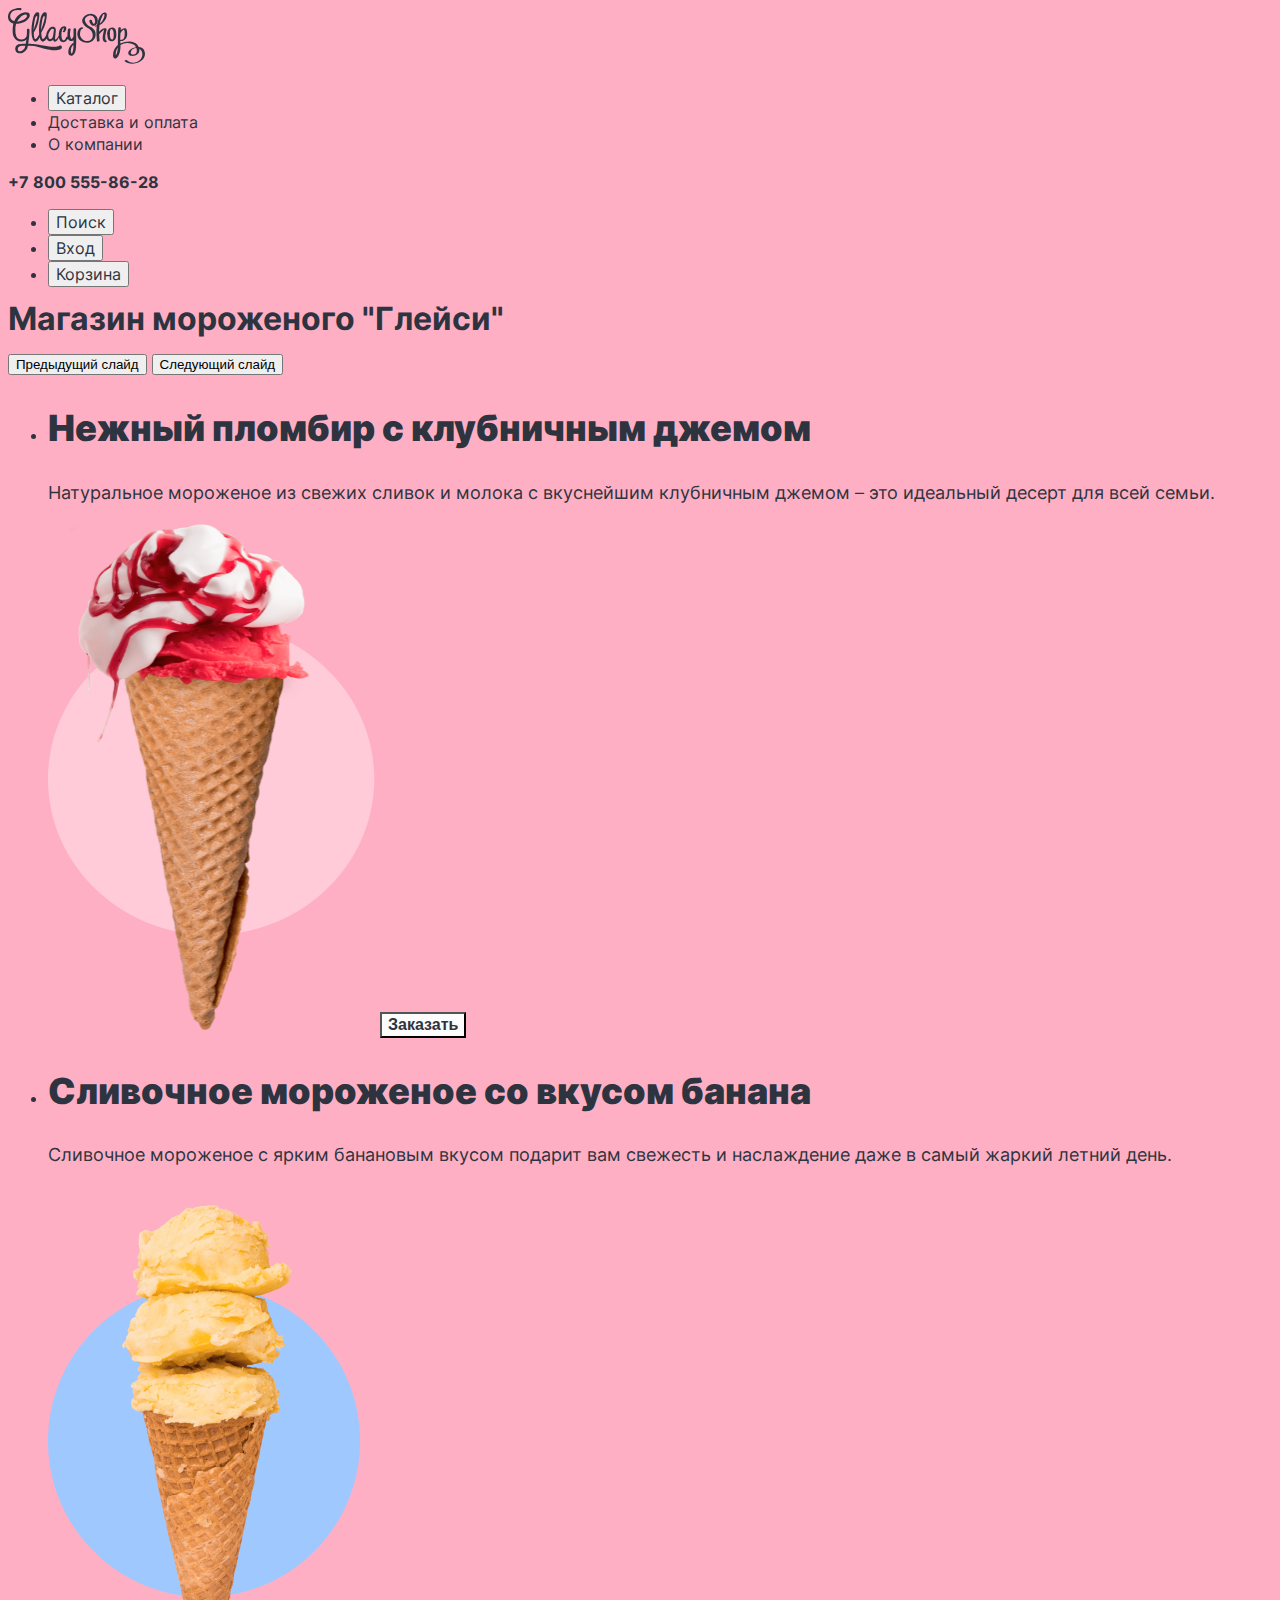
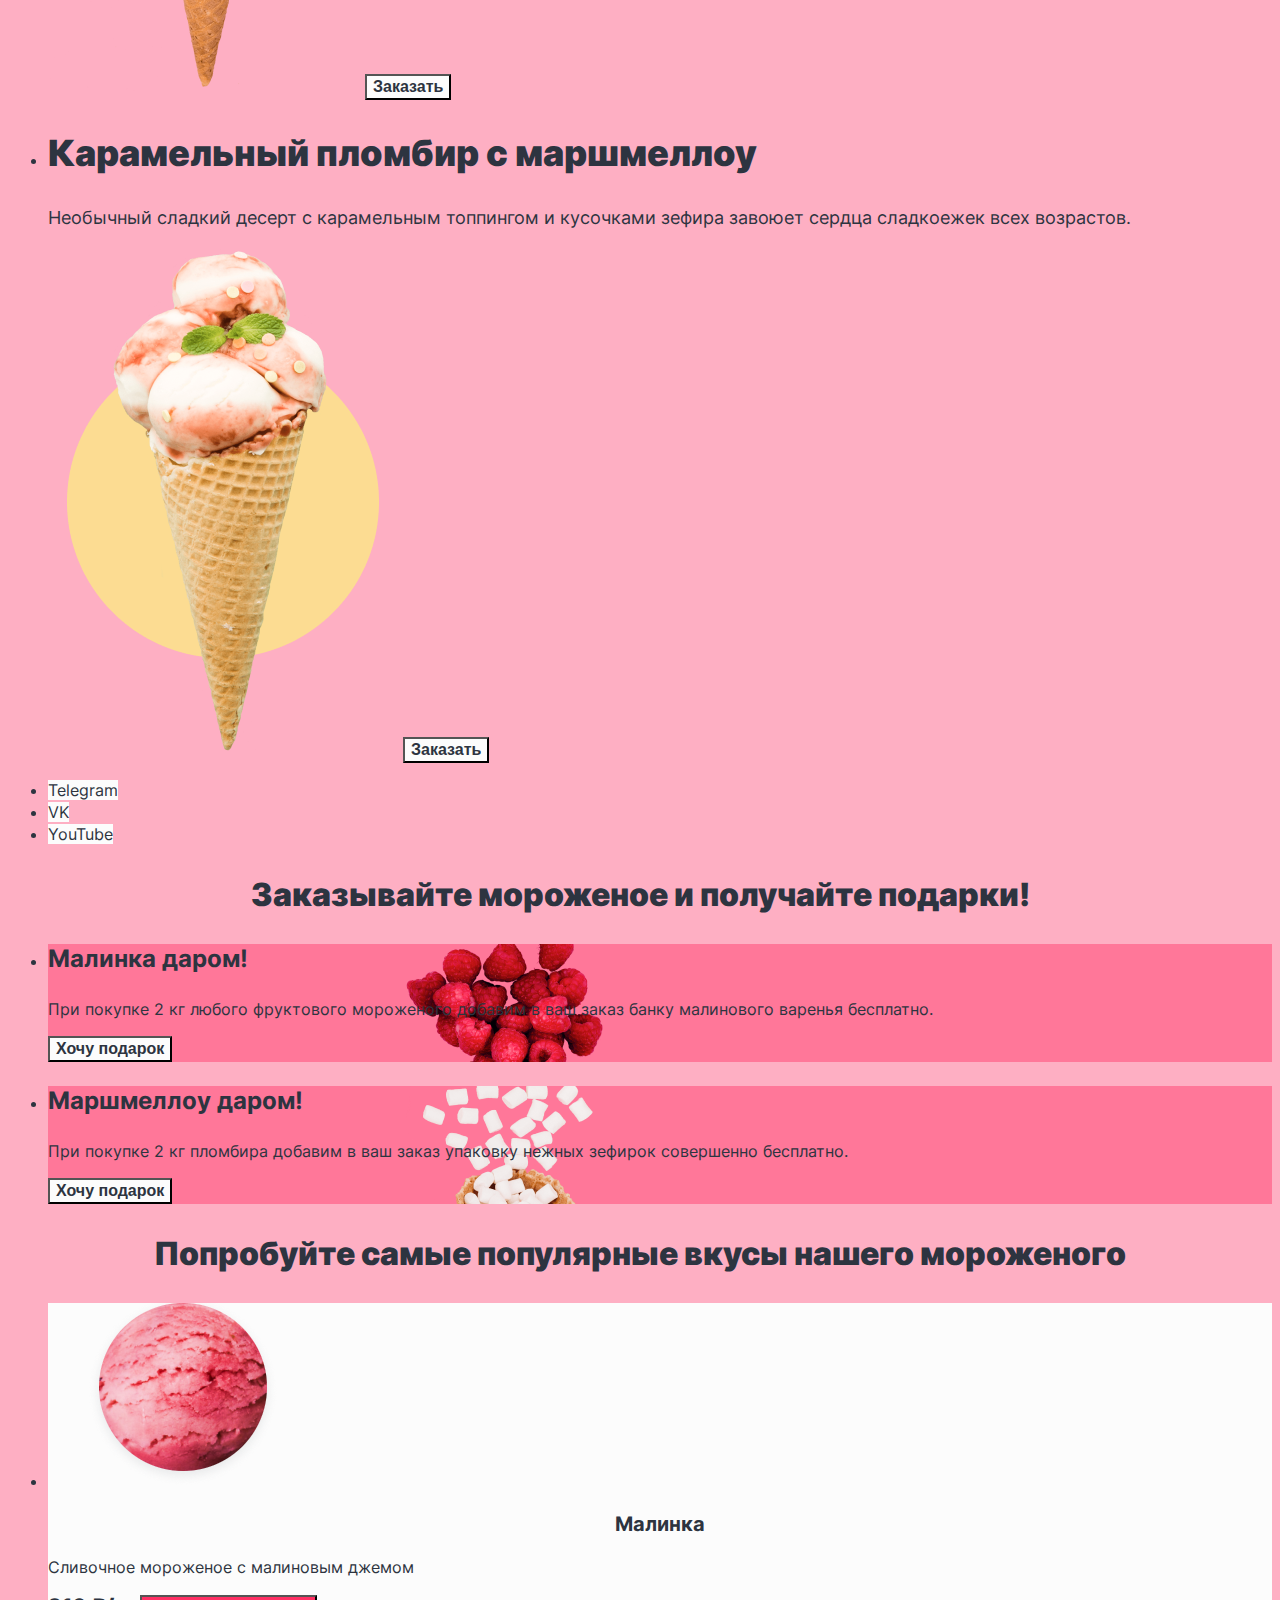
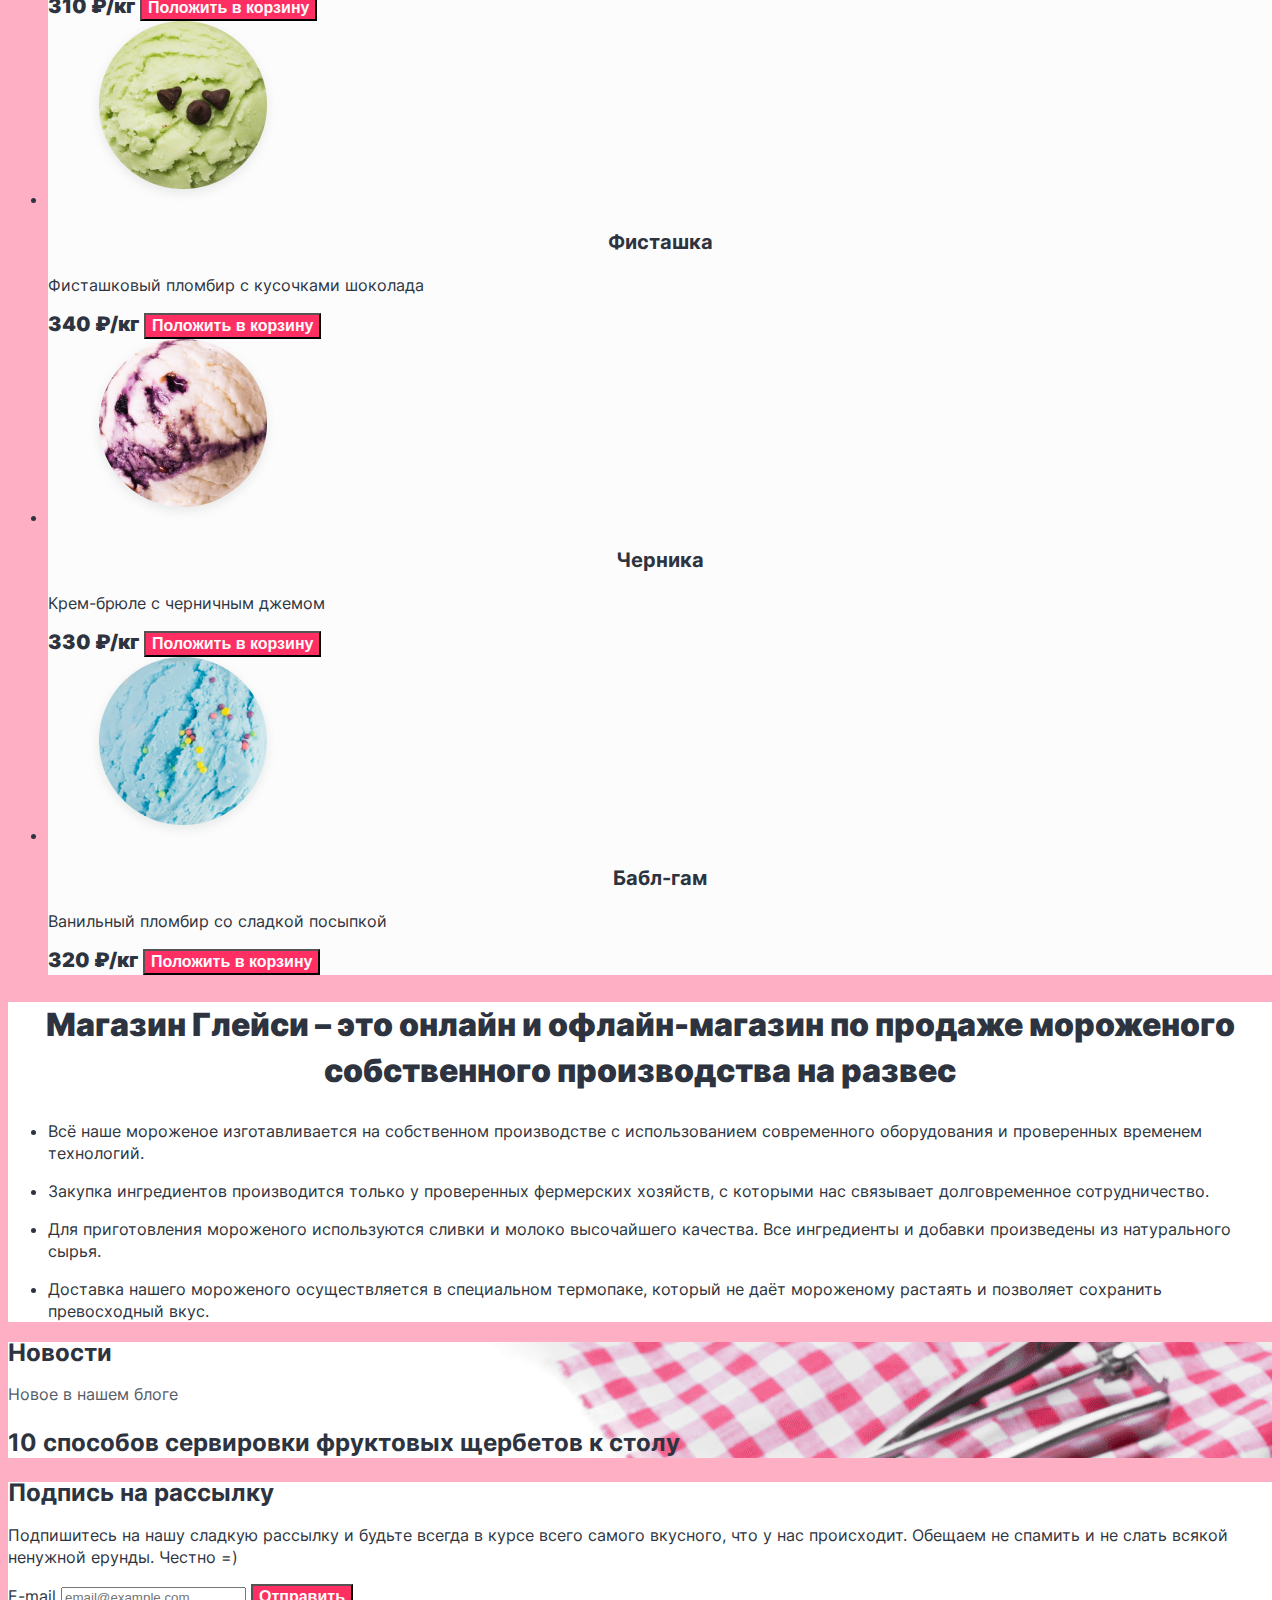
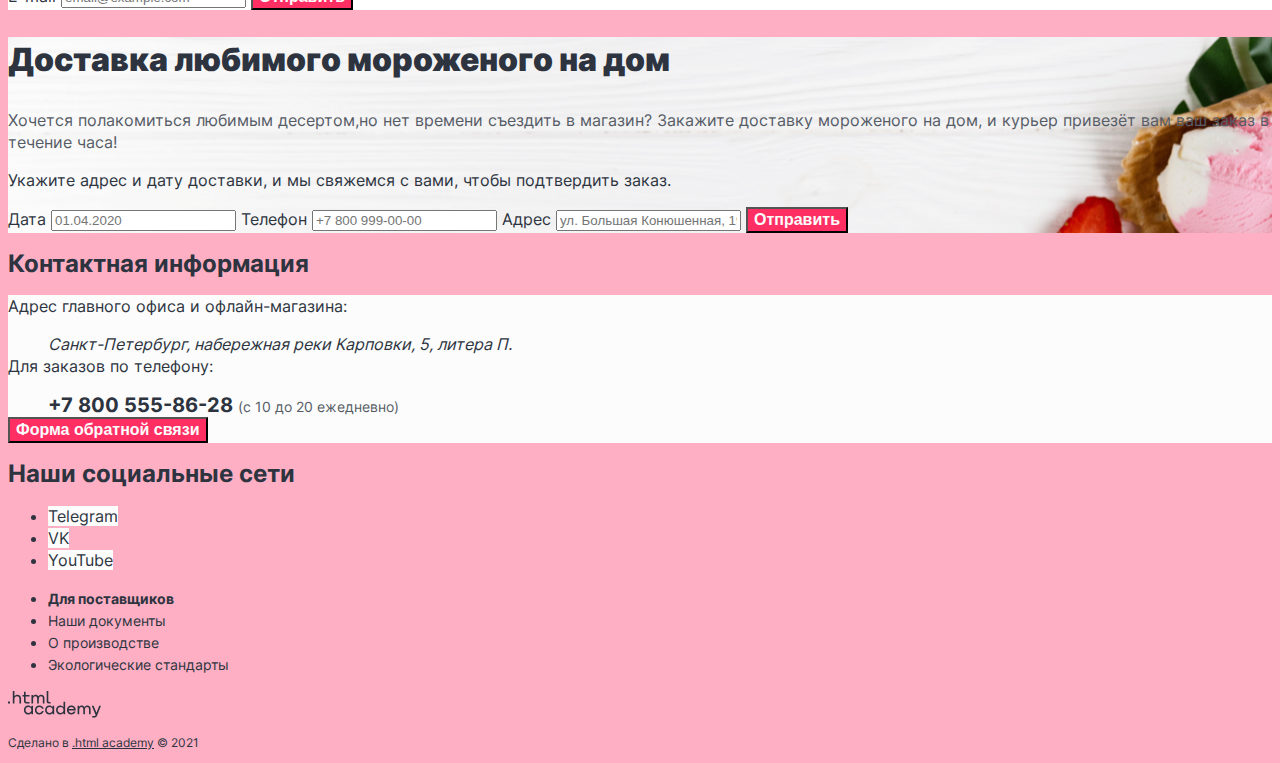
==== project/index.html @ c5c5a2fe "Базовая стилизация" ====
<!DOCTYPE html>
<html lang="ru">

<head>
  <meta charset="utf-8">
  <title>HTML Academy: Глейси</title>
  <link rel="stylesheet" href="styles/styles.css">
</head>

<body>
  <header class="page-header">
    <a class="logo-link" href="index.html">
      <img class="logo-image" src="images/logo.svg" width="137" height="56" alt="Логотип компании Glassy Shop">
    </a>
    <nav class="navigation-header" aria-label="основная">
      <ul class="navigation-list">
        <li class="navigation-list-item">
          <button class="navigation-link navigation-button" type="button">
            Каталог
          </button>
        </li>
        <li class="navigation-list-item">
          <a class="navigation-link" href="#">
            Доставка и оплата
          </a>
        </li>
        <li class="navigation-list-item">
          <a class="navigation-link" href="#">О компании</a>
        </li>
      </ul>
    </nav>
    <a class="contacts-phone-link" href="tel:+78005558628">+7 800 555-86-28</a>
    <ul class="user-panel-list">
      <li class="user-panel-item">
        <button class="user-panel-button search-button" type="button">
          <span class="visually-hidden">Поиск</span>
        </button>
      </li>
      <li class="user-panel-item">
        <button class="user-panel-button sign-in-button" type="button">
          Вход
        </button>
      </li>
      <li class="user-panel-item">
        <button class="user-panel-button" type="button">
          <span class="visually-hidden">Корзина</span>
        </button>
      </li>
    </ul>
  </header>
  <main class="main-index">
    <h1 class="visually-hidden">Магазин мороженого "Глейси"</h1>
    <section class="slider">
      <button class="slider-button slider-prev" type="button">
        <span class="visually-hidden">Предыдущий слайд</span>
      </button>
      <button class="slider-button slider-next" type="button">
        <span class="visually-hidden">Следующий слайд</span>
      </button>
      <ul class="slider-list">
        <li class="slider-item">
          <h2 class="slider-title">Нежный пломбир&nbsp;с клубничным джемом</h2>
          <p class="slider-description">Натуральное мороженое из свежих сливок и молока с вкуснейшим клубничным джемом –
            это идеальный десерт для
            всей семьи. </p>
          <img class="slider-image" src="images/ice-cream1.png" width="327" height="507" alt="Рожок мороженого с клубникой">
          <button class="button" type="button">
            <span class="button-title">Заказать</span>
          </button>
        </li>
        <li class="slider-item">
          <h2 class="slider-title">Сливочное мороженое&nbsp;со вкусом банана</h2>
          <p class="slider-description">Сливочное мороженое с ярким банановым вкусом подарит вам свежесть и наслаждение
            даже в самый жаркий
            летний день.</p>
          <img class="slider-image" src="images/ice-cream2.png" width="312" height="507" alt="Рожок мороженого с бананом">
          <button class="button" type="button">
            <span class="button-title">Заказать</span>
          </button>
        </li>
        <li class="slider-item">
          <h2 class="slider-title">Карамельный пломбир&nbsp;с маршмеллоу</h2>
          <p class="slider-description">Необычный сладкий десерт с карамельным топпингом и кусочками зефира завоюет
            сердца сладкоежек всех
            возрастов.</p>
          <img class="slider-image" src="images/ice-cream3.png" width="350" height="507" alt="Рожок мороженого с маршмеллоу">
          <button class="button" type="button">
            <span class="button-title">Заказать</span>
          </button>
        </li>
      </ul>
      <ul class="social-list">
        <li class="social-item">
          <a class="social-button" type="button" href="#"><span class="visually-hidden">Telegram</span></a>
        </li>
        <li class="social-item ">
          <a class="social-button" type="button" href="#"><span class="visually-hidden">VK</span></a>
        </li>
        <li class="social-item">
          <a class="social-button" type="button" href="#"><span class="visually-hidden">YouTube</span></a>
        </li>
      </ul>
    </section>
    <section class="banner"> <!--Секция с банером -->
      <h2 class="banner-title">Заказывайте мороженое и получайте подарки!</h2>
      <ul class="banner-list">
        <li class="banner-item">
          <h3 class="banner-item-title">Малинка даром!</h3>
          <p class="banner-description">При покупке 2 кг любого фруктового мороженого добавим в ваш заказ банку
            малинового варенья бесплатно.</p>
          <button class="button-gift button" type="button">
            <span class="button-title">Хочу подарок</span>
          </button>
        </li>
        <li class="banner-item">
          <h3 class="banner-item-title">Маршмеллоу даром!</h3>
          <p class="banner-description">При покупке 2 кг пломбира добавим в ваш заказ упаковку нежных зефирок совершенно
            бесплатно.</p>
          <button class="button-gift button" type="button">
            <span class="button-title">Хочу подарок</span>
          </button>
        </li>
      </ul>
    </section>
    <section class="product"> <!--Секция с товарами-->
      <h2 class="product-title">Попробуйте самые популярные вкусы нашего мороженого</h2>
      <ul class="product-list">
        <li class="product-card">
          <img class="product-card-image" src="images/catalog/1.png" width="270" height="184" alt="Мороженое с малиной">
          <h3 class="product-name">Малинка</h3>
          <p class="product-decription">Сливочное мороженое с малиновым джемом</p]>
          <div class="product-other">
            <span class="product-price">310 ₽/кг</span>
            <button class="cart-button" type="button">
              <span class="visually-hidden">Положить в корзину</span>
            </button>
          </div>
        </li>
        <li class="product-card">
          <img class="product-card-image" src="images/catalog/2.png" width="270" height="184" alt="Мороженое с фисташками">
          <h3 class="product-name">Фисташка</h3>
          <p class="product-decription">Фисташковый пломбир с кусочками шоколада</p>
          <div class="product-other">
            <span class="product-price">340 ₽/кг</span>
            <button class="cart-button" type="button">
              <span class="visually-hidden">Положить в корзину</span>
            </button>
          </div>
        </li>
        <li class="product-card">
          <img class="product-card-image" src="images/catalog/3.png" width="270" height="184" alt="Мороженое с черникой">
          <h3 class="product-name">Черника</h3>
          <p class="product-decription">Крем-брюле с черничным джемом</p>
          <div class="product-other">
            <span class="product-price">330 ₽/кг</span>
            <button class="cart-button" type="button">
              <span class="visually-hidden">Положить в корзину</span>
            </button>
          </div>
        </li>
        <li class="product-card">
          <img class="product-card-image" src="images/catalog/4.png" width="270" height="184" alt="Мороженое со вкусом бабл-гама">
          <h3 class="product-name">Бабл-гам</h3>
          <p class="product-decription">Ванильный пломбир со сладкой посыпкой</p>
          <div class="product-other">
            <span class="product-price">320 ₽/кг</span>
            <button class="cart-button" type="button">
              <span class="visually-hidden">Положить в корзину</span>
            </button>
          </div>
        </li>
      </ul>
    </section>
    <section class="advantages"> <!--Секция с перечислением преимуществ-->
      <h2 class="advantages-title">Магазин Глейси – это онлайн и офлайн-магазин по продаже мороженого собственного
        производства на развес</h2>
      <ul class="advantages-list">
        <li class="advantages-item">
          <p class="advantages-decription">Всё наше мороженое изготавливается на собственном производстве с
            использованием современного оборудования и проверенных временем технологий.</p>
        </li>
        <li class="advantages-item">
          <p class="advantages-decription">Закупка ингредиентов производится только у проверенных фермерских хозяйств, с
            которыми нас связывает долговременное сотрудничество.</p>
        </li>
        <li class="advantages-item">
          <p class="advantages-decription">Для приготовления мороженого используются сливки и молоко высочайшего
            качества. Все ингредиенты и добавки произведены из натурального сырья.</p>
        </li>
        <li class="advantages-item">
          <p class="advantages-decription">Доставка нашего мороженого осуществляется в специальном термопаке, который не
            даёт мороженому растаять и позволяет сохранить превосходный вкус.</p>
        </li>
      </ul>
    </section>
    <section class="additional"> <!--Секция с подпиской на рассылку и новостями-->
      <div class="news">
        <h2 class="visually-hidden">Новости</h2>
        <p class="news-caption">Новое в нашем блоге</p>
        <h3 class="news-title">10 способов сервировки фруктовых щербетов к столу</h3>
      </div>
      <div class="email-appoitment">
        <h2 class="visually-hidden">Подпись на рассылку</h2>
        <p class="appoitment-decription">Подпишитесь на нашу сладкую рассылку и будьте всегда в курсе всего самого
          вкусного, что у нас происходит. Обещаем не спамить и не слать всякой ненужной ерунды. Честно =)</p>
        <form class="appoitment-form" action="https://echo.htmlacademy.ru/" method="get">
          <label class="visually-hidden" for="appoitment-name">E-mail</label>
          <input class="appoitment-name" type="email" name="appoitment-name" placeholder="email@example.com">
          <button class="button-submit" type="submit">Отправить</button>
        </form>
      </div>
    </section>
    <section class="delivery"> <!--Секция доставки-->
      <h2 class="delivery-title">Доставка любимого мороженого на дом</h2>
      <p class="delivery-description">Хочется полакомиться любимым десертом,но нет времени съездить в магазин? Закажите
        доставку мороженого на дом, и курьер привезёт вам ваш заказ в течение часа!</p>
      <div class="delivery-form-section">
        <p class="delivery-caption">Укажите адрес и дату доставки, и мы свяжемся с вами, чтобы подтвердить заказ.</p>
        <form class="delivery-form" action="https://echo.htmlacademy.ru/" method="post">
          <label for="delivery-date">Дата</label>
          <input type="text" id="delivery-date" placeholder="01.04.2020">
          <label for="delivery-phone">Телефон</label>
          <input type="tel" id="delivery-phone" placeholder="+7 800 999-00-00">
          <label for="delivery-address">Адрес</label>
          <input type="text" id="delivery-address" placeholder="ул. Большая Конюшенная, 19/8">
          <button class="button-submit" type="submit">Отправить</button>
        </form>
      </div>
    </section>
    <section class="address">
      <h2 class="visually-hidden">Контактная информация</h2>
      <dl class="contacts">
        <dt class="contacts-desription">Адрес главного офиса и офлайн-магазина:</p>
        </dt>
        <dd>
          <address class="contacts-address">
            Санкт-Петербург, набережная реки Карповки, 5, литера П.
          </address>
        </dd>
        <dt class="contacts-desription">Для заказов по телефону:</p>
        </dt>
        <dd>
          <a class="contacts-phone" href="tel:+78005558628">+7 800 555-86-28</a>
          <span class="contacts-inscription">(с 10 до 20 ежедневно)</span>
        </dd>
      <button class="button-submit" type="button">Форма обратной связи</button>
    </dl>
    </section>
  </main>
  <footer class="page-footer">
    <section class="social-footer">
      <h2 class="visually-hidden">Наши социальные сети</h2>
      <ul class="social-list">
        <li class="social-item">
          <a class="social-button" href="#"><span class="visually-hidden">Telegram</span></a>
        </li>
        <li class="social-item ">
          <a class="social-button" href="#"><span class="visually-hidden">VK</span></a>
        </li>
        <li class="social-item">
          <a class="social-button" href="#"><span class="visually-hidden">YouTube</span></a>
        </li>
      </ul>
    </section>
    <nav class="footer-navigatiion" aria-label="дополнительная">
      <ul class="footer-navigation-list">
        <li class="footer-navigation-item">
          <a class="footer-navigation-link suppliers" href="#">Для поставщиков</a>
        </li>
        <li class="footer-navigation-item">
          <a class="footer-navigation-link" href="#">Наши документы</a>
        </li>
        <li class="footer-navigation-item">
          <a class="footer-navigation-link" href="#">О производстве</a>
        </li>
        <li class="footer-navigation-item">
          <a class="footer-navigation-link" href="#">Экологические стандарты</a>
        </li>
      </ul>
    </nav>
    <div class="footer-logo">
      <img class="html-logo" src="images/logo_htmlacademy.svg" width="93" height="27" alt="Логотип академии">
      <p class="footer-caption">Сделано в <a href="https://htmlacademy.ru/intensive/htmlcss">.html academy</a> © 2021</p>
    </div>
  </footer>
</body>

</html>
---- project/styles/styles.css ----
@font-face {
  font-family: "Inter";
  src: url("../fonts/inter-400.woff2") format("woff2");
  font-weight: 400;
  font-style: normal;
  font-display: swap;
}

@font-face {
  font-family: "Inter";
  src: url("../fonts/inter-700.woff2") format("woff2");
  font-weight: 700;
  font-style: normal;
  font-display: swap;
}

@font-face {
  font-family: "Inter";
  src: url("../fonts/inter-900.woff2") format("woff2");
  font-weight: 900;
  font-style: normal;
  font-display: swap;
}

body {
  font-family: "Inter", sans-serif;
  font-size: 16px;
  line-height: 22px;
  background-color: #FEAFC3;
  color:#2D3440;
}

.button{
  font-size: 16px;
  font-weight: 700;
  line-height: 20px;
  text-align: center;
  color: inherit;
  background-color: #FCFCFC;
  text-decoration: none;
}

.social-button{
  background: #FCFCFC;
  color:#2D3440;
  text-decoration: none;
}

.button-submit{
  font-size: 16px;
  font-weight: 700;
  line-height: 20px;
  text-align: center;
  color: #FCFCFC;
  background-color: #FF2F64;
  text-decoration: none;
}

/* Page-header */
.page-header {
  color: #2D3440;
}

.navigation-link {
  color:inherit;
  font-family: "Inter", sans-serif;
  line-height: 20px;
  text-decoration: none;
  text-align: center;
}

.navigation-button {
  color:inherit;
  font-family: "Inter", sans-serif;
  line-height: 20px;
  font-weight: 400;
  font-size: 16px;
}

.contacts-phone-link {
  font-weight: 700;
  font-size: 16px;
  line-height: 20px;
  line-height: 20px;
  color: inherit;
  text-decoration: none;
  text-align: center;
}
.user-panel-button {
  color:inherit;
  font-family: "Inter", sans-serif;
  line-height: 20px;
  font-weight: 400;
  font-size: 16px;
}

/* slider */
.slider-title{
  font-weight: 900;
  font-size: 36px;
  font-style: normal;
  color: #2D3440;
  line-height: 46px;
}
.slider-description {
  font-size: 18px;
  line-height: 24px;
}

/* banner */

.banner-item:first-child{
  background: #FF7799 url(../images/background-berry.png) no-repeat 351px;
}

.banner-item:last-child{
  background: #FF7799 url(../images/background-marshmallow.png) no-repeat 351px;
}

.banner-title {
  font-weight: 900;
  font-size: 32px;
  line-height: 46px;
  text-align: center;
}

.banner-item-title {
  font-weight: 700;
  font-size: 24px;
  line-height: 30px;
}


/* product */

.product-card {
  background: #FCFCFC;
}

.product-title {
  font-weight: 900;
  font-size: 32px;
  line-height: 46px;
  text-align: center;
}

.product-name {
  font-weight: 700;
  font-size: 20px;
  line-height: 24px;
  text-align: center;
}

.product-description {
  font-size: 16px;
  text-align: center;
  color: #565C66;
}

.product-price {
  font-weight: 900;
  font-size: 20px;
  line-height: 24px;
}

.cart-button {
  background: #FF2F64;
  color:#FCFCFC;
  font-size: 16px;
  font-weight: 700;
  line-height: 20px;
  text-align: center;
  text-decoration: none;
}

/* advantages */

.advantages{
background-color:#FFFFFF;
}

.advantages-title {
  font-weight: 900;
  font-size: 32px;
  line-height: 46px;
  text-align: center;
}

.advantages-description {
  color: #565C66;
}

/* additional */

.news{
  background: url(../images/background-news.png) no-repeat;
}
.news-title {
  font-weight: 700;
  font-size: 24px;
  line-height: 30px;
}

.news-caption {
  line-height: 20px;
  color: #565C66;
}

.email-appoitment{
  background-color: #FFFFFF;
}

.appoitment-description {
  color: #565C66;
}

/* delivery */

.delivery{
  background: url(../images/background-delivery.png) no-repeat;
}

.delivery-title{
  font-weight: 900;
  font-size: 32px;
  line-height: 46px;
  color: #2D3440;
}

.delivery-description {
  color: #565C66;
}

/* address */

.adress{
  background: url(../images/background-contacts.jpg);
}

.contacts{
  background-color: #FCFCFC;
}

.contacts-description {
  color: #565C66;
}

.contacts-adress {
  font-style: normal;
  font-weight: 700;
  font-size: 20px;
  line-height: 24px;
}

.contacts-phone {
  font-weight: 700;
  font-size: 20px;
  line-height: 24px;
  text-decoration: none;
  color: #2D3440;
}

.contacts-inscription{
  font-weight: 400;
  font-size: 14px;
  line-height: 20px;
  color: #565C66;
}

/* page-footer */

.page-footer a{
  color:#2D3440;
}

.footer-navigation-link{
  font-weight: 400;
  font-size: 14px;
  line-height: 20px;
  text-decoration: none;
}

.suppliers{
  font-weight: 700;
  font-size: 14px;
  line-height: 20px;
  text-decoration: none;
}

.footer-caption{
  font-weight: 400;
  font-size: 12px;
  line-height: 16px;
}

/* catalog */

.inner-header-title{
  font-weight: 900;
  font-size: 32px;
  line-height: 46px;
}

/* breadcrumbs */

.breadcrumbs{
  color:inherit
}
.breadcrumbs-link{
  font-weight: 700;
  font-size: 14px;
  line-height: 20px;
}

.control-label{
  font-weight: 400;
  font-size: 14px;
  line-height: 20px;
}

/* pagination */

.pagination-link{
  line-height: 20px;
}

.pagination-current{
  background-color:#FCFCFC;
}
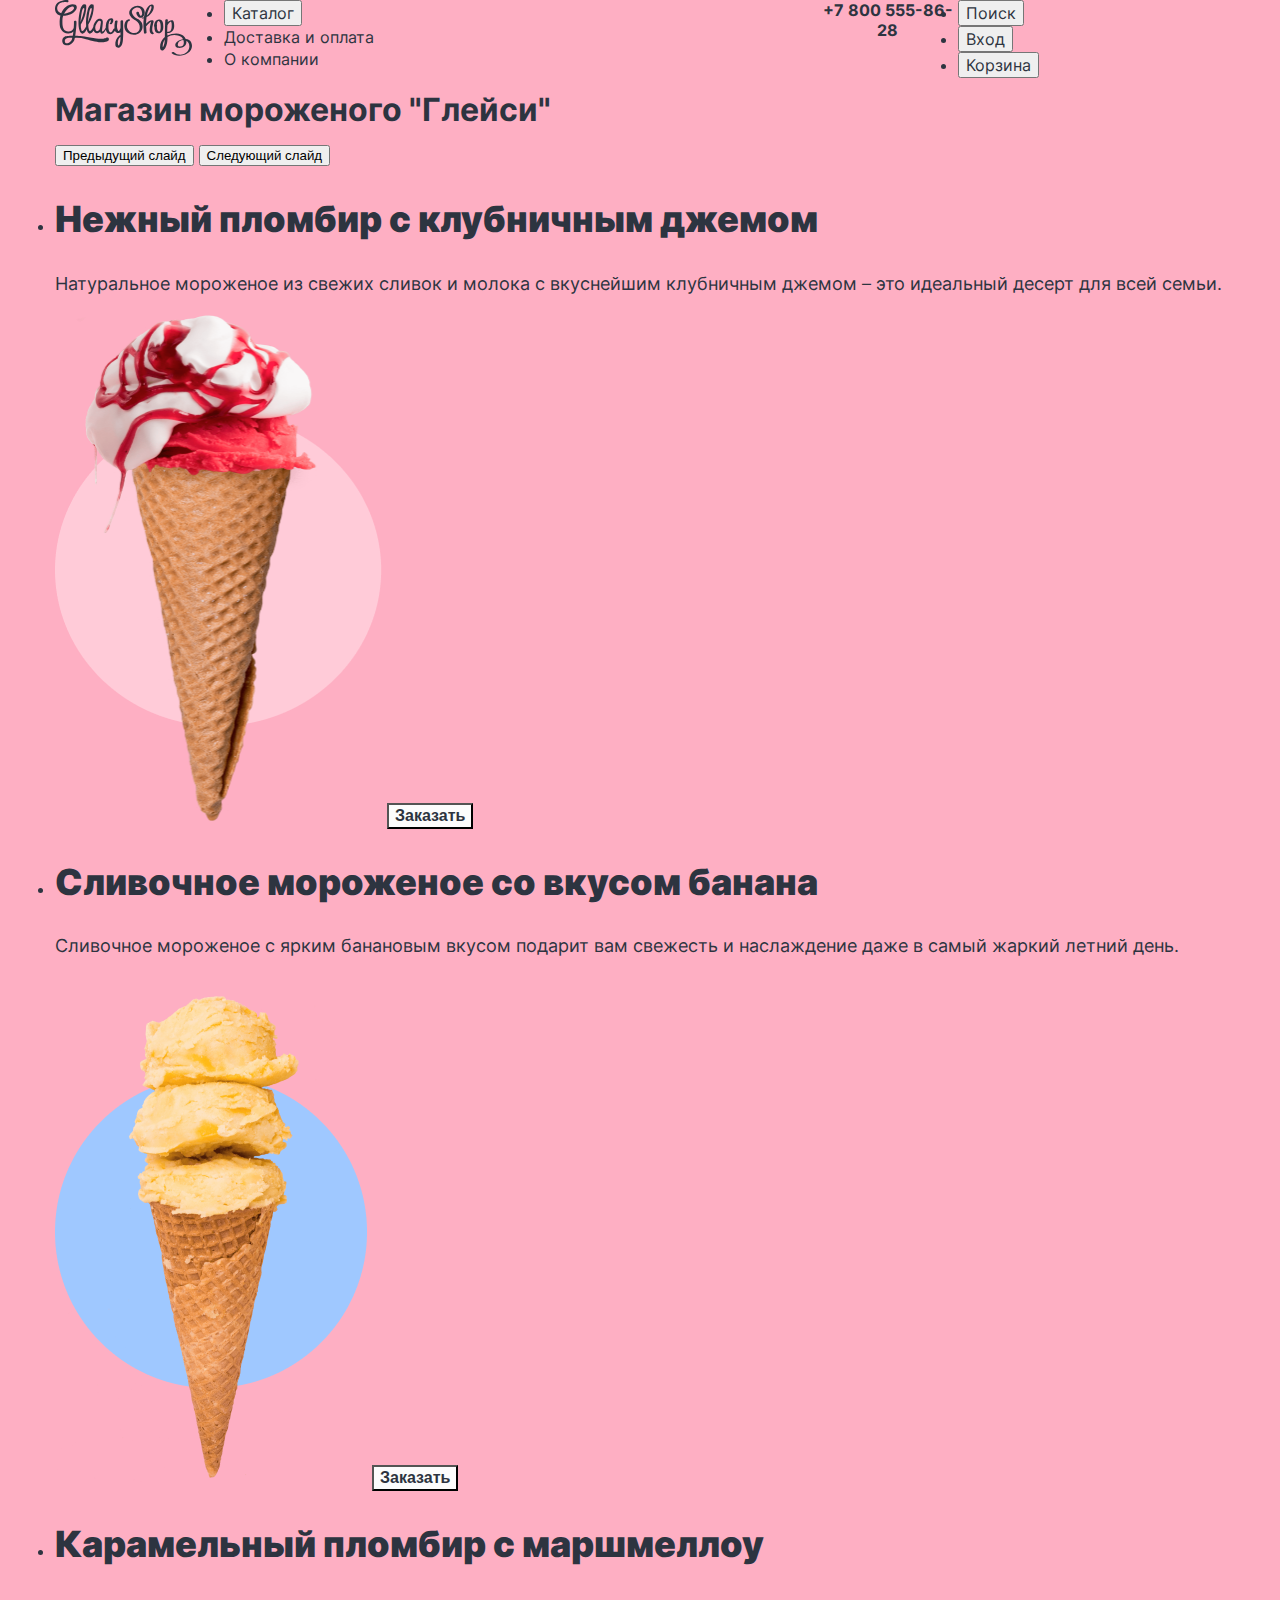
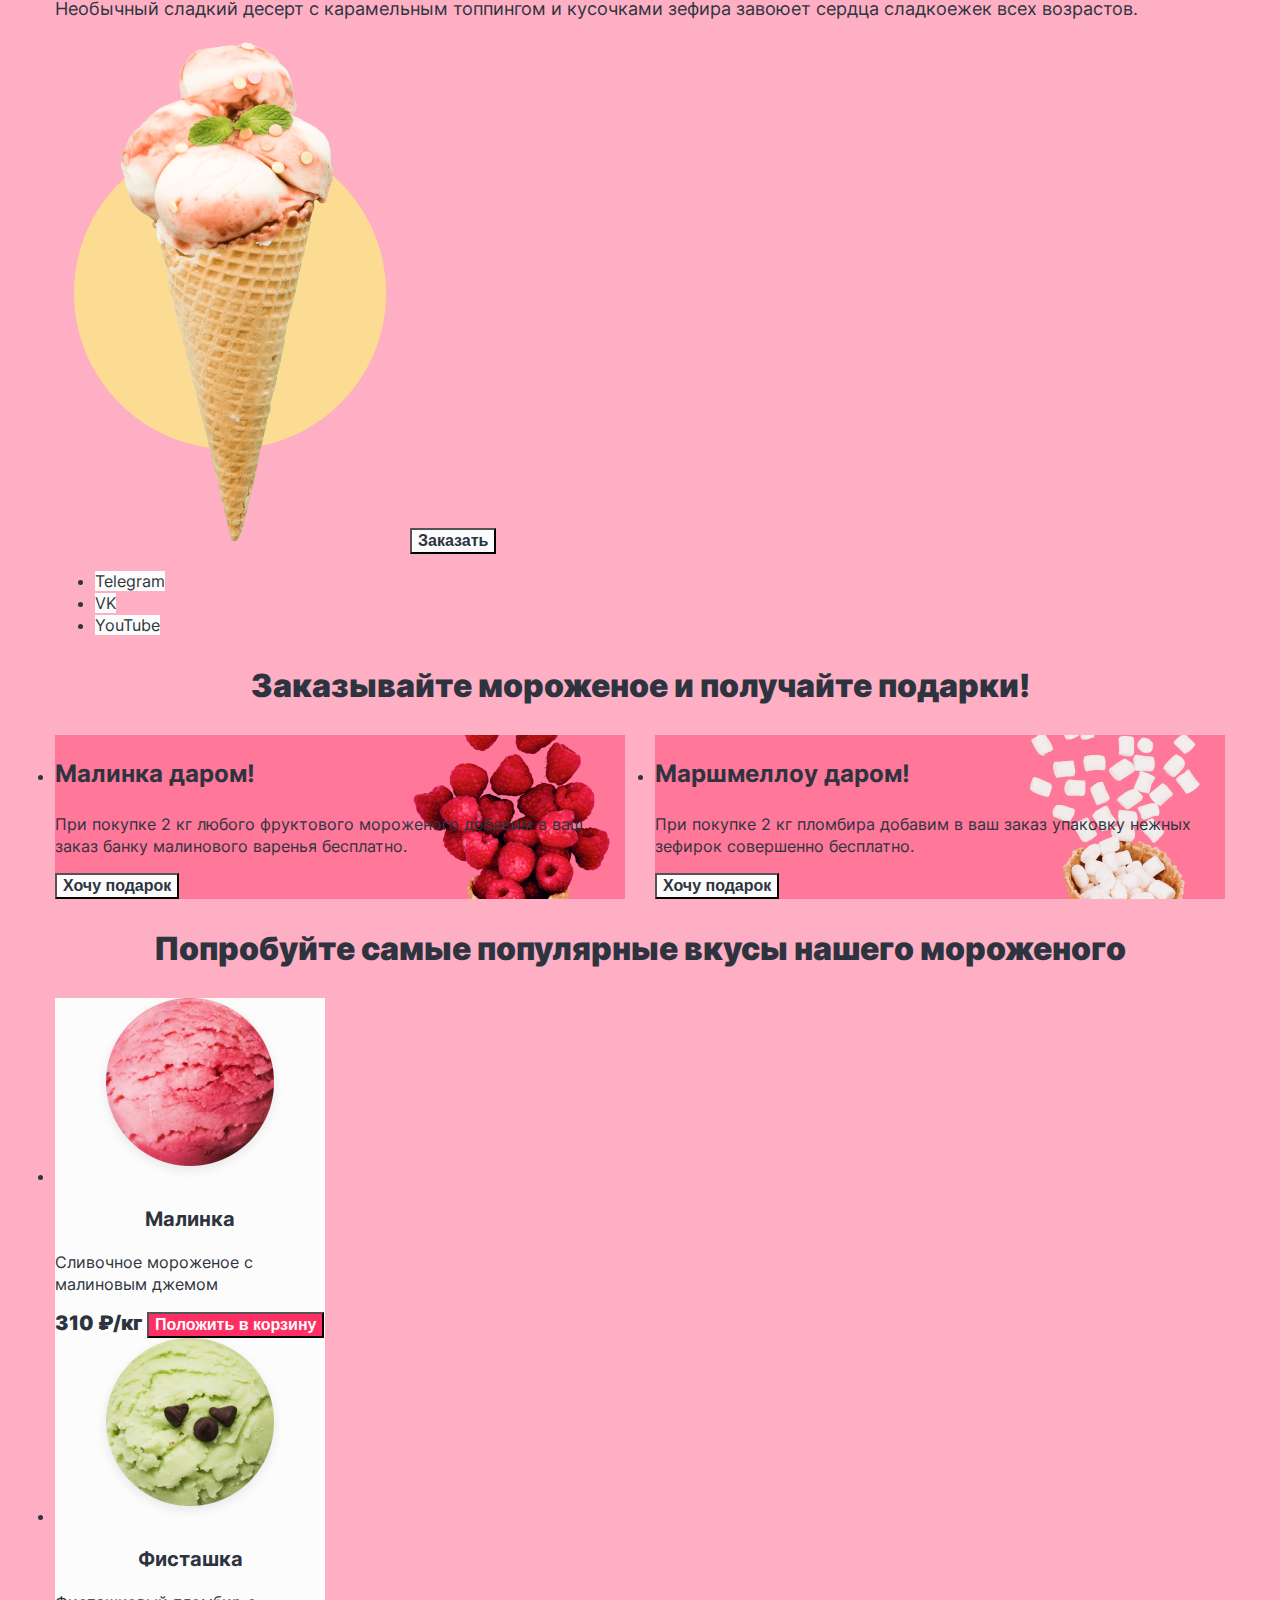
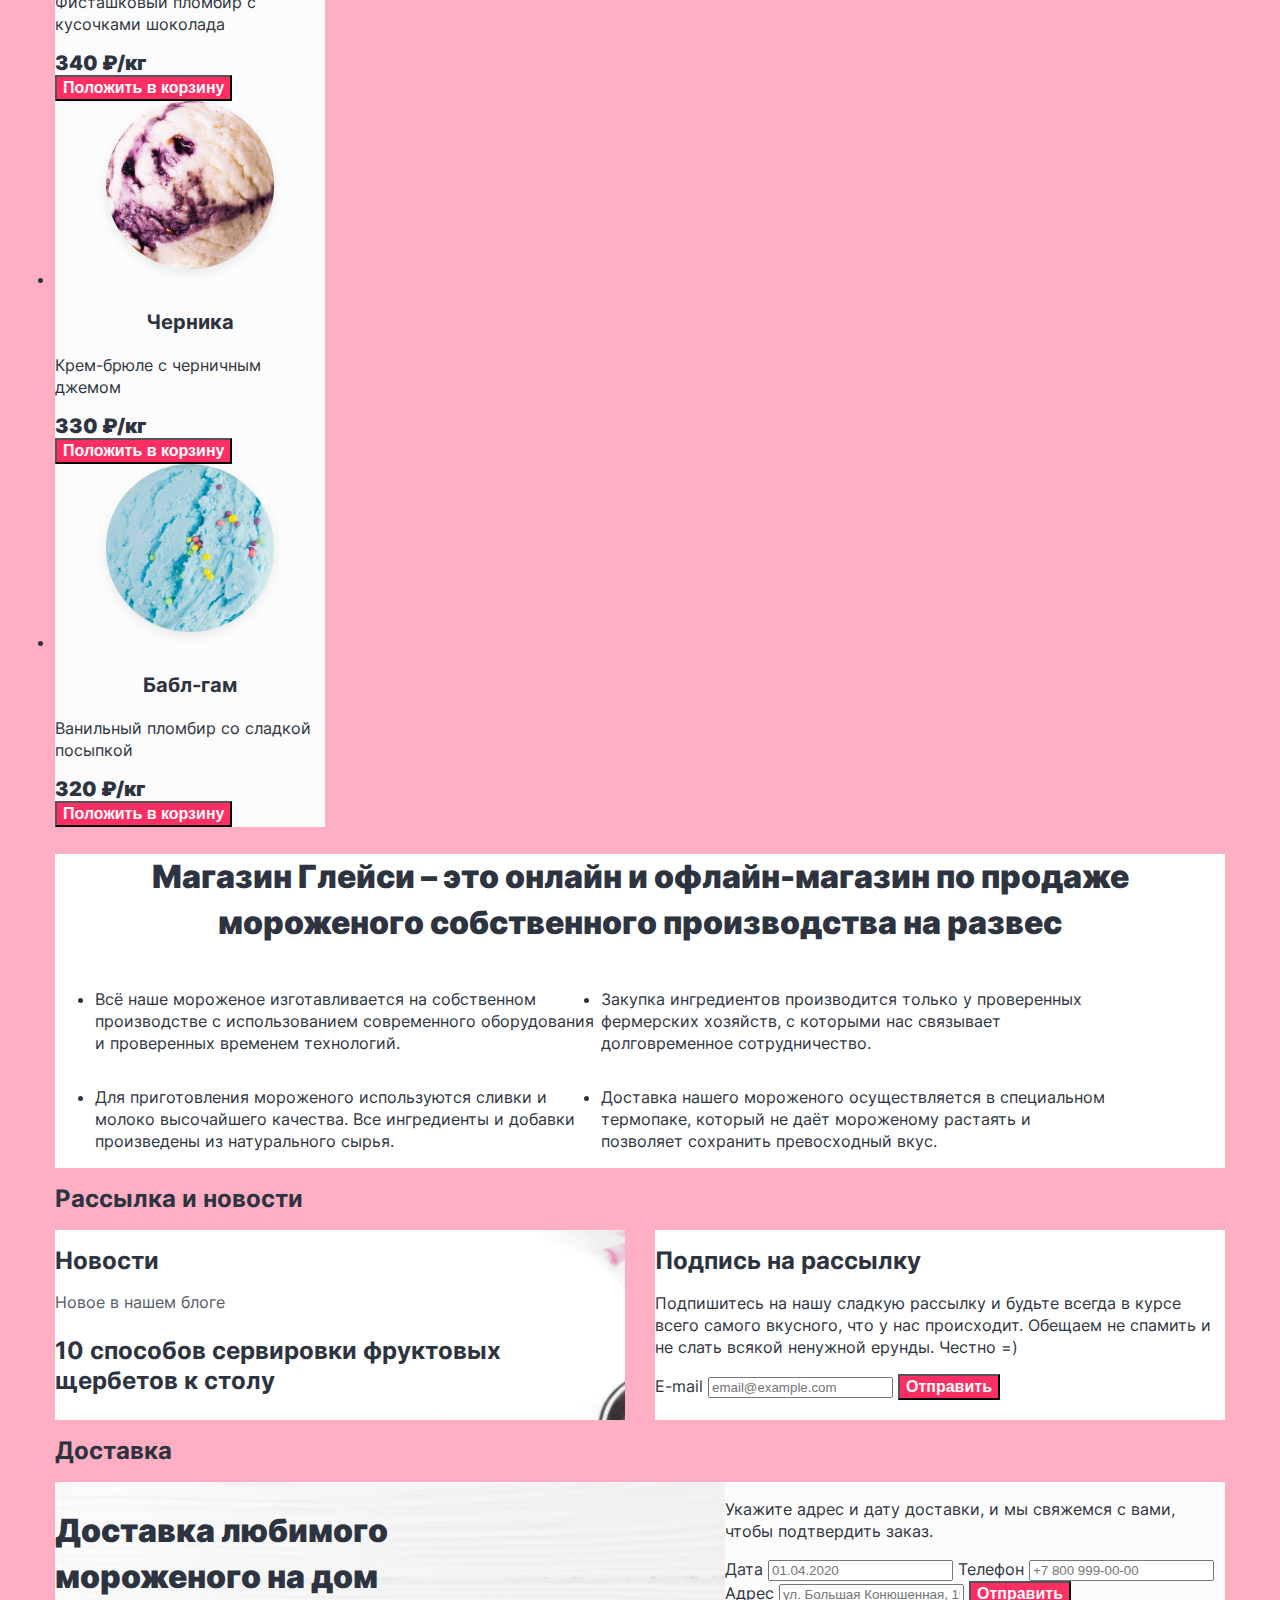
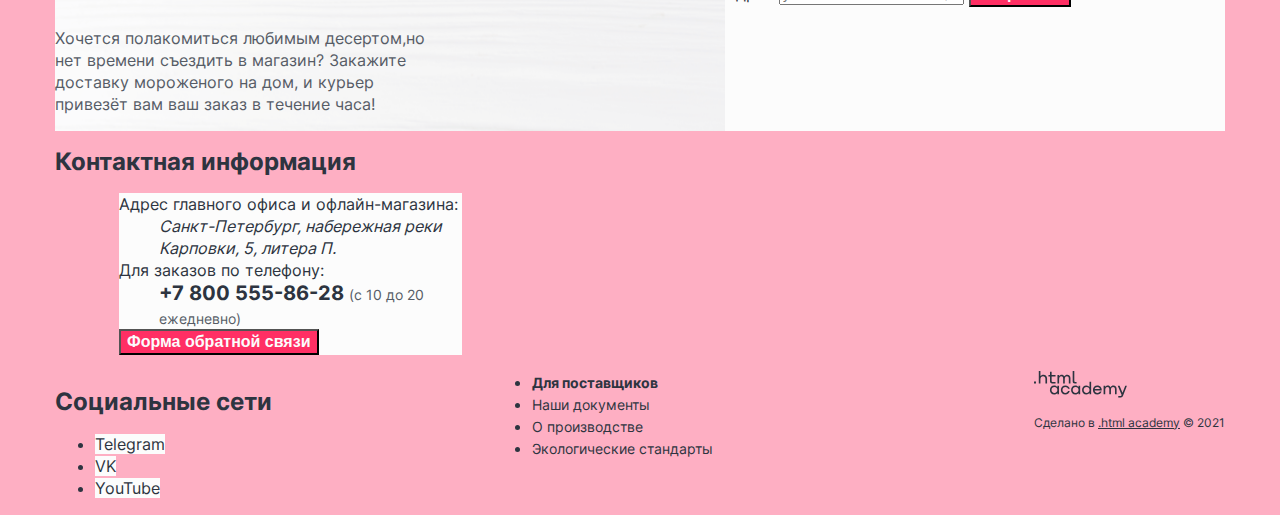
==== commit 9c13d9dd: "Исправлены некоторые ошибки" ====
--- a/project/index.html
+++ b/project/index.html
@@ -1,288 +1,323 @@
 <!DOCTYPE html>
 <html lang="ru">
 
-<head>
-  <meta charset="utf-8">
-  <title>HTML Academy: Глейси</title>
-  <link rel="stylesheet" href="styles/styles.css">
-</head>
-
-<body>
-  <header class="page-header">
-    <a class="logo-link" href="index.html">
-      <img class="logo-image" src="images/logo.svg" width="137" height="56" alt="Логотип компании Glassy Shop">
-    </a>
-    <nav class="navigation-header" aria-label="основная">
-      <ul class="navigation-list">
-        <li class="navigation-list-item">
-          <button class="navigation-link navigation-button" type="button">
-            Каталог
+  <head>
+    <meta charset="utf-8">
+    <title>HTML Academy: Глейси</title>
+    <link rel="stylesheet" href="styles/styles.css">
+  </head>
+
+  <body>
+    <header class="page-header">
+      <nav class="navigation-header" aria-label="основная">
+        <div class="logo-header">
+          <a class="logo-link" href="index.html">
+            <img class="logo-image" src="images/logo.svg" width="137" height="56" alt="Логотип компании Glassy Shop">
+          </a>
+        </div>
+        <ul class="navigation-list">
+          <li class="navigation-item">
+            <button class="navigation-link navigation-button" type="button">
+              Каталог
+            </button>
+          </li>
+          <li class="navigation-item">
+            <a class="navigation-link" href="#">
+              Доставка и оплата
+            </a>
+          </li>
+          <li class="navigation-item">
+            <a class="navigation-link" href="#">О компании</a>
+          </li>
+        </ul>
+        <a class="contacts-phone-link contacts-phone-container" href="tel:+78005558628">+7 800 555-86-28</a>
+        <ul class="navigation-list navigation-user">
+          <li class="user-panel-item">
+            <button class="user-panel-button search-button" type="button">
+              <span class="visually-hidden">Поиск</span>
+            </button>
+          </li>
+          <li class="user-panel-item">
+            <button class="user-panel-button sign-in-button" type="button">
+              Вход
+            </button>
+          </li>
+          <li class="user-panel-item">
+            <button class="user-panel-button" type="button">
+              <span class="visually-hidden">Корзина</span>
+            </button>
+          </li>
+        </ul>
+      </nav>
+    </header>
+    <main class="main-index main-container">
+      <div class="page-container">
+        <h1 class="visually-hidden">Магазин мороженого "Глейси"</h1>
+
+        <!-- Слайдер -->
+
+        <section class="slider">
+          <button class="slider-button slider-prev" type="button">
+            <span class="visually-hidden">Предыдущий слайд</span>
           </button>
-        </li>
-        <li class="navigation-list-item">
-          <a class="navigation-link" href="#">
-            Доставка и оплата
-          </a>
-        </li>
-        <li class="navigation-list-item">
-          <a class="navigation-link" href="#">О компании</a>
-        </li>
-      </ul>
-    </nav>
-    <a class="contacts-phone-link" href="tel:+78005558628">+7 800 555-86-28</a>
-    <ul class="user-panel-list">
-      <li class="user-panel-item">
-        <button class="user-panel-button search-button" type="button">
-          <span class="visually-hidden">Поиск</span>
-        </button>
-      </li>
-      <li class="user-panel-item">
-        <button class="user-panel-button sign-in-button" type="button">
-          Вход
-        </button>
-      </li>
-      <li class="user-panel-item">
-        <button class="user-panel-button" type="button">
-          <span class="visually-hidden">Корзина</span>
-        </button>
-      </li>
-    </ul>
-  </header>
-  <main class="main-index">
-    <h1 class="visually-hidden">Магазин мороженого "Глейси"</h1>
-    <section class="slider">
-      <button class="slider-button slider-prev" type="button">
-        <span class="visually-hidden">Предыдущий слайд</span>
-      </button>
-      <button class="slider-button slider-next" type="button">
-        <span class="visually-hidden">Следующий слайд</span>
-      </button>
-      <ul class="slider-list">
-        <li class="slider-item">
-          <h2 class="slider-title">Нежный пломбир&nbsp;с клубничным джемом</h2>
-          <p class="slider-description">Натуральное мороженое из свежих сливок и молока с вкуснейшим клубничным джемом –
-            это идеальный десерт для
-            всей семьи. </p>
-          <img class="slider-image" src="images/ice-cream1.png" width="327" height="507" alt="Рожок мороженого с клубникой">
-          <button class="button" type="button">
-            <span class="button-title">Заказать</span>
+          <button class="slider-button slider-next" type="button">
+            <span class="visually-hidden">Следующий слайд</span>
           </button>
-        </li>
-        <li class="slider-item">
-          <h2 class="slider-title">Сливочное мороженое&nbsp;со вкусом банана</h2>
-          <p class="slider-description">Сливочное мороженое с ярким банановым вкусом подарит вам свежесть и наслаждение
-            даже в самый жаркий
-            летний день.</p>
-          <img class="slider-image" src="images/ice-cream2.png" width="312" height="507" alt="Рожок мороженого с бананом">
-          <button class="button" type="button">
-            <span class="button-title">Заказать</span>
-          </button>
-        </li>
-        <li class="slider-item">
-          <h2 class="slider-title">Карамельный пломбир&nbsp;с маршмеллоу</h2>
-          <p class="slider-description">Необычный сладкий десерт с карамельным топпингом и кусочками зефира завоюет
-            сердца сладкоежек всех
-            возрастов.</p>
-          <img class="slider-image" src="images/ice-cream3.png" width="350" height="507" alt="Рожок мороженого с маршмеллоу">
-          <button class="button" type="button">
-            <span class="button-title">Заказать</span>
-          </button>
-        </li>
-      </ul>
-      <ul class="social-list">
-        <li class="social-item">
-          <a class="social-button" type="button" href="#"><span class="visually-hidden">Telegram</span></a>
-        </li>
-        <li class="social-item ">
-          <a class="social-button" type="button" href="#"><span class="visually-hidden">VK</span></a>
-        </li>
-        <li class="social-item">
-          <a class="social-button" type="button" href="#"><span class="visually-hidden">YouTube</span></a>
-        </li>
-      </ul>
-    </section>
-    <section class="banner"> <!--Секция с банером -->
-      <h2 class="banner-title">Заказывайте мороженое и получайте подарки!</h2>
-      <ul class="banner-list">
-        <li class="banner-item">
-          <h3 class="banner-item-title">Малинка даром!</h3>
-          <p class="banner-description">При покупке 2 кг любого фруктового мороженого добавим в ваш заказ банку
-            малинового варенья бесплатно.</p>
-          <button class="button-gift button" type="button">
-            <span class="button-title">Хочу подарок</span>
-          </button>
-        </li>
-        <li class="banner-item">
-          <h3 class="banner-item-title">Маршмеллоу даром!</h3>
-          <p class="banner-description">При покупке 2 кг пломбира добавим в ваш заказ упаковку нежных зефирок совершенно
-            бесплатно.</p>
-          <button class="button-gift button" type="button">
-            <span class="button-title">Хочу подарок</span>
-          </button>
-        </li>
-      </ul>
-    </section>
-    <section class="product"> <!--Секция с товарами-->
-      <h2 class="product-title">Попробуйте самые популярные вкусы нашего мороженого</h2>
-      <ul class="product-list">
-        <li class="product-card">
-          <img class="product-card-image" src="images/catalog/1.png" width="270" height="184" alt="Мороженое с малиной">
-          <h3 class="product-name">Малинка</h3>
-          <p class="product-decription">Сливочное мороженое с малиновым джемом</p]>
-          <div class="product-other">
-            <span class="product-price">310 ₽/кг</span>
-            <button class="cart-button" type="button">
-              <span class="visually-hidden">Положить в корзину</span>
-            </button>
+          <ul class="slider-list">
+            <li class="slider-item">
+              <h2 class="slider-title">Нежный пломбир&nbsp;с клубничным джемом</h2>
+              <p class="slider-description">Натуральное мороженое из свежих сливок и молока с вкуснейшим клубничным
+                джемом –
+                это идеальный десерт для
+                всей семьи. </p>
+              <img class="slider-image" src="images/ice-cream1.png" width="327" height="507"
+                alt="Рожок мороженого с клубникой">
+              <button class="button" type="button">
+                <span class="button-title">Заказать</span>
+              </button>
+            </li>
+            <li class="slider-item">
+              <h2 class="slider-title">Сливочное мороженое&nbsp;со вкусом банана</h2>
+              <p class="slider-description">Сливочное мороженое с ярким банановым вкусом подарит вам свежесть и
+                наслаждение
+                даже в самый жаркий
+                летний день.</p>
+              <img class="slider-image" src="images/ice-cream2.png" width="312" height="507"
+                alt="Рожок мороженого с бананом">
+              <button class="button" type="button">
+                <span class="button-title">Заказать</span>
+              </button>
+            </li>
+            <li class="slider-item">
+              <h2 class="slider-title">Карамельный пломбир&nbsp;с маршмеллоу</h2>
+              <p class="slider-description">Необычный сладкий десерт с карамельным топпингом и кусочками зефира завоюет
+                сердца сладкоежек всех
+                возрастов.</p>
+              <img class="slider-image" src="images/ice-cream3.png" width="350" height="507"
+                alt="Рожок мороженого с маршмеллоу">
+              <button class="button" type="button">
+                <span class="button-title">Заказать</span>
+              </button>
+            </li>
+          </ul>
+          <ul class="social-list">
+            <li class="social-item">
+              <a class="social-button" href="#"><span class="visually-hidden">Telegram</span></a>
+            </li>
+            <li class="social-item ">
+              <a class="social-button" href="#"><span class="visually-hidden">VK</span></a>
+            </li>
+            <li class="social-item">
+              <a class="social-button" href="#"><span class="visually-hidden">YouTube</span></a>
+            </li>
+          </ul>
+        </section>
+        <section class="banner"> <!--Секция с банером -->
+          <h2 class="banner-title">Заказывайте мороженое и получайте подарки!</h2>
+          <ul class="banner-list">
+            <li class="banner-item">
+              <h3 class="banner-item-title">Малинка даром!</h3>
+              <p class="banner-description">При покупке 2 кг любого фруктового мороженого добавим в ваш заказ банку
+                малинового варенья бесплатно.</p>
+              <button class="button-gift button" type="button">
+                <span class="button-title">Хочу подарок</span>
+              </button>
+            </li>
+            <li class="banner-item">
+              <h3 class="banner-item-title">Маршмеллоу даром!</h3>
+              <p class="banner-description">При покупке 2 кг пломбира добавим в ваш заказ упаковку нежных зефирок
+                совершенно
+                бесплатно.</p>
+              <button class="button-gift button" type="button">
+                <span class="button-title">Хочу подарок</span>
+              </button>
+            </li>
+          </ul>
+        </section>
+        <section class="product"> <!--Секция с товарами-->
+          <h2 class="product-title">Попробуйте самые популярные вкусы нашего мороженого</h2>
+          <ul class="product-list">
+            <li class="product-card">
+              <img class="product-card-image" src="images/catalog/1.png" width="270" height="184"
+                alt="Мороженое с малиной">
+              <h3 class="product-name">Малинка</h3>
+              <p class="product-decription">Сливочное мороженое с малиновым джемом</p]>
+              <div class="product-other">
+                <span class="product-price">310 ₽/кг</span>
+                <button class="cart-button" type="button">
+                  <span class="visually-hidden">Положить в корзину</span>
+                </button>
+              </div>
+            </li>
+            <li class="product-card">
+              <img class="product-card-image" src="images/catalog/2.png" width="270" height="184"
+                alt="Мороженое с фисташками">
+              <h3 class="product-name">Фисташка</h3>
+              <p class="product-decription">Фисташковый пломбир с кусочками шоколада</p>
+              <div class="product-other">
+                <span class="product-price">340 ₽/кг</span>
+                <button class="cart-button" type="button">
+                  <span class="visually-hidden">Положить в корзину</span>
+                </button>
+              </div>
+            </li>
+            <li class="product-card">
+              <img class="product-card-image" src="images/catalog/3.png" width="270" height="184"
+                alt="Мороженое с черникой">
+              <h3 class="product-name">Черника</h3>
+              <p class="product-decription">Крем-брюле с черничным джемом</p>
+              <div class="product-other">
+                <span class="product-price">330 ₽/кг</span>
+                <button class="cart-button" type="button">
+                  <span class="visually-hidden">Положить в корзину</span>
+                </button>
+              </div>
+            </li>
+            <li class="product-card">
+              <img class="product-card-image" src="images/catalog/4.png" width="270" height="184"
+                alt="Мороженое со вкусом бабл-гама">
+              <h3 class="product-name">Бабл-гам</h3>
+              <p class="product-decription">Ванильный пломбир со сладкой посыпкой</p>
+              <div class="product-other">
+                <span class="product-price">320 ₽/кг</span>
+                <button class="cart-button" type="button">
+                  <span class="visually-hidden">Положить в корзину</span>
+                </button>
+              </div>
+            </li>
+          </ul>
+        </section>
+        <section class="advantages"> <!--Секция с перечислением преимуществ-->
+          <h2 class="advantages-title">Магазин Глейси – это онлайн и офлайн-магазин по продаже мороженого собственного
+            производства на развес</h2>
+          <ul class="advantages-list">
+            <li class="advantages-item">
+              <p class="advantages-decription">Всё наше мороженое изготавливается на собственном производстве с
+                использованием современного оборудования и проверенных временем технологий.</p>
+            </li>
+            <li class="advantages-item">
+              <p class="advantages-decription">Закупка ингредиентов производится только у проверенных фермерских
+                хозяйств, с
+                которыми нас связывает долговременное сотрудничество.</p>
+            </li>
+            <li class="advantages-item">
+              <p class="advantages-decription">Для приготовления мороженого используются сливки и молоко высочайшего
+                качества. Все ингредиенты и добавки произведены из натурального сырья.</p>
+            </li>
+            <li class="advantages-item">
+              <p class="advantages-decription">Доставка нашего мороженого осуществляется в специальном термопаке,
+                который не
+                даёт мороженому растаять и позволяет сохранить превосходный вкус.</p>
+            </li>
+          </ul>
+        </section>
+
+        <section class="additional"> <!--Секция с подпиской на рассылку и новостями-->
+          <h2 class="visually-hidden"> Рассылка и новости</h2>
+          <div class="additional-container">
+            <div class="news additional-item">
+              <h2 class="visually-hidden">Новости</h2>
+              <p class="news-caption">Новое в нашем блоге</p>
+              <h3 class="news-title">10 способов сервировки фруктовых щербетов к столу</h3>
+            </div>
+            <div class="email-appoitment additional-item">
+              <h2 class="visually-hidden">Подпись на рассылку</h2>
+              <p class="appoitment-decription">Подпишитесь на нашу сладкую рассылку и будьте всегда в курсе всего самого
+                вкусного, что у нас происходит. Обещаем не спамить и не слать всякой ненужной ерунды. Честно =)</p>
+              <form class="appoitment-form" action="https://echo.htmlacademy.ru/" method="get">
+                <label class="visually-hidden" for="appoitment-name">E-mail</label>
+                <input class="appoitment-name" type="email" name="appoitment-name" placeholder="email@example.com">
+                <button class="button-submit" type="submit">Отправить</button>
+              </form>
+            </div>
           </div>
-        </li>
-        <li class="product-card">
-          <img class="product-card-image" src="images/catalog/2.png" width="270" height="184" alt="Мороженое с фисташками">
-          <h3 class="product-name">Фисташка</h3>
-          <p class="product-decription">Фисташковый пломбир с кусочками шоколада</p>
-          <div class="product-other">
-            <span class="product-price">340 ₽/кг</span>
-            <button class="cart-button" type="button">
-              <span class="visually-hidden">Положить в корзину</span>
-            </button>
+        </section>
+
+        <section class="delivery"> <!--Секция доставки-->
+          <h2 class="visually-hidden"> Доставка</h2>
+          <div class="delivery-container">
+            <div class="delivery-section">
+              <h2 class="delivery-title">Доставка любимого мороженого на дом</h2>
+              <p class="delivery-description">Хочется полакомиться любимым десертом,но нет времени съездить в магазин?
+                Закажите
+                доставку мороженого на дом, и курьер привезёт вам ваш заказ в течение часа!</p>
+            </div>
+            <div class="delivery-section delivery-form-section">
+              <p class="delivery-caption">Укажите адрес и дату доставки, и мы свяжемся с вами, чтобы подтвердить заказ.
+              </p>
+              <form class="delivery-form" action="https://echo.htmlacademy.ru/" method="post">
+                <label for="delivery-date">Дата</label>
+                <input type="text" id="delivery-date" placeholder="01.04.2020">
+                <label for="delivery-phone">Телефон</label>
+                <input type="tel" id="delivery-phone" placeholder="+7 800 999-00-00">
+                <label for="delivery-address">Адрес</label>
+                <input type="text" id="delivery-address" placeholder="ул. Большая Конюшенная, 19/8">
+                <button class="button-submit" type="submit">Отправить</button>
+              </form>
+            </div>
           </div>
-        </li>
-        <li class="product-card">
-          <img class="product-card-image" src="images/catalog/3.png" width="270" height="184" alt="Мороженое с черникой">
-          <h3 class="product-name">Черника</h3>
-          <p class="product-decription">Крем-брюле с черничным джемом</p>
-          <div class="product-other">
-            <span class="product-price">330 ₽/кг</span>
-            <button class="cart-button" type="button">
-              <span class="visually-hidden">Положить в корзину</span>
-            </button>
-          </div>
-        </li>
-        <li class="product-card">
-          <img class="product-card-image" src="images/catalog/4.png" width="270" height="184" alt="Мороженое со вкусом бабл-гама">
-          <h3 class="product-name">Бабл-гам</h3>
-          <p class="product-decription">Ванильный пломбир со сладкой посыпкой</p>
-          <div class="product-other">
-            <span class="product-price">320 ₽/кг</span>
-            <button class="cart-button" type="button">
-              <span class="visually-hidden">Положить в корзину</span>
-            </button>
-          </div>
-        </li>
-      </ul>
-    </section>
-    <section class="advantages"> <!--Секция с перечислением преимуществ-->
-      <h2 class="advantages-title">Магазин Глейси – это онлайн и офлайн-магазин по продаже мороженого собственного
-        производства на развес</h2>
-      <ul class="advantages-list">
-        <li class="advantages-item">
-          <p class="advantages-decription">Всё наше мороженое изготавливается на собственном производстве с
-            использованием современного оборудования и проверенных временем технологий.</p>
-        </li>
-        <li class="advantages-item">
-          <p class="advantages-decription">Закупка ингредиентов производится только у проверенных фермерских хозяйств, с
-            которыми нас связывает долговременное сотрудничество.</p>
-        </li>
-        <li class="advantages-item">
-          <p class="advantages-decription">Для приготовления мороженого используются сливки и молоко высочайшего
-            качества. Все ингредиенты и добавки произведены из натурального сырья.</p>
-        </li>
-        <li class="advantages-item">
-          <p class="advantages-decription">Доставка нашего мороженого осуществляется в специальном термопаке, который не
-            даёт мороженому растаять и позволяет сохранить превосходный вкус.</p>
-        </li>
-      </ul>
-    </section>
-    <section class="additional"> <!--Секция с подпиской на рассылку и новостями-->
-      <div class="news">
-        <h2 class="visually-hidden">Новости</h2>
-        <p class="news-caption">Новое в нашем блоге</p>
-        <h3 class="news-title">10 способов сервировки фруктовых щербетов к столу</h3>
+        </section>
+        <section class="address">
+          <h2 class="visually-hidden">Контактная информация</h2>
+          <div class="address-container">
+            <dl class="contacts">
+              <dt class="contacts-desription">Адрес главного офиса и офлайн-магазина:
+              </dt>
+              <dd>
+                <address class="contacts-address">
+                  Санкт-Петербург, набережная реки Карповки, 5, литера П.
+                </address>
+              </dd>
+              <dt class="contacts-desription">Для заказов по телефону:
+              </dt>
+              <dd class="contacts-desription">
+                <a class="contacts-phone" href="tel:+78005558628">+7 800 555-86-28 <span class="contacts-inscription">(с 10 до 20 ежедневно)</span></a>
+              </dd>
+              <button class="button-submit" type="button">Форма обратной связи</button>
+            </dl>
+        </section>
       </div>
-      <div class="email-appoitment">
-        <h2 class="visually-hidden">Подпись на рассылку</h2>
-        <p class="appoitment-decription">Подпишитесь на нашу сладкую рассылку и будьте всегда в курсе всего самого
-          вкусного, что у нас происходит. Обещаем не спамить и не слать всякой ненужной ерунды. Честно =)</p>
-        <form class="appoitment-form" action="https://echo.htmlacademy.ru/" method="get">
-          <label class="visually-hidden" for="appoitment-name">E-mail</label>
-          <input class="appoitment-name" type="email" name="appoitment-name" placeholder="email@example.com">
-          <button class="button-submit" type="submit">Отправить</button>
-        </form>
+    </main>
+    </div>
+    <footer class="page-footer">
+      <div class="page-footer-container">
+        <section class="social-footer">
+          <h2 class="visually-hidden social-footer-title">Cоциальные сети</h2>
+          <ul class="footer-social-list">
+            <li class="footer-social-item">
+              <a class="social-button" href="#"><span class="visually-hidden">Telegram</span></a>
+            </li>
+            <li class="footer-social-item">
+              <a class="social-button" href="#"><span class="visually-hidden">VK</span></a>
+            </li>
+            <li class="footer-social-item">
+              <a class="social-button" href="#"><span class="visually-hidden">YouTube</span></a>
+            </li>
+          </ul>
+        </section>
+        <nav class="footer-navigatiion" aria-label="дополнительная">
+          <ul class="footer-navigation-list">
+            <li class="footer-navigation-item">
+              <a class="footer-navigation-link suppliers" href="#">Для поставщиков</a>
+            </li>
+            <li class="footer-navigation-item">
+              <a class="footer-navigation-link" href="#">Наши документы</a>
+            </li>
+            <li class="footer-navigation-item">
+              <a class="footer-navigation-link" href="#">О производстве</a>
+            </li>
+            <li class="footer-navigation-item">
+              <a class="footer-navigation-link" href="#">Экологические стандарты</a>
+            </li>
+          </ul>
+        </nav>
+        <div class="footer-logo">
+          <img class="html-logo" src="images/logo_htmlacademy.svg" width="93" height="27" alt="Логотип академии">
+          <p class="footer-caption">Сделано в <a href="https://htmlacademy.ru/intensive/htmlcss">.html academy</a> ©
+            2021</p>
+        </div>
       </div>
-    </section>
-    <section class="delivery"> <!--Секция доставки-->
-      <h2 class="delivery-title">Доставка любимого мороженого на дом</h2>
-      <p class="delivery-description">Хочется полакомиться любимым десертом,но нет времени съездить в магазин? Закажите
-        доставку мороженого на дом, и курьер привезёт вам ваш заказ в течение часа!</p>
-      <div class="delivery-form-section">
-        <p class="delivery-caption">Укажите адрес и дату доставки, и мы свяжемся с вами, чтобы подтвердить заказ.</p>
-        <form class="delivery-form" action="https://echo.htmlacademy.ru/" method="post">
-          <label for="delivery-date">Дата</label>
-          <input type="text" id="delivery-date" placeholder="01.04.2020">
-          <label for="delivery-phone">Телефон</label>
-          <input type="tel" id="delivery-phone" placeholder="+7 800 999-00-00">
-          <label for="delivery-address">Адрес</label>
-          <input type="text" id="delivery-address" placeholder="ул. Большая Конюшенная, 19/8">
-          <button class="button-submit" type="submit">Отправить</button>
-        </form>
-      </div>
-    </section>
-    <section class="address">
-      <h2 class="visually-hidden">Контактная информация</h2>
-      <dl class="contacts">
-        <dt class="contacts-desription">Адрес главного офиса и офлайн-магазина:</p>
-        </dt>
-        <dd>
-          <address class="contacts-address">
-            Санкт-Петербург, набережная реки Карповки, 5, литера П.
-          </address>
-        </dd>
-        <dt class="contacts-desription">Для заказов по телефону:</p>
-        </dt>
-        <dd>
-          <a class="contacts-phone" href="tel:+78005558628">+7 800 555-86-28</a>
-          <span class="contacts-inscription">(с 10 до 20 ежедневно)</span>
-        </dd>
-      <button class="button-submit" type="button">Форма обратной связи</button>
-    </dl>
-    </section>
-  </main>
-  <footer class="page-footer">
-    <section class="social-footer">
-      <h2 class="visually-hidden">Наши социальные сети</h2>
-      <ul class="social-list">
-        <li class="social-item">
-          <a class="social-button" href="#"><span class="visually-hidden">Telegram</span></a>
-        </li>
-        <li class="social-item ">
-          <a class="social-button" href="#"><span class="visually-hidden">VK</span></a>
-        </li>
-        <li class="social-item">
-          <a class="social-button" href="#"><span class="visually-hidden">YouTube</span></a>
-        </li>
-      </ul>
-    </section>
-    <nav class="footer-navigatiion" aria-label="дополнительная">
-      <ul class="footer-navigation-list">
-        <li class="footer-navigation-item">
-          <a class="footer-navigation-link suppliers" href="#">Для поставщиков</a>
-        </li>
-        <li class="footer-navigation-item">
-          <a class="footer-navigation-link" href="#">Наши документы</a>
-        </li>
-        <li class="footer-navigation-item">
-          <a class="footer-navigation-link" href="#">О производстве</a>
-        </li>
-        <li class="footer-navigation-item">
-          <a class="footer-navigation-link" href="#">Экологические стандарты</a>
-        </li>
-      </ul>
-    </nav>
-    <div class="footer-logo">
-      <img class="html-logo" src="images/logo_htmlacademy.svg" width="93" height="27" alt="Логотип академии">
-      <p class="footer-caption">Сделано в <a href="https://htmlacademy.ru/intensive/htmlcss">.html academy</a> © 2021</p>
-    </div>
-  </footer>
-</body>
+    </footer>
+  </body>
 
 </html>
--- a/project/styles/styles.css
+++ b/project/styles/styles.css
@@ -22,7 +22,15 @@
   font-display: swap;
 }
 
+html{
+  height: 100%;
+}
+
 body {
+  margin: 0;
+  display: flex;
+  flex-direction: column;
+  min-height: 100%;
   font-family: "Inter", sans-serif;
   font-size: 16px;
   line-height: 22px;
@@ -30,6 +38,15 @@
   color:#2D3440;
 }
 
+.main-container{
+  flex-grow: 1;
+}
+
+.page-container{
+  margin: 0 auto;
+  width: 1170px;
+}
+
 .button{
   font-size: 16px;
   font-weight: 700;
@@ -61,6 +78,33 @@
   color: #2D3440;
 }
 
+.navigation-header{
+  display: flex;
+  flex-direction: row;
+  width: 1170px;
+  margin: 0 auto;
+}
+
+.logo-header{
+  margin-right: 32px;
+}
+
+.navigation-list{
+  width: 638px;
+  margin: 0;
+  padding: 0;
+}
+
+.navigation-user{
+  max-width: 267px;
+  margin-left: auto;
+}
+
+.contacts-phone-container{
+  max-width: 148px;
+  margin-left: auto;
+}
+
 .navigation-link {
   color:inherit;
   font-family: "Inter", sans-serif;
@@ -81,7 +125,6 @@
   font-weight: 700;
   font-size: 16px;
   line-height: 20px;
-  line-height: 20px;
   color: inherit;
   text-decoration: none;
   text-align: center;
@@ -99,7 +142,6 @@
   font-weight: 900;
   font-size: 36px;
   font-style: normal;
-  color: #2D3440;
   line-height: 46px;
 }
 .slider-description {
@@ -107,7 +149,25 @@
   line-height: 24px;
 }
 
+.slider-list{
+margin: 0;
+padding: 0;
+text-align: left;
+color: #2D3440;
+}
+
 /* banner */
+
+.banner-list{
+  display: flex;
+  justify-content: space-between;
+  margin: 0;
+  padding: 0;
+}
+
+.banner-item{
+  width:570px;
+}
 
 .banner-item:first-child{
   background: #FF7799 url(../images/background-berry.png) no-repeat 351px;
@@ -133,7 +193,14 @@
 
 /* product */
 
+.product-list{
+  width: 1170px;
+  margin: 0;
+  padding: 0;
+}
+
 .product-card {
+  width: 270px;
   background: #FCFCFC;
 }
 
@@ -190,11 +257,30 @@
   color: #565C66;
 }
 
+.advantages-list{
+  display: flex;
+  flex-wrap: wrap;
+  width: 1042px;
+}
+
+.advantages-item{
+  width: 506px;
+}
 /* additional */
+
+.additional-container{
+  display: flex;
+  justify-content: space-between;
+}
+
+.additional-item{
+  width: 570px;
+}
 
 .news{
   background: url(../images/background-news.png) no-repeat;
 }
+
 .news-title {
   font-weight: 700;
   font-size: 24px;
@@ -216,10 +302,23 @@
 
 /* delivery */
 
-.delivery{
+.delivery-container{
+  display: flex;
+  margin:0 auto;
+  padding: 0;
   background: url(../images/background-delivery.png) no-repeat;
 }
 
+.delivery-section{
+  width: 371px;
+}
+
+.delivery-form-section{
+  background-color: #FCFCFC;
+  width: 500px;
+  margin-left: auto;
+}
+
 .delivery-title{
   font-weight: 900;
   font-size: 32px;
@@ -233,12 +332,14 @@
 
 /* address */
 
-.adress{
+.address-container{
   background: url(../images/background-contacts.jpg);
 }
 
 .contacts{
   background-color: #FCFCFC;
+  margin-left: 64px;
+  width: 343px;
 }
 
 .contacts-description {
@@ -273,6 +374,28 @@
   color:#2D3440;
 }
 
+.page-footer-container{
+  display: flex;
+  margin: 0 auto;
+  width: 1170px;
+}
+
+.social-footer{
+  max-width: 220px;
+  margin-right: 260px;
+}
+
+.footer-navigation-list{
+  max-width: 356px;
+  margin: 0;
+  padding: 0;
+}
+
+.footer-logo{
+  max-width: 200px;
+  margin-left: auto;
+}
+
 .footer-navigation-link{
   font-weight: 400;
   font-size: 14px;
@@ -301,15 +424,36 @@
   line-height: 46px;
 }
 
+.catalog-products{
+  display: flex;
+  width: 823px;
+}
+
+.catalog-filter-container{
+  display: flex;
+  width: 805px;
+}
+
+.catalog-filter-button{
+  margin-left: 16px;
+}
+
 /* breadcrumbs */
 
 .breadcrumbs{
   color:inherit
 }
+
 .breadcrumbs-link{
   font-weight: 700;
   font-size: 14px;
   line-height: 20px;
+  color: inherit;
+  text-decoration: none;
+}
+
+.breadcrumbs-item:last-child{
+  text-decoration: underline;
 }
 
 .control-label{
@@ -319,6 +463,10 @@
 }
 
 /* pagination */
+
+.pagination-container{
+  display: flex;
+}
 
 .pagination-link{
   line-height: 20px;
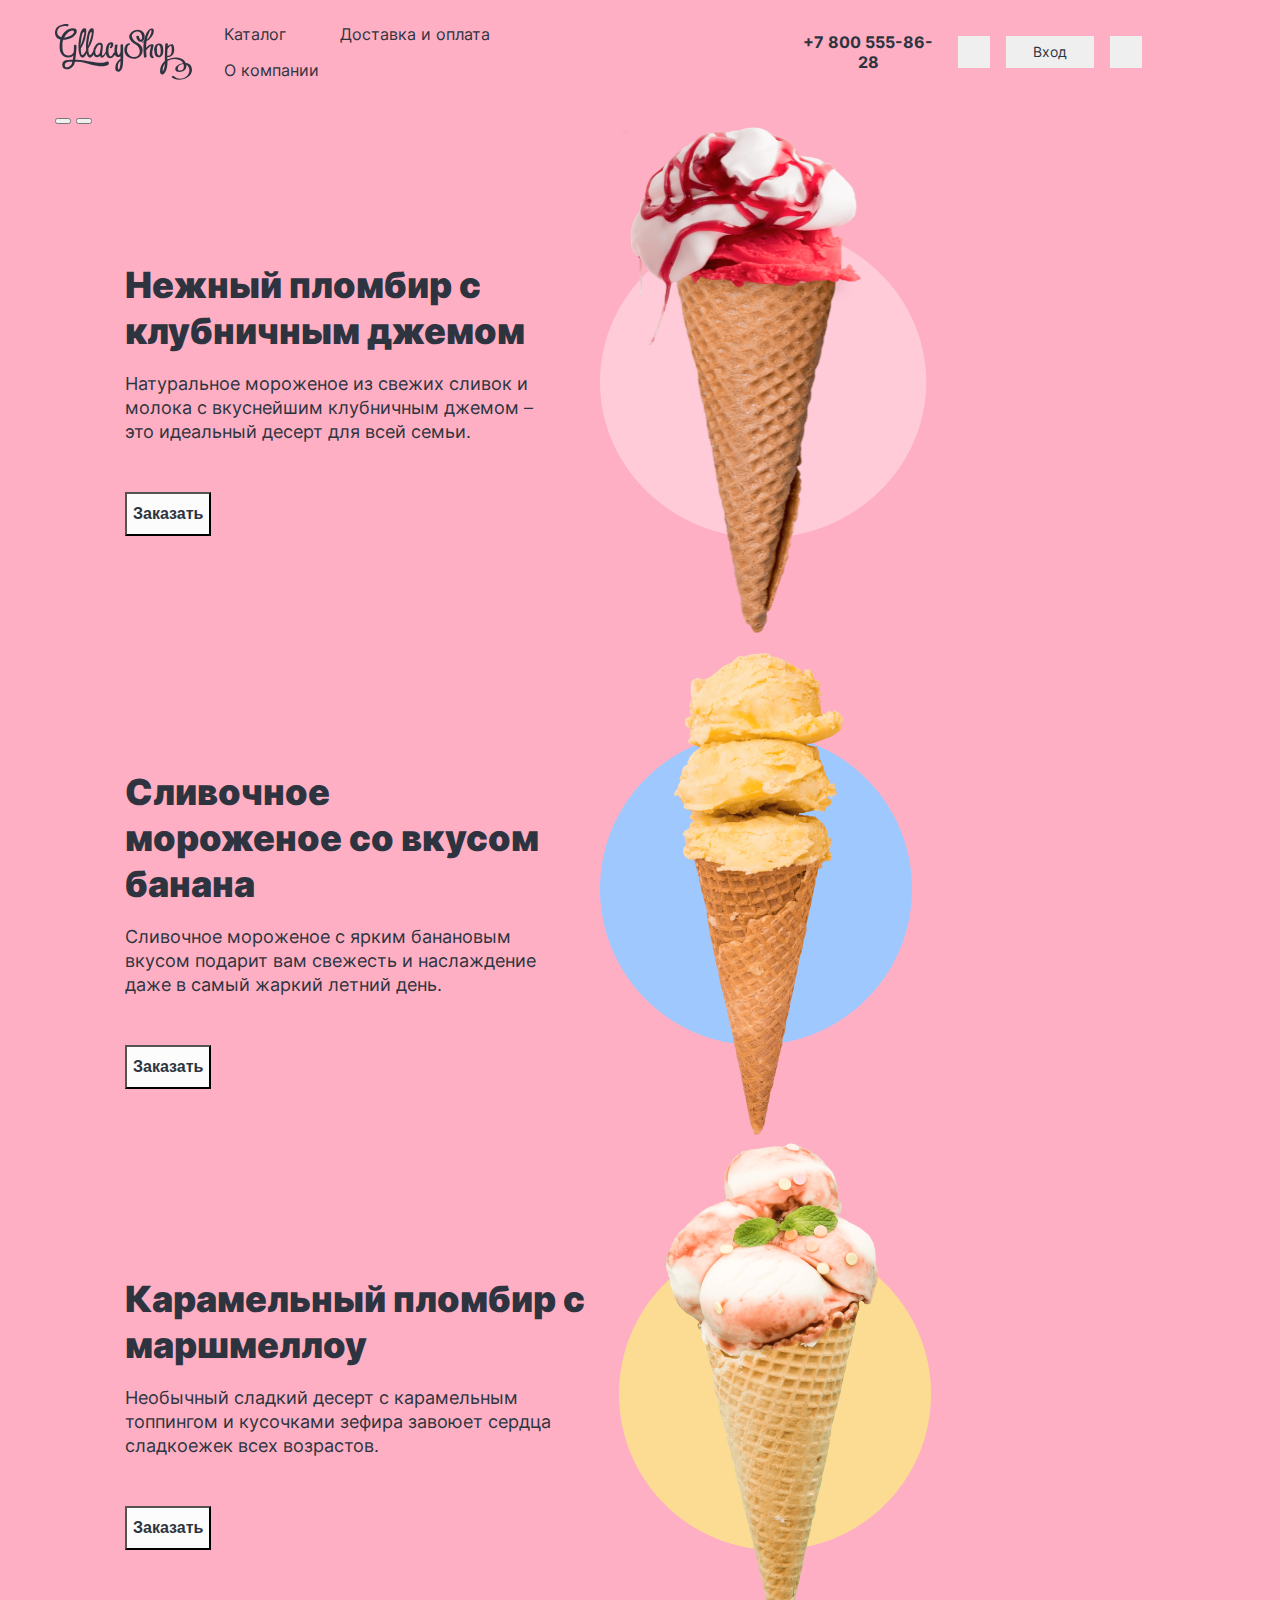
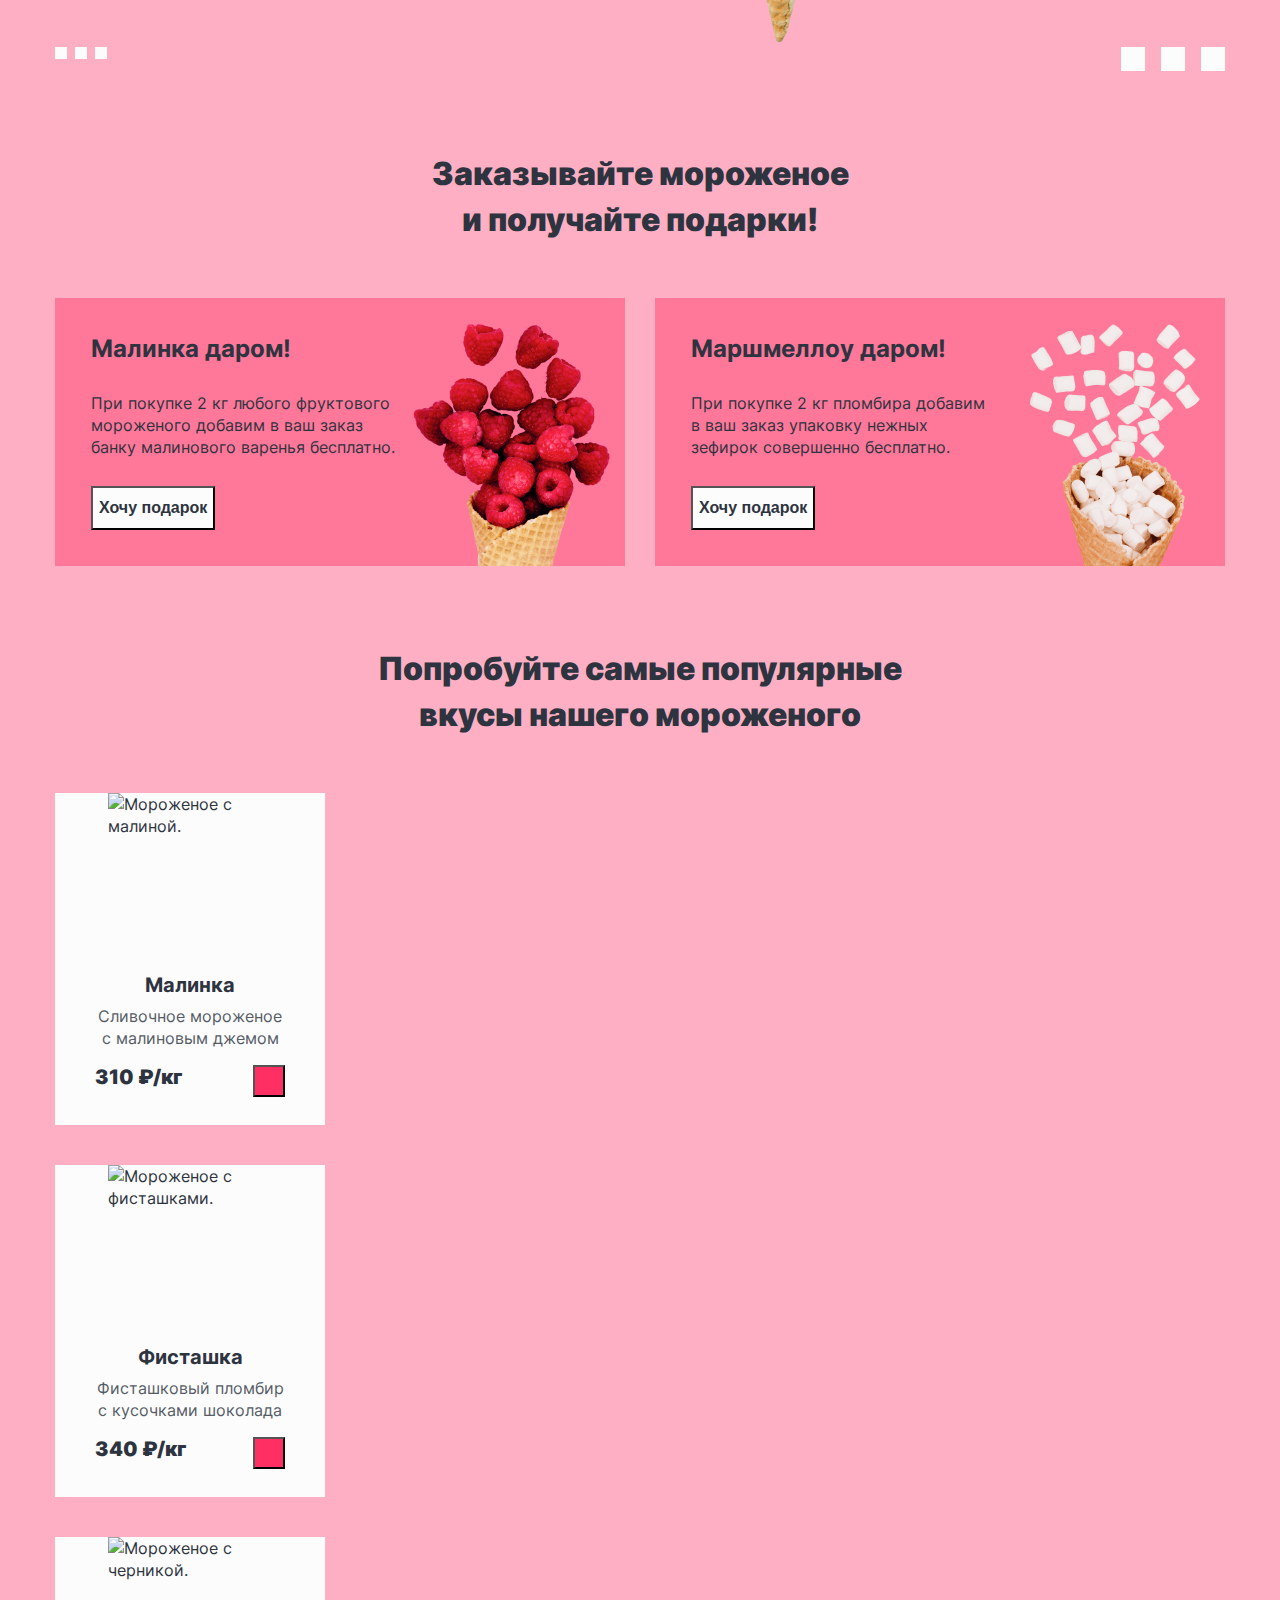
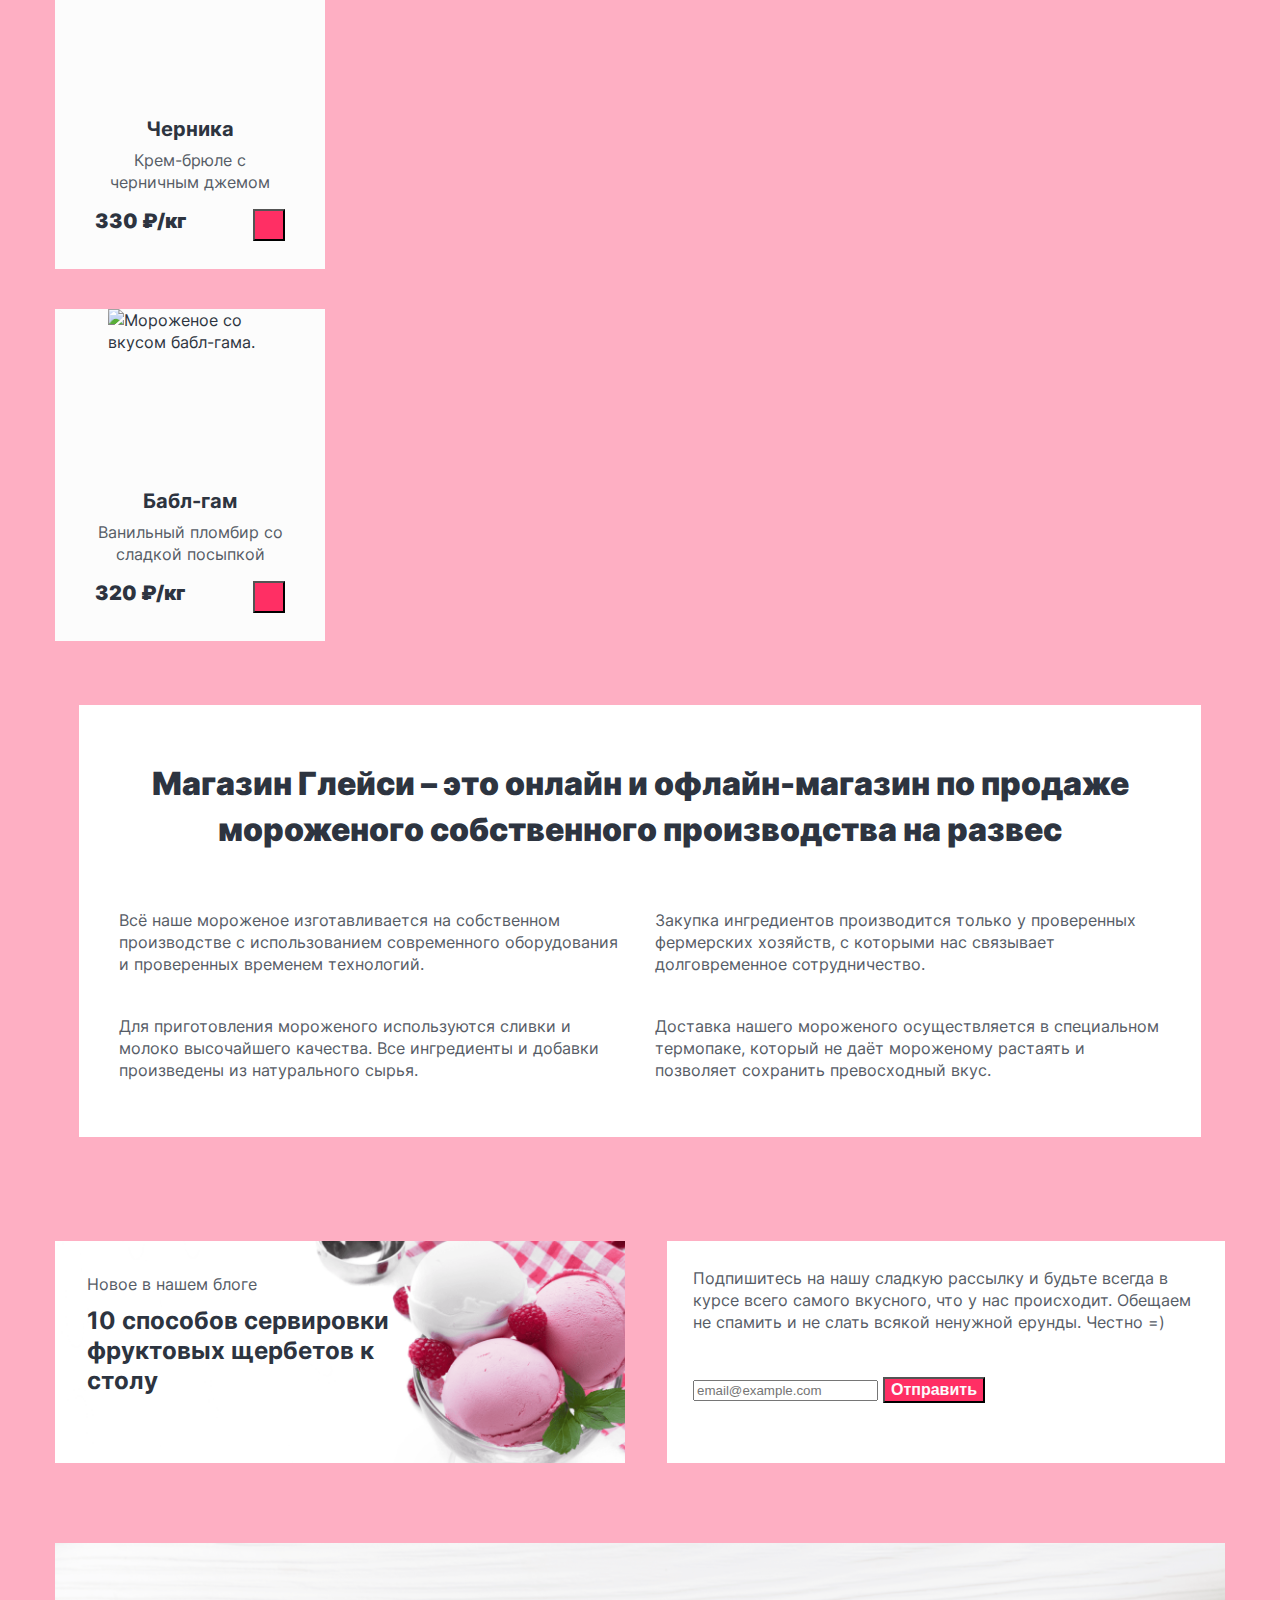
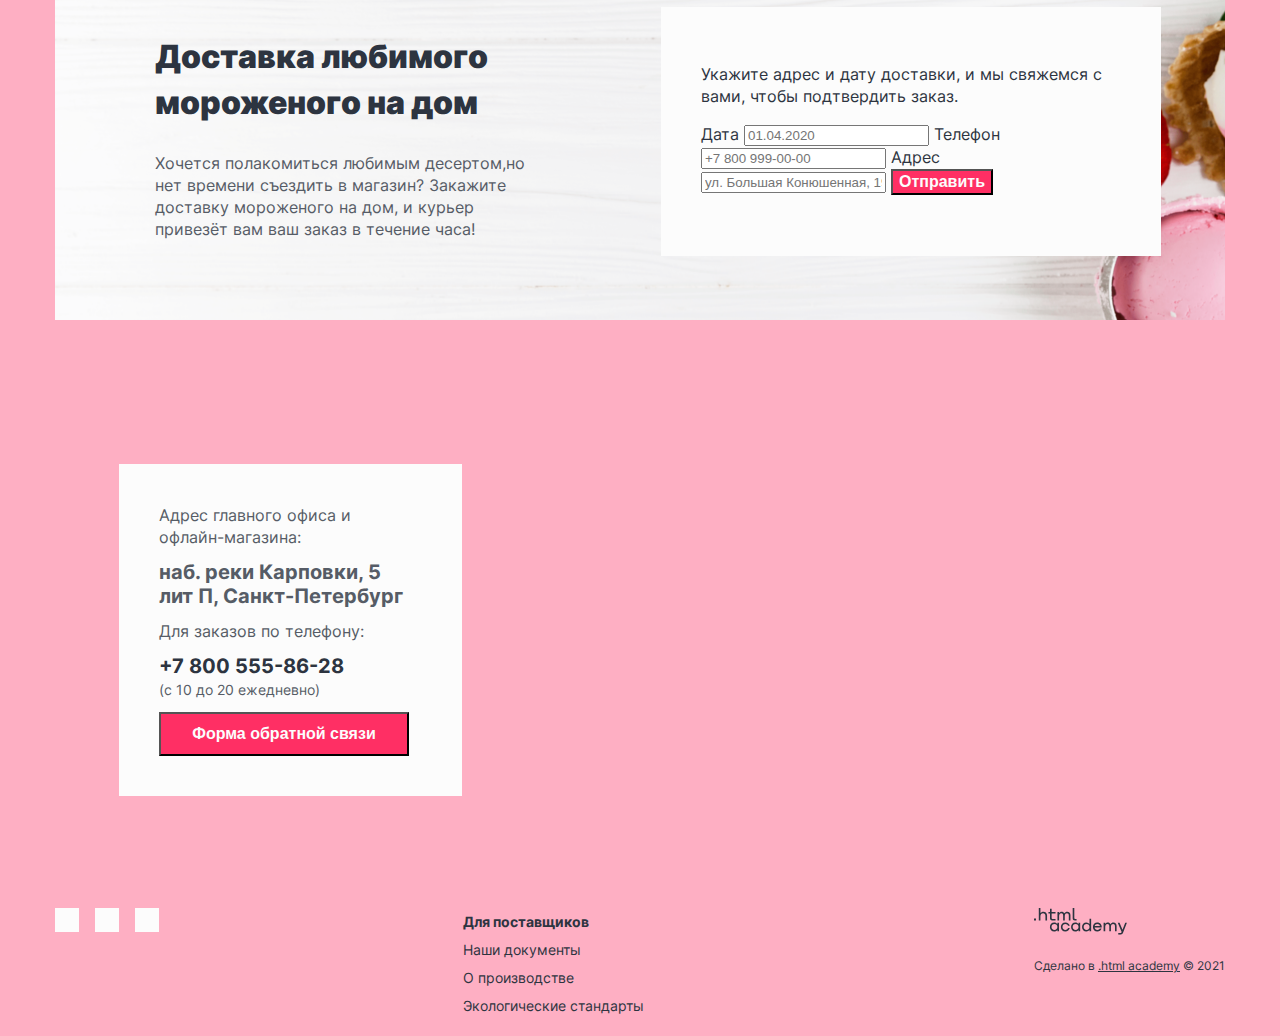
==== commit 04ae601f: "Внесены правки" ====
--- a/project/index.html
+++ b/project/index.html
@@ -12,7 +12,7 @@
       <nav class="navigation-header" aria-label="основная">
         <div class="logo-header">
           <a class="logo-link" href="index.html">
-            <img class="logo-image" src="images/logo.svg" width="137" height="56" alt="Логотип компании Glassy Shop">
+            <img class="logo-image" src="images/logo.svg" width="137" height="56" alt="Логотип компании Glassy Shop.">
           </a>
         </div>
         <ul class="navigation-list">
@@ -30,8 +30,8 @@
             <a class="navigation-link" href="#">О компании</a>
           </li>
         </ul>
-        <a class="contacts-phone-link contacts-phone-container" href="tel:+78005558628">+7 800 555-86-28</a>
-        <ul class="navigation-list navigation-user">
+        <a class="contacts-phone-link" href="tel:+78005558628">+7 800 555-86-28</a>
+        <ul class="navigation-user">
           <li class="user-panel-item">
             <button class="user-panel-button search-button" type="button">
               <span class="visually-hidden">Поиск</span>
@@ -43,7 +43,7 @@
             </button>
           </li>
           <li class="user-panel-item">
-            <button class="user-panel-button" type="button">
+            <button class="user-panel-button cart-panel-button" type="button">
               <span class="visually-hidden">Корзина</span>
             </button>
           </li>
@@ -53,7 +53,7 @@
     <main class="main-index main-container">
       <div class="page-container">
         <h1 class="visually-hidden">Магазин мороженого "Глейси"</h1>
-
+        <div class="index-colunms">
         <!-- Слайдер -->
 
         <section class="slider">
@@ -65,39 +65,63 @@
           </button>
           <ul class="slider-list">
             <li class="slider-item">
+              <div class="slider-container">
               <h2 class="slider-title">Нежный пломбир&nbsp;с клубничным джемом</h2>
               <p class="slider-description">Натуральное мороженое из свежих сливок и молока с вкуснейшим клубничным
                 джемом –
                 это идеальный десерт для
                 всей семьи. </p>
-              <img class="slider-image" src="images/ice-cream1.png" width="327" height="507"
-                alt="Рожок мороженого с клубникой">
               <button class="button" type="button">
                 <span class="button-title">Заказать</span>
               </button>
+              </div>
+              <img class="slider-image" src="images/ice-cream1.png" width="327" height="507"
+                alt="Рожок мороженого с клубникой.">
             </li>
             <li class="slider-item">
+              <div class="slider-container">
               <h2 class="slider-title">Сливочное мороженое&nbsp;со вкусом банана</h2>
               <p class="slider-description">Сливочное мороженое с ярким банановым вкусом подарит вам свежесть и
                 наслаждение
                 даже в самый жаркий
                 летний день.</p>
+                <button class="button" type="button">
+                <span class="button-title">Заказать</span>
+              </button>
+              </div>
               <img class="slider-image" src="images/ice-cream2.png" width="312" height="507"
-                alt="Рожок мороженого с бананом">
-              <button class="button" type="button">
-                <span class="button-title">Заказать</span>
-              </button>
+                alt="Рожок мороженого с бананом.">
             </li>
             <li class="slider-item">
+              <div class="slider-container">
               <h2 class="slider-title">Карамельный пломбир&nbsp;с маршмеллоу</h2>
               <p class="slider-description">Необычный сладкий десерт с карамельным топпингом и кусочками зефира завоюет
                 сердца сладкоежек всех
                 возрастов.</p>
+                <button class="button" type="button">
+                <span class="button-title">Заказать</span>
+              </button>
+              </div>
               <img class="slider-image" src="images/ice-cream3.png" width="350" height="507"
-                alt="Рожок мороженого с маршмеллоу">
-              <button class="button" type="button">
-                <span class="button-title">Заказать</span>
-              </button>
+                alt="Рожок мороженого с маршмеллоу.">
+            </li>
+          </ul>
+          <div class="slider-other">
+          <ul class="slider-pagination-list">
+            <li class="slider-pagination-item">
+              <a class="slider-pagination-link" href="#">
+                <span class="visually-hidden">1</span>
+              </a>
+            </li>
+            <li class="slider-pagination-item">
+              <a class="slider-pagination-link" href="#">
+                <span class="visually-hidden">2</span>
+              </a>
+            </li>
+            <li class="slider-pagination-item">
+              <a class="slider-pagination-link" href="#">
+                <span class="visually-hidden">3</span>
+              </a>
             </li>
           </ul>
           <ul class="social-list">
@@ -111,6 +135,7 @@
               <a class="social-button" href="#"><span class="visually-hidden">YouTube</span></a>
             </li>
           </ul>
+        </div>
         </section>
         <section class="banner"> <!--Секция с банером -->
           <h2 class="banner-title">Заказывайте мороженое и получайте подарки!</h2>
@@ -138,10 +163,10 @@
           <h2 class="product-title">Попробуйте самые популярные вкусы нашего мороженого</h2>
           <ul class="product-list">
             <li class="product-card">
-              <img class="product-card-image" src="images/catalog/1.png" width="270" height="184"
-                alt="Мороженое с малиной">
+              <img class="product-card-image" src="images/catalog/1.jpg" width="164" height="164"
+                alt="Мороженое с малиной.">
               <h3 class="product-name">Малинка</h3>
-              <p class="product-decription">Сливочное мороженое с малиновым джемом</p]>
+              <p class="product-description">Сливочное мороженое с малиновым джемом</p]>
               <div class="product-other">
                 <span class="product-price">310 ₽/кг</span>
                 <button class="cart-button" type="button">
@@ -150,10 +175,10 @@
               </div>
             </li>
             <li class="product-card">
-              <img class="product-card-image" src="images/catalog/2.png" width="270" height="184"
-                alt="Мороженое с фисташками">
+              <img class="product-card-image" src="images/catalog/2.jpg" width="164" height="164"
+                alt="Мороженое с фисташками.">
               <h3 class="product-name">Фисташка</h3>
-              <p class="product-decription">Фисташковый пломбир с кусочками шоколада</p>
+              <p class="product-description">Фисташковый пломбир с кусочками шоколада</p>
               <div class="product-other">
                 <span class="product-price">340 ₽/кг</span>
                 <button class="cart-button" type="button">
@@ -162,10 +187,10 @@
               </div>
             </li>
             <li class="product-card">
-              <img class="product-card-image" src="images/catalog/3.png" width="270" height="184"
-                alt="Мороженое с черникой">
+              <img class="product-card-image" src="images/catalog/3.jpg" width="164" height="164"
+                alt="Мороженое с черникой.">
               <h3 class="product-name">Черника</h3>
-              <p class="product-decription">Крем-брюле с черничным джемом</p>
+              <p class="product-description">Крем-брюле с черничным джемом</p>
               <div class="product-other">
                 <span class="product-price">330 ₽/кг</span>
                 <button class="cart-button" type="button">
@@ -174,10 +199,10 @@
               </div>
             </li>
             <li class="product-card">
-              <img class="product-card-image" src="images/catalog/4.png" width="270" height="184"
-                alt="Мороженое со вкусом бабл-гама">
+              <img class="product-card-image" src="images/catalog/4.jpg" width="164" height="164"
+                alt="Мороженое со вкусом бабл-гама.">
               <h3 class="product-name">Бабл-гам</h3>
-              <p class="product-decription">Ванильный пломбир со сладкой посыпкой</p>
+              <p class="product-description">Ванильный пломбир со сладкой посыпкой</p>
               <div class="product-other">
                 <span class="product-price">320 ₽/кг</span>
                 <button class="cart-button" type="button">
@@ -188,41 +213,42 @@
           </ul>
         </section>
         <section class="advantages"> <!--Секция с перечислением преимуществ-->
+          <div class="advantages-container">
           <h2 class="advantages-title">Магазин Глейси – это онлайн и офлайн-магазин по продаже мороженого собственного
             производства на развес</h2>
           <ul class="advantages-list">
             <li class="advantages-item">
-              <p class="advantages-decription">Всё наше мороженое изготавливается на собственном производстве с
+              <p class="advantages-description">Всё наше мороженое изготавливается на собственном производстве с
                 использованием современного оборудования и проверенных временем технологий.</p>
             </li>
             <li class="advantages-item">
-              <p class="advantages-decription">Закупка ингредиентов производится только у проверенных фермерских
+              <p class="advantages-description">Закупка ингредиентов производится только у проверенных фермерских
                 хозяйств, с
                 которыми нас связывает долговременное сотрудничество.</p>
             </li>
             <li class="advantages-item">
-              <p class="advantages-decription">Для приготовления мороженого используются сливки и молоко высочайшего
+              <p class="advantages-description">Для приготовления мороженого используются сливки и молоко высочайшего
                 качества. Все ингредиенты и добавки произведены из натурального сырья.</p>
             </li>
             <li class="advantages-item">
-              <p class="advantages-decription">Доставка нашего мороженого осуществляется в специальном термопаке,
+              <p class="advantages-description">Доставка нашего мороженого осуществляется в специальном термопаке,
                 который не
                 даёт мороженому растаять и позволяет сохранить превосходный вкус.</p>
             </li>
           </ul>
+        </div>
         </section>
 
         <section class="additional"> <!--Секция с подпиской на рассылку и новостями-->
           <h2 class="visually-hidden"> Рассылка и новости</h2>
-          <div class="additional-container">
-            <div class="news additional-item">
+            <div class="news">
               <h2 class="visually-hidden">Новости</h2>
               <p class="news-caption">Новое в нашем блоге</p>
               <h3 class="news-title">10 способов сервировки фруктовых щербетов к столу</h3>
             </div>
-            <div class="email-appoitment additional-item">
+            <div class="email-appoitment">
               <h2 class="visually-hidden">Подпись на рассылку</h2>
-              <p class="appoitment-decription">Подпишитесь на нашу сладкую рассылку и будьте всегда в курсе всего самого
+              <p class="appoitment-description">Подпишитесь на нашу сладкую рассылку и будьте всегда в курсе всего самого
                 вкусного, что у нас происходит. Обещаем не спамить и не слать всякой ненужной ерунды. Честно =)</p>
               <form class="appoitment-form" action="https://echo.htmlacademy.ru/" method="get">
                 <label class="visually-hidden" for="appoitment-name">E-mail</label>
@@ -230,19 +256,17 @@
                 <button class="button-submit" type="submit">Отправить</button>
               </form>
             </div>
-          </div>
         </section>
 
         <section class="delivery"> <!--Секция доставки-->
           <h2 class="visually-hidden"> Доставка</h2>
-          <div class="delivery-container">
-            <div class="delivery-section">
+            <div class="delivery-item">
               <h2 class="delivery-title">Доставка любимого мороженого на дом</h2>
               <p class="delivery-description">Хочется полакомиться любимым десертом,но нет времени съездить в магазин?
                 Закажите
                 доставку мороженого на дом, и курьер привезёт вам ваш заказ в течение часа!</p>
             </div>
-            <div class="delivery-section delivery-form-section">
+            <div class="delivery-item delivery-form-section">
               <p class="delivery-caption">Укажите адрес и дату доставки, и мы свяжемся с вами, чтобы подтвердить заказ.
               </p>
               <form class="delivery-form" action="https://echo.htmlacademy.ru/" method="post">
@@ -255,28 +279,30 @@
                 <button class="button-submit" type="submit">Отправить</button>
               </form>
             </div>
-          </div>
         </section>
         <section class="address">
           <h2 class="visually-hidden">Контактная информация</h2>
           <div class="address-container">
             <dl class="contacts">
-              <dt class="contacts-desription">Адрес главного офиса и офлайн-магазина:
+              <dt class="contacts-description">Адрес главного офиса и офлайн-магазина:
               </dt>
-              <dd>
+              <dd class="contacts-description">
                 <address class="contacts-address">
-                  Санкт-Петербург, набережная реки Карповки, 5, литера П.
+                  наб. реки Карповки, 5 лит П, Санкт-Петербург
                 </address>
               </dd>
-              <dt class="contacts-desription">Для заказов по телефону:
+              <dt class="contacts-description">Для заказов по телефону:
               </dt>
-              <dd class="contacts-desription">
-                <a class="contacts-phone" href="tel:+78005558628">+7 800 555-86-28 <span class="contacts-inscription">(с 10 до 20 ежедневно)</span></a>
+              <dd class="contacts-description">
+                <a class="contacts-phone" href="tel:+78005558628">+7 800 555-86-28</a>
+                <br>
+                <span class="contacts-inscription">(с 10 до 20 ежедневно)</span>
               </dd>
               <button class="button-submit" type="button">Форма обратной связи</button>
             </dl>
         </section>
       </div>
+    </div>
     </main>
     </div>
     <footer class="page-footer">
@@ -312,7 +338,7 @@
           </ul>
         </nav>
         <div class="footer-logo">
-          <img class="html-logo" src="images/logo_htmlacademy.svg" width="93" height="27" alt="Логотип академии">
+          <img class="html-logo" src="images/logo_htmlacademy.svg" width="93" height="27" alt="Логотип академии.">
           <p class="footer-caption">Сделано в <a href="https://htmlacademy.ru/intensive/htmlcss">.html academy</a> ©
             2021</p>
         </div>
--- a/project/styles/styles.css
+++ b/project/styles/styles.css
@@ -38,6 +38,17 @@
   color:#2D3440;
 }
 
+.visually-hidden {
+  position: absolute;
+  width: 1px;
+  height: 1px;
+  margin: -1px;
+  padding: 0;
+  border: 0;
+  clip: rect(0 0 0 0);
+  overflow: hidden;
+}
+
 .main-container{
   flex-grow: 1;
 }
@@ -54,13 +65,35 @@
   text-align: center;
   color: inherit;
   background-color: #FCFCFC;
+  min-height: 44px;
   text-decoration: none;
 }
 
 .social-button{
-  background: #FCFCFC;
+  min-width: 24px;
+  min-height: 24px;
+  background-color: #FCFCFC;
   color:#2D3440;
   text-decoration: none;
+}
+
+.social-list{
+  list-style-type: none;
+  display: flex;
+  margin: 0;
+  padding: 0;
+}
+
+.social-item{
+  min-width: 24px;
+  min-height: 24px;
+  margin-left: 16px;
+  background-color: #FCFCFC;
+}
+
+
+.social-item:first-child{
+  margin-left: 0;
 }
 
 .button-submit{
@@ -83,70 +116,107 @@
   flex-direction: row;
   width: 1170px;
   margin: 0 auto;
-}
-
-.logo-header{
-  margin-right: 32px;
+  align-items: center;
+}
+
+.logo-link{
+  display: block;
+  margin: 24px 16px 19px 0;
+  padding: 0;
 }
 
 .navigation-list{
-  width: 638px;
-  margin: 0;
-  padding: 0;
+  display: flex;
+  flex-wrap: wrap;
+  width: 422px;
+  margin-right: 164px;
+  padding: 0;
+  list-style-type: none;
 }
 
 .navigation-user{
+  display: flex;
+  flex-wrap: wrap;
   max-width: 267px;
-  margin-left: auto;
-}
-
-.contacts-phone-container{
-  max-width: 148px;
-  margin-left: auto;
+  padding: 0;
+  margin-left: 16px;
+  list-style-type: none;
+  column-gap: 16px;
 }
 
 .navigation-link {
+  display: block;
   color:inherit;
   font-family: "Inter", sans-serif;
   line-height: 20px;
   text-decoration: none;
   text-align: center;
+  padding: 8px 16px;
+}
+
+.sign-in-button{
+  min-width: 88px;
+}
+
+.search-button{
+  min-width: 32px;
+}
+
+.cart-panel-button{
+  min-width: 32px;
 }
 
 .navigation-button {
+  display: block;
   color:inherit;
   font-family: "Inter", sans-serif;
   line-height: 20px;
   font-weight: 400;
   font-size: 16px;
+  border: none;
+  background: none;
+  padding: 8px 38px 8px 16px;
 }
 
 .contacts-phone-link {
+  display: block;
   font-weight: 700;
   font-size: 16px;
   line-height: 20px;
   color: inherit;
   text-decoration: none;
   text-align: center;
-}
+  width: 148px;
+}
+
 .user-panel-button {
+  display: block;
   color:inherit;
   font-family: "Inter", sans-serif;
   line-height: 20px;
   font-weight: 400;
-  font-size: 16px;
+  font-size: 14px;
+  border: none;
+  min-height: 32px;
 }
 
 /* slider */
+/* Слайдер в грид */
 .slider-title{
+  width: 470px;
   font-weight: 900;
   font-size: 36px;
   font-style: normal;
   line-height: 46px;
+  margin: 0 ;
+  padding: 0;
 }
 .slider-description {
+  max-width: 429px;
   font-size: 18px;
   line-height: 24px;
+  margin-bottom: 48px;
+  padding: 0;
 }
 
 .slider-list{
@@ -154,22 +224,62 @@
 padding: 0;
 text-align: left;
 color: #2D3440;
+list-style-type: none;
+}
+
+.slider-item{
+  display: flex;
+  width: 1100px;
+  margin-left: 70px;
+}
+
+.slider-container{
+  margin: 136px 5px 0 0;
+}
+
+.slider-pagination-list{
+  width: 52px;
+  display: flex;
+  margin: 0;
+  padding: 0;
+  list-style-type: none;
+}
+
+.slider-pagination-item{
+  margin-right: 8px;
+}
+
+.slider-pagination-link{
+  display: block;
+  padding: 6px;
+  background-color: #FCFCFC;
+}
+
+.slider-pagination-item:last-child{
+  margin: 0;
+}
+
+.slider-other{
+  display: flex;
+  justify-content: space-between;
 }
 
 /* banner */
 
 .banner-list{
   display: flex;
-  justify-content: space-between;
-  margin: 0;
-  padding: 0;
+  padding: 0;
+  list-style-type: none;
 }
 
 .banner-item{
   width:570px;
+  padding: 36px;
+  padding-right: auto;
 }
 
 .banner-item:first-child{
+  margin-right: 30px;
   background: #FF7799 url(../images/background-berry.png) no-repeat 351px;
 }
 
@@ -178,20 +288,31 @@
 }
 
 .banner-title {
+  width: 434px;
+  margin: 80px auto 55px auto;
   font-weight: 900;
   font-size: 32px;
   line-height: 46px;
   text-align: center;
 }
 
+
+.banner-description{
+  width: 304px;
+  margin: 28px 0;
+}
+
 .banner-item-title {
   font-weight: 700;
   font-size: 24px;
   line-height: 30px;
+  margin: 0;
+  padding: 0;
 }
 
 
 /* product */
+/* Карточки в грид */
 
 .product-list{
   width: 1170px;
@@ -199,12 +320,22 @@
   padding: 0;
 }
 
+.product-card-image{
+  display: block;
+  margin: 0 auto;
+}
+
 .product-card {
-  width: 270px;
+  width: 190px;
   background: #FCFCFC;
+  list-style-type: none;
+  padding: 0 40px 28px 40px;
+  margin-bottom: 40px;
 }
 
 .product-title {
+  width: 527px;
+  margin: 80px auto 55px auto;
   font-weight: 900;
   font-size: 32px;
   line-height: 46px;
@@ -212,25 +343,40 @@
 }
 
 .product-name {
+  width: 190px;
   font-weight: 700;
   font-size: 20px;
   line-height: 24px;
   text-align: center;
+  margin: 0 auto;
+  margin-top: 16px;
 }
 
 .product-description {
+  width: 190px;
   font-size: 16px;
   text-align: center;
+  margin: 8px auto 16px auto;
   color: #565C66;
+}
+
+.product-other{
+  display: flex;
+  justify-content: space-between;
 }
 
 .product-price {
   font-weight: 900;
   font-size: 20px;
   line-height: 24px;
+  margin: 0;
+  padding: 0;
 }
 
 .cart-button {
+  min-width: 32px;
+  min-height: 32px;
+  display: block;
   background: #FF2F64;
   color:#FCFCFC;
   font-size: 16px;
@@ -243,10 +389,22 @@
 /* advantages */
 
 .advantages{
-background-color:#FFFFFF;
+  width: 1122px;
+  margin-bottom: 80px;
+  padding: 24px;
+  background: url(../images/background-advantages.png) no-repeat;
+}
+
+.advantages-container{
+  width: 1042px;
+  margin: 0;
+  padding: 56px 40px;
+  background-color:#FFFFFF;
 }
 
 .advantages-title {
+  margin: 0 0 56px;
+  padding: 0;
   font-weight: 900;
   font-size: 32px;
   line-height: 46px;
@@ -254,69 +412,94 @@
 }
 
 .advantages-description {
+  display: block;
+  margin: 0;
+  padding: 0;
   color: #565C66;
 }
 
 .advantages-list{
+  margin: 0;
+  padding: 0;
   display: flex;
   flex-wrap: wrap;
+  row-gap: 40px;
+  justify-content: space-between;
   width: 1042px;
+  list-style-type: none;
 }
 
 .advantages-item{
   width: 506px;
 }
+
+
 /* additional */
 
-.additional-container{
+.additional{
   display: flex;
   justify-content: space-between;
-}
-
-.additional-item{
-  width: 570px;
+  margin-bottom: 80px;
 }
 
 .news{
+  max-width: 570px;
   background: url(../images/background-news.png) no-repeat;
+  background-position: left center;
+  background-size: 643px;
+  padding: 33px 235px 67px 32px;
 }
 
 .news-title {
+  width: 303px;
   font-weight: 700;
   font-size: 24px;
   line-height: 30px;
+  margin:0;
+  padding:0;
 }
 
 .news-caption {
   line-height: 20px;
   color: #565C66;
+  margin:0;
+  margin-bottom: 12px;
+  padding: 0;
 }
 
 .email-appoitment{
+  max-width: 570px;
+  padding: 26px;
+  padding-bottom: 28px;
   background-color: #FFFFFF;
 }
 
 .appoitment-description {
+  width: 506px;
   color: #565C66;
+  margin-top: 0;
+  margin-bottom: 44px;
 }
 
 /* delivery */
 
-.delivery-container{
-  display: flex;
-  margin:0 auto;
-  padding: 0;
+.delivery{
+  display: flex;
+  padding: 64px;
+  padding-left: 100px;
+  margin-bottom: 80px;
   background: url(../images/background-delivery.png) no-repeat;
 }
 
-.delivery-section{
-  width: 371px;
+.delivery-item{
+ width: 371px;
 }
 
 .delivery-form-section{
   background-color: #FCFCFC;
-  width: 500px;
+  width: 420px;
   margin-left: auto;
+  padding: 40px;
 }
 
 .delivery-title{
@@ -334,19 +517,32 @@
 
 .address-container{
   background: url(../images/background-contacts.jpg);
+  padding: 64px;
 }
 
 .contacts{
   background-color: #FCFCFC;
-  margin-left: 64px;
-  width: 343px;
+  width: 263px;
+  margin: 0;
+  padding: 40px;
 }
 
 .contacts-description {
+  width: 250px;
+  margin: 12px 0;
+  padding: 0;
   color: #565C66;
 }
 
-.contacts-adress {
+.contacts-description:first-child{
+  margin-top: 0;
+}
+
+.contacts-description:last-child{
+  margin-bottom: 32px;
+}
+
+.contacts-address {
   font-style: normal;
   font-weight: 700;
   font-size: 20px;
@@ -359,13 +555,23 @@
   line-height: 24px;
   text-decoration: none;
   color: #2D3440;
+  padding-right: 38px;
+  width: 225px;
 }
 
 .contacts-inscription{
+  margin: 0;
+  padding: 0;
   font-weight: 400;
   font-size: 14px;
   line-height: 20px;
   color: #565C66;
+  width: 160px;
+}
+
+.contacts .button-submit{
+  width: 250px;
+  height: 44px;
 }
 
 /* page-footer */
@@ -376,44 +582,77 @@
 
 .page-footer-container{
   display: flex;
+  justify-content: space-around;
+  width: 1170px;
   margin: 0 auto;
-  width: 1170px;
-}
+  padding-top: 48px;
+}
+
+/* social-list for footer */
 
 .social-footer{
-  max-width: 220px;
-  margin-right: 260px;
-}
+  max-width: 190px;
+  margin: 0;
+}
+
+.footer-social-list{
+  display: flex;
+  list-style-type: none;
+  margin: 0;
+  padding: 0;
+}
+
+.footer-social-item{
+  min-width: 24px;
+  min-height: 24px;
+  margin-left: 16px;
+  background-color: #FCFCFC;
+}
+
+.footer-social-item:first-child{
+  margin-left: 0;
+}
+
+/* navigation for footer */
+/* Навигацию в грид */
 
 .footer-navigation-list{
-  max-width: 356px;
-  margin: 0;
-  padding: 0;
-}
+  width: 356px;
+  list-style-type: none;
+  margin-top: 0;
+  margin-left: 260px;
+}
+
+
+.footer-navigation-link{
+  display: block;
+  font-weight: 400;
+  font-size: 14px;
+  line-height: 20px;
+  text-decoration: none;
+  padding: 4px;
+}
+
+.suppliers{
+  font-weight: 700;
+  font-size: 14px;
+  line-height: 20px;
+  text-decoration: none;
+}
+
+/* last <div> in footer
+ with logo and caption */
 
 .footer-logo{
   max-width: 200px;
   margin-left: auto;
-}
-
-.footer-navigation-link{
-  font-weight: 400;
-  font-size: 14px;
-  line-height: 20px;
-  text-decoration: none;
-}
-
-.suppliers{
-  font-weight: 700;
-  font-size: 14px;
-  line-height: 20px;
-  text-decoration: none;
 }
 
 .footer-caption{
   font-weight: 400;
   font-size: 12px;
   line-height: 16px;
+  margin: 18px 0;
 }
 
 /* catalog */
@@ -422,34 +661,85 @@
   font-weight: 900;
   font-size: 32px;
   line-height: 46px;
-}
-
-.catalog-products{
-  display: flex;
+  margin: 0;
+  padding: 0;
+}
+
+.catalog-filter{
+  display: flex;
+  flex-wrap: wrap;
   width: 823px;
-}
-
-.catalog-filter-container{
-  display: flex;
-  width: 805px;
-}
-
-.catalog-filter-button{
-  margin-left: 16px;
-}
+  margin-bottom: 28px;
+}
+
+.catalog-filter-group{
+  padding: 0;
+  margin-right: 24px;
+  margin-bottom: 16px;
+}
+
+.catalog-filter-group:nth-child(4){
+  width: 604px;
+  margin-right: 16px;
+}
+
+.catalog-filter-title{
+  font-weight: 400;
+  font-size: 14px;
+  line-height: 20px;
+  padding: 0 2px;
+}
+
+.catalog-filter-label{
+  display: flex;
+  row-gap: 8px;
+  flex-direction: column;
+  margin-right: 24px;
+  margin-bottom: 16px;
+}
+
+.catalog-filter-list{
+  display: flex;
+  list-style-type: none;
+  padding: 0;
+  margin: 0;
+}
+
+.catalog-filter-item{
+  margin-right: 16px;
+}
+
+.catalog-filter-item:first-child{
+  margin-left: 24px;
+}
+
+.catalog-filter-item:last-child{
+  margin-right: 24px;
+}
+
 
 /* breadcrumbs */
 
-.breadcrumbs{
-  color:inherit
+.inner-header{
+  color:inherit;
+  margin-bottom: 40px;
+}
+
+.breadcrumbs-list{
+  display: flex;
+  list-style-type: none;
+  padding: 0;
+  margin-bottom: 16px;
 }
 
 .breadcrumbs-link{
+  display: block;
   font-weight: 700;
   font-size: 14px;
   line-height: 20px;
   color: inherit;
   text-decoration: none;
+  margin-right: 28px;
 }
 
 .breadcrumbs-item:last-child{
@@ -468,10 +758,25 @@
   display: flex;
 }
 
+.pagination-list{
+  display: flex;
+  list-style-type: none;
+  margin-left: auto;
+}
+
 .pagination-link{
-  line-height: 20px;
+  display: block;
+  line-height: 20px;
+  color: inherit;
+  padding: 2px 8px;
 }
 
 .pagination-current{
   background-color:#FCFCFC;
 }
+
+.pagination-button{
+  display: block;
+  margin-left: auto;
+  padding: 12px 32px;
+}
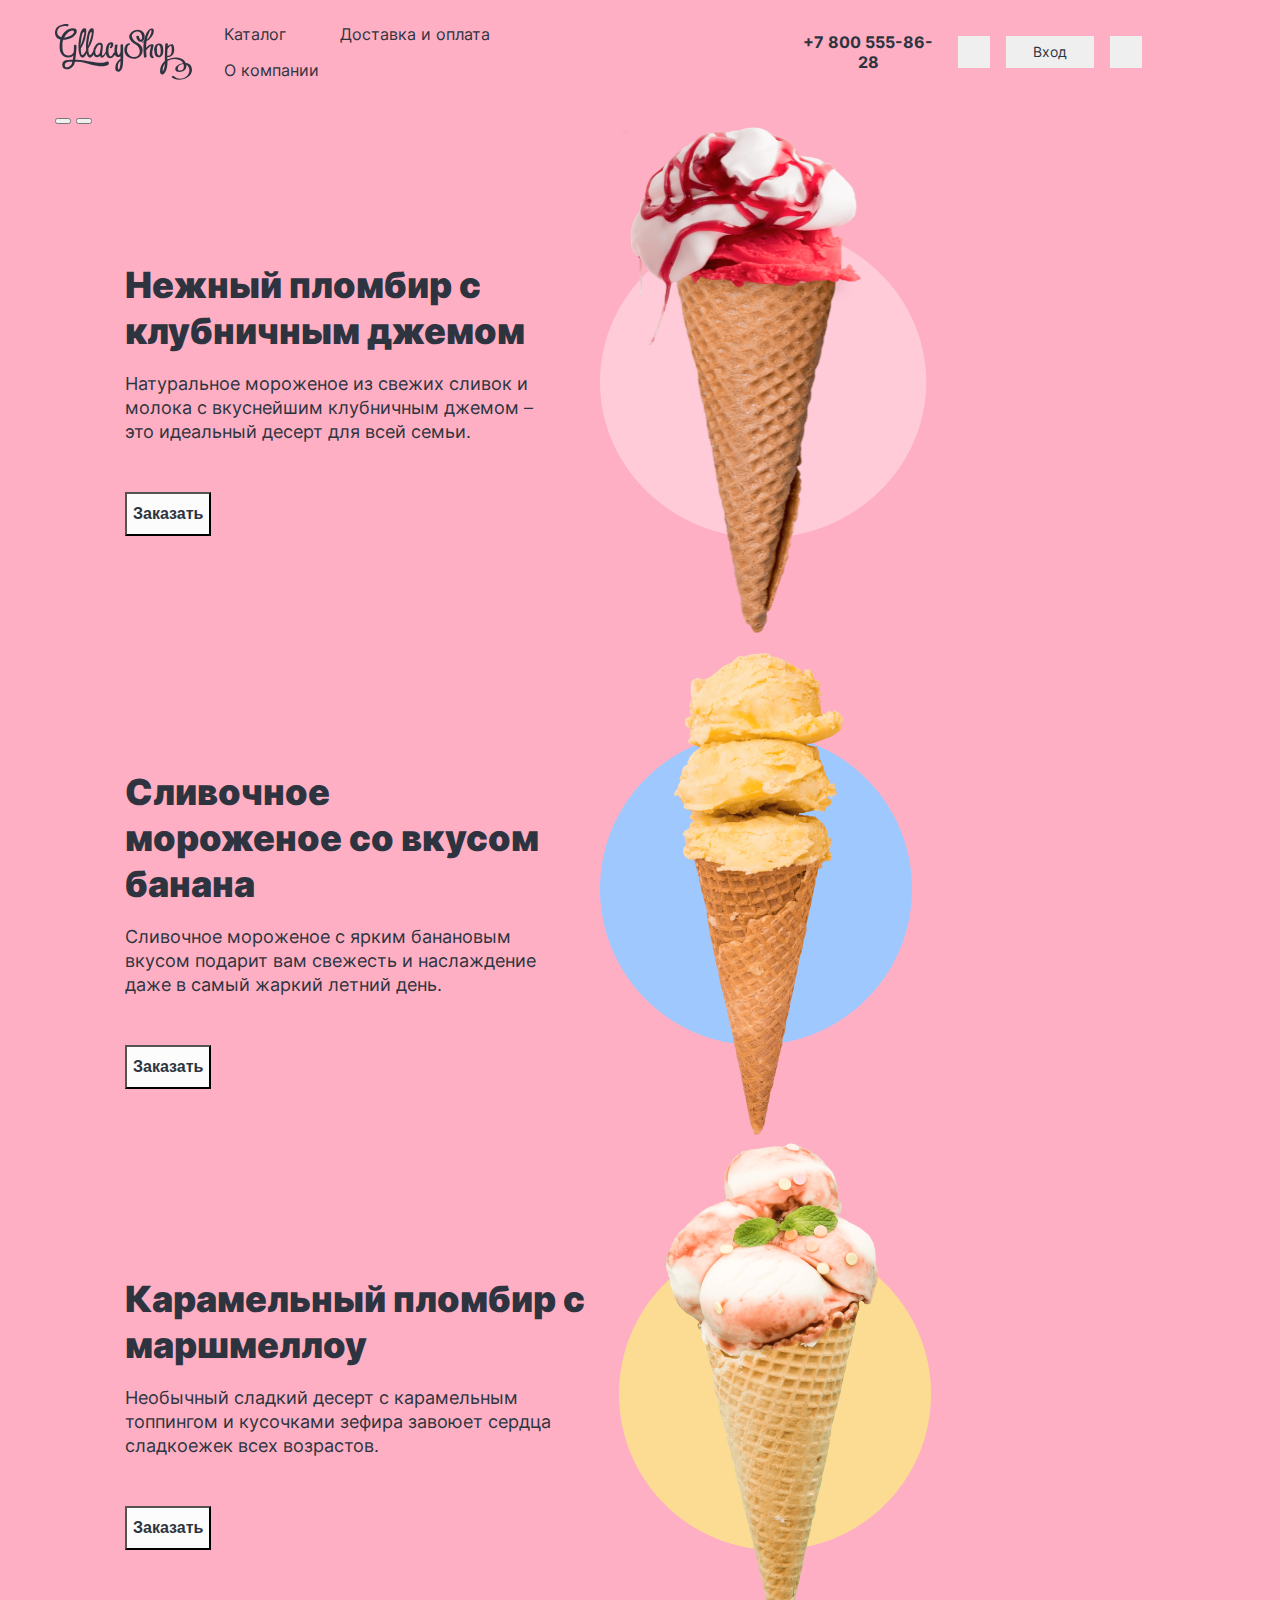
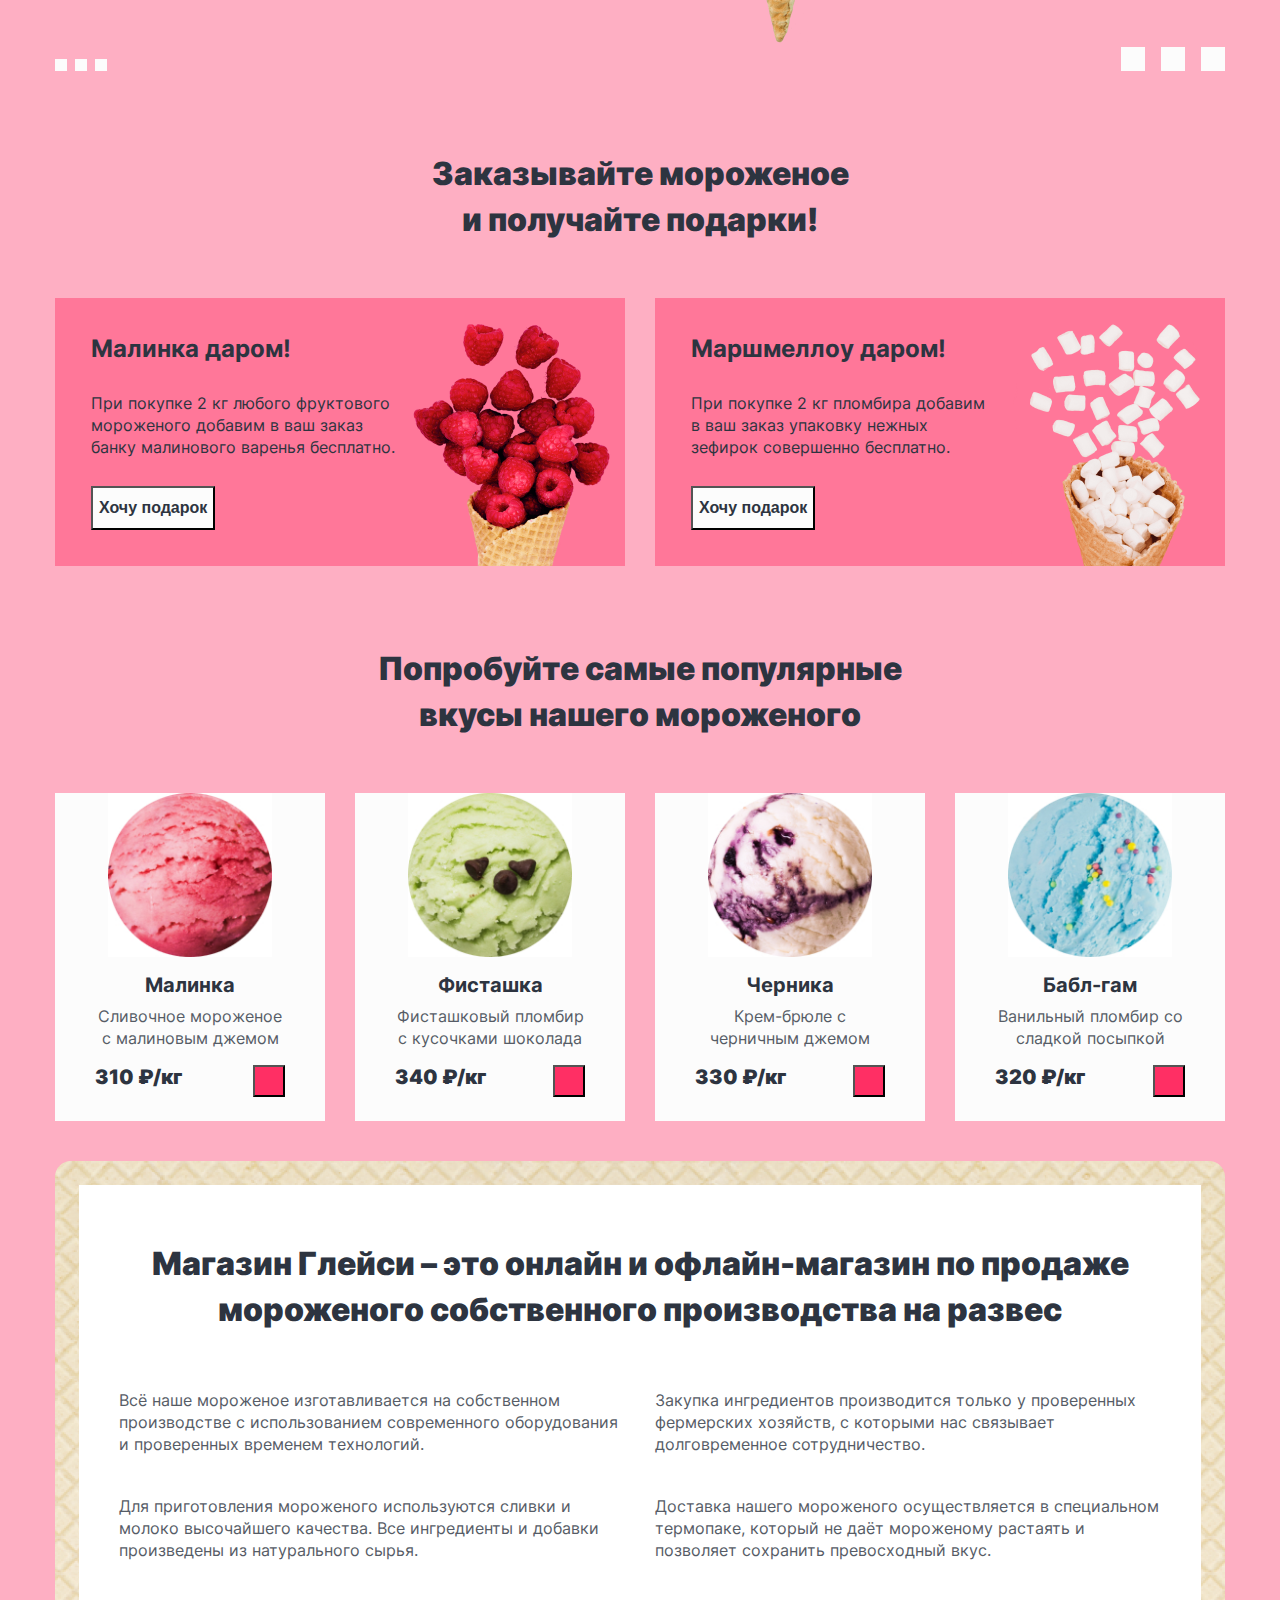
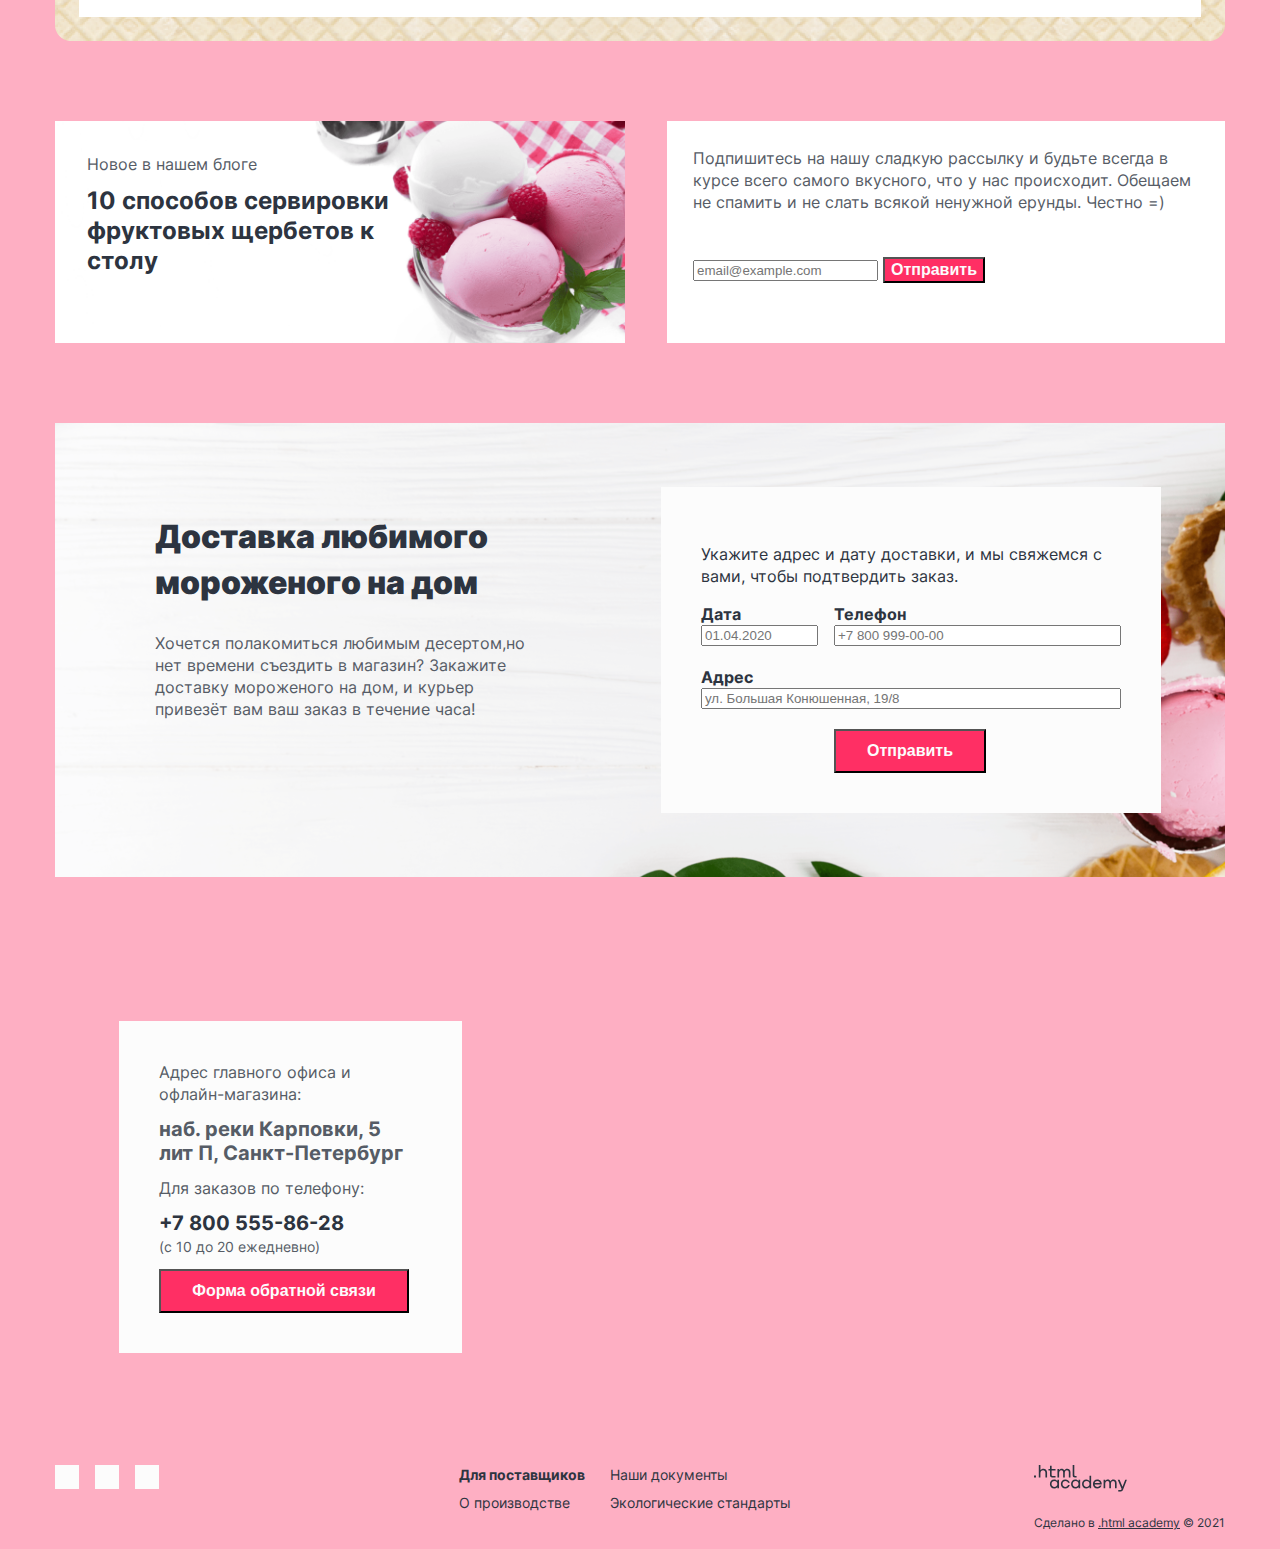
==== commit b47adfd5: "Дополнение к микросеткам на гридах" ====
--- a/project/index.html
+++ b/project/index.html
@@ -270,12 +270,18 @@
               <p class="delivery-caption">Укажите адрес и дату доставки, и мы свяжемся с вами, чтобы подтвердить заказ.
               </p>
               <form class="delivery-form" action="https://echo.htmlacademy.ru/" method="post">
-                <label for="delivery-date">Дата</label>
-                <input type="text" id="delivery-date" placeholder="01.04.2020">
-                <label for="delivery-phone">Телефон</label>
-                <input type="tel" id="delivery-phone" placeholder="+7 800 999-00-00">
-                <label for="delivery-address">Адрес</label>
-                <input type="text" id="delivery-address" placeholder="ул. Большая Конюшенная, 19/8">
+                <label class="delivery-label delivery-date" for="delivery-date">
+                  <span class="delivery-label-title">Дата</span>
+                  <input type="text" id="delivery-date" placeholder="01.04.2020">
+                </label>
+                <label class="delivery-label delivery-phone" for="delivery-phone">
+                  <span class="delivery-label-title">Телефон</span>
+                  <input type="tel" id="delivery-phone" placeholder="+7 800 999-00-00">
+                </label>
+                <label class="delivery-label delivery-address" for="delivery-address">
+                  <span class="delivery-label-title">Адрес</span>
+                  <input type="text" id="delivery-address" placeholder="ул. Большая Конюшенная, 19/8">
+                </label>
                 <button class="button-submit" type="submit">Отправить</button>
               </form>
             </div>
--- a/project/styles/styles.css
+++ b/project/styles/styles.css
@@ -240,6 +240,7 @@
 .slider-pagination-list{
   width: 52px;
   display: flex;
+  align-items: flex-end;
   margin: 0;
   padding: 0;
   list-style-type: none;
@@ -315,8 +316,12 @@
 /* Карточки в грид */
 
 .product-list{
+  display: grid;
+  grid-template-columns: repeat(4, 270px);
+  gap: 40px 30px;
   width: 1170px;
   margin: 0;
+  margin-bottom: 40px;
   padding: 0;
 }
 
@@ -329,8 +334,7 @@
   width: 190px;
   background: #FCFCFC;
   list-style-type: none;
-  padding: 0 40px 28px 40px;
-  margin-bottom: 40px;
+  padding: 0 40px 24px 40px;
 }
 
 .product-title {
@@ -491,8 +495,20 @@
   background: url(../images/background-delivery.png) no-repeat;
 }
 
+.delivery .button-submit{
+  grid-column: -2 / -1;
+  justify-self: start;
+  width: 152px;
+  height: 44px;
+}
+
 .delivery-item{
  width: 371px;
+}
+
+.delivery-label{
+  display: flex;
+  flex-direction: column;
 }
 
 .delivery-form-section{
@@ -502,6 +518,16 @@
   padding: 40px;
 }
 
+.delivery-form{
+  display: grid;
+  grid-template-columns: 117px 287px;
+  gap: 20px 16px;
+}
+
+.delivery-address{
+  grid-column: 1 / -1;
+}
+
 .delivery-title{
   font-weight: 900;
   font-size: 32px;
@@ -509,6 +535,10 @@
   color: #2D3440;
 }
 
+.delivery-label-title{
+  font-weight: 700;
+}
+
 .delivery-description {
   color: #565C66;
 }
@@ -617,6 +647,9 @@
 /* Навигацию в грид */
 
 .footer-navigation-list{
+  display: grid;
+  grid-template-columns: auto auto;
+  row-gap: 8px;
   width: 356px;
   list-style-type: none;
   margin-top: 0;
@@ -630,7 +663,8 @@
   font-size: 14px;
   line-height: 20px;
   text-decoration: none;
-  padding: 4px;
+  margin: 0;
+  padding: 0;
 }
 
 .suppliers{
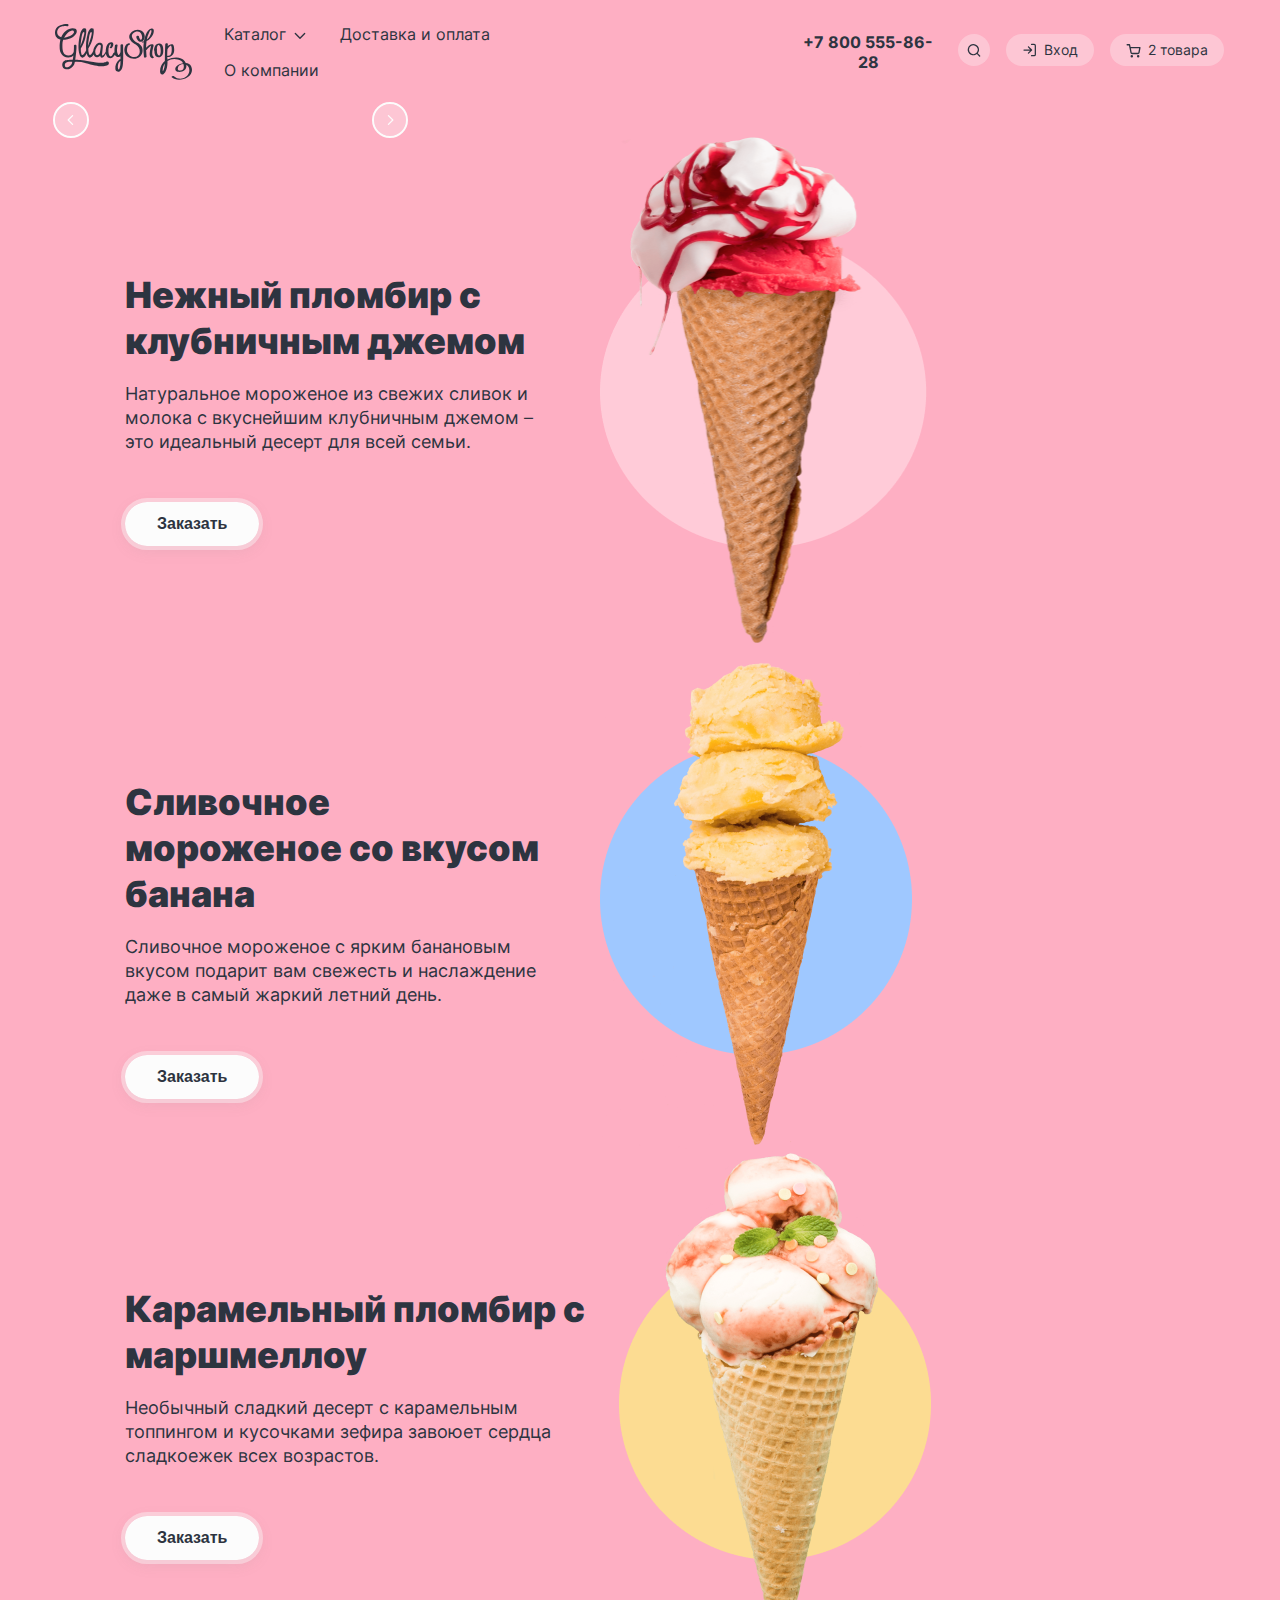
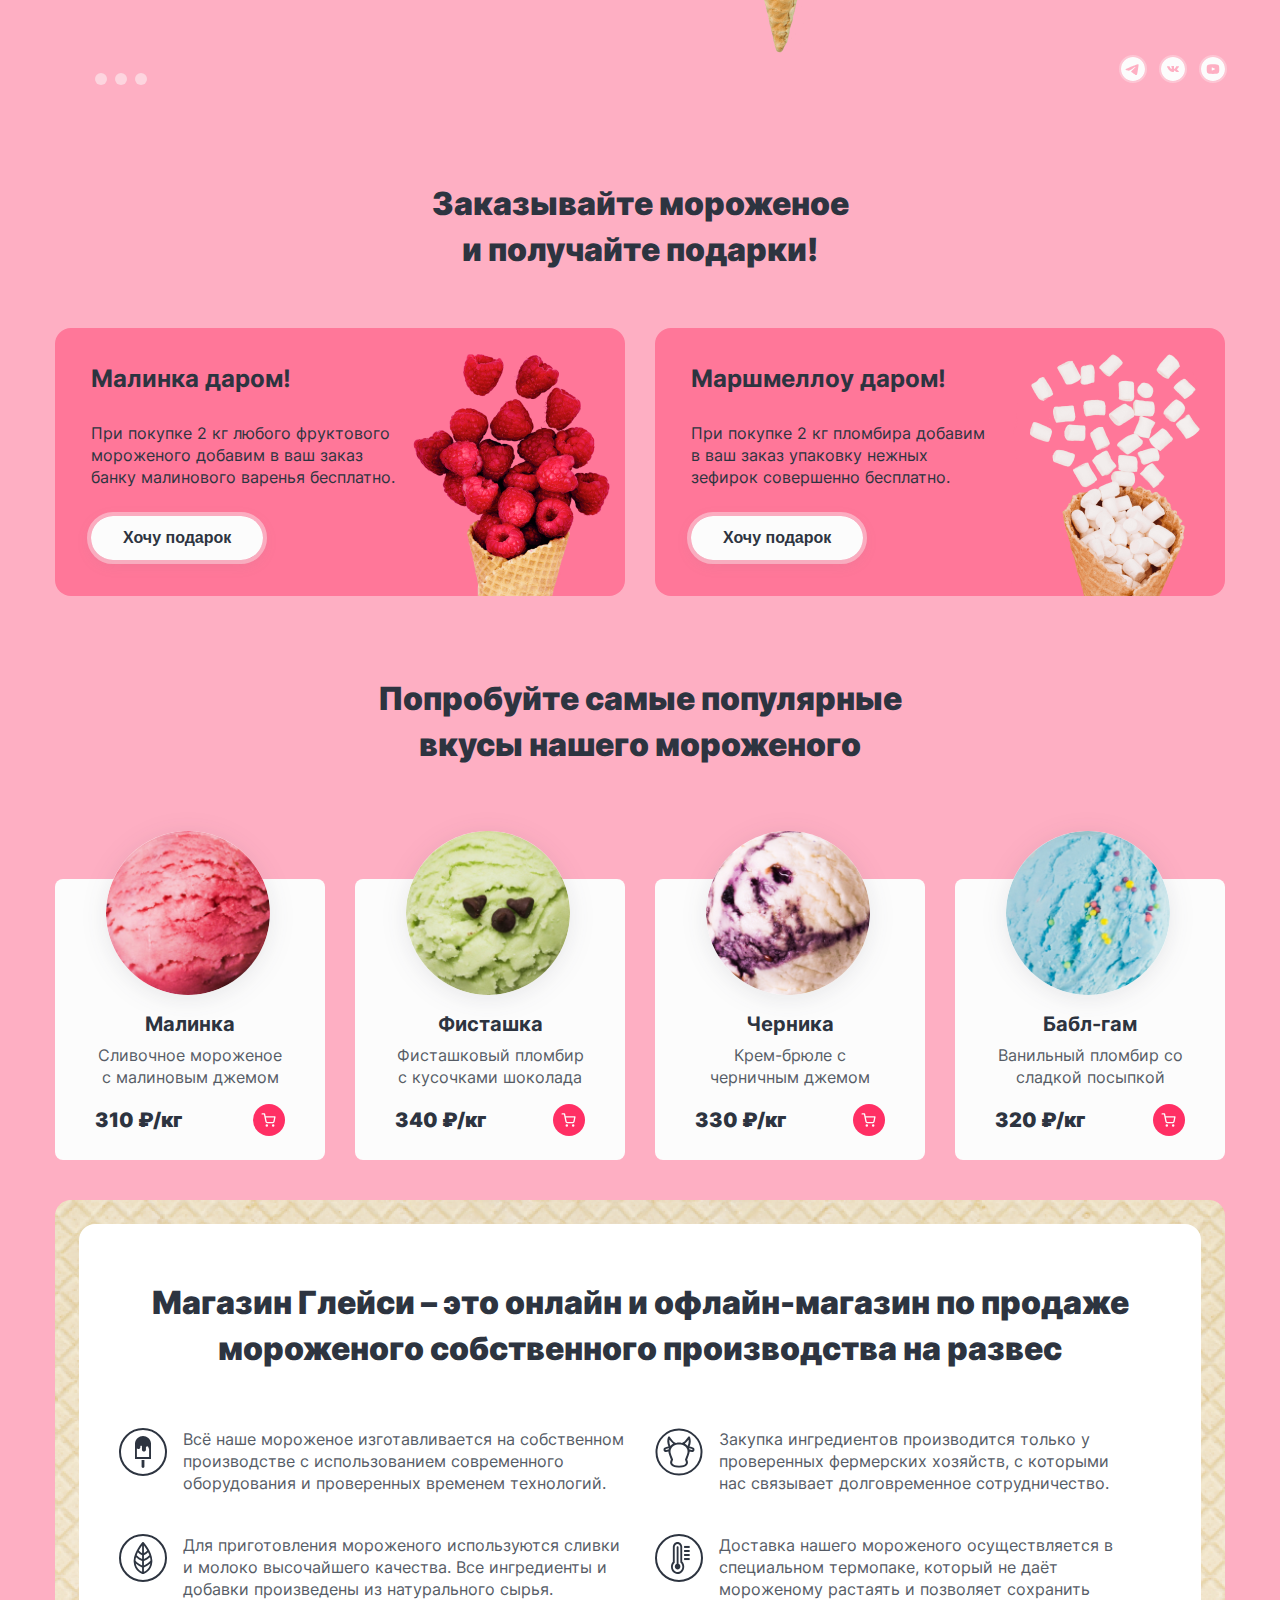
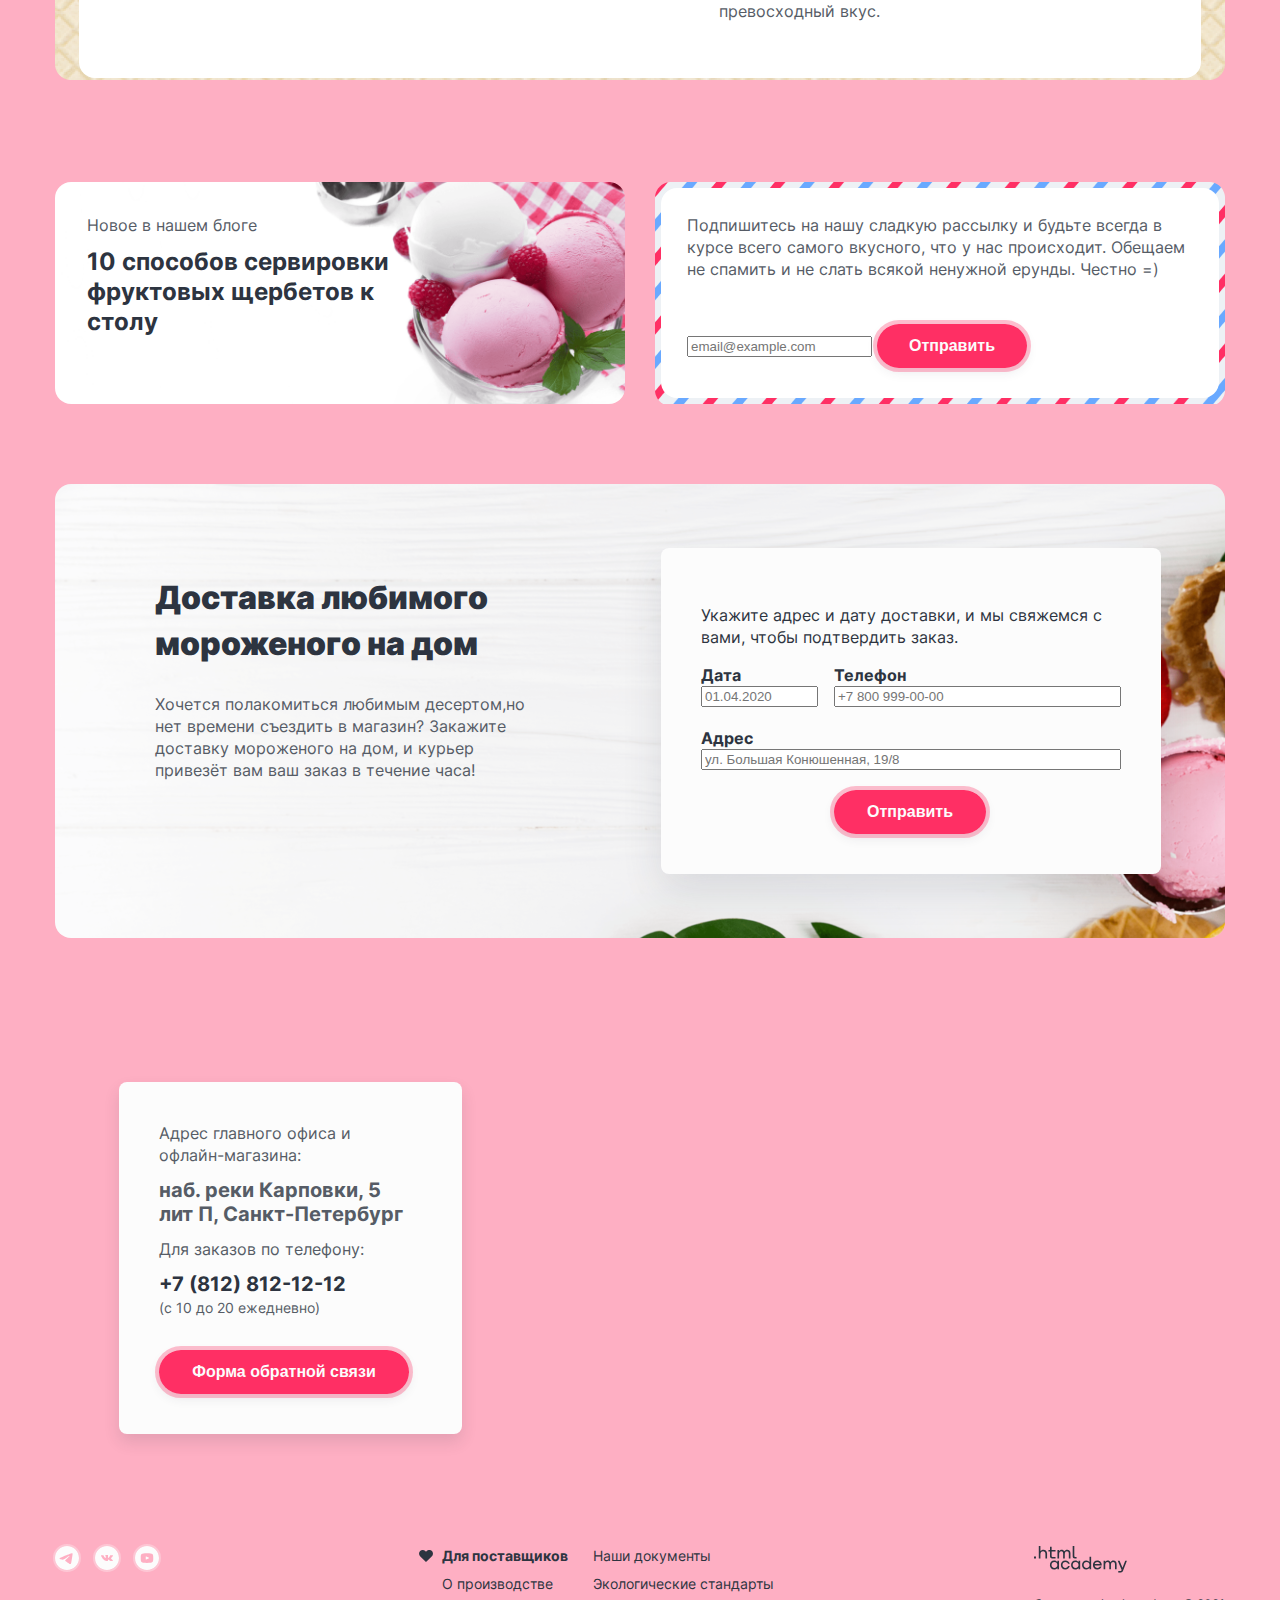
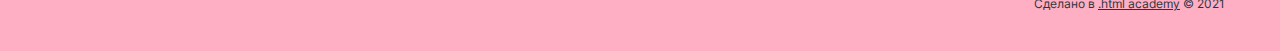
==== commit 6b463428: "Декоративные элементы" ====
--- a/project/index.html
+++ b/project/index.html
@@ -19,6 +19,9 @@
           <li class="navigation-item">
             <button class="navigation-link navigation-button" type="button">
               Каталог
+              <svg class="navigation-icon" aria-hidden="true" focusable="false" xmlns="http://www.w3.org/2000/svg" width="16" height="17" fill="none" viewBox="0 0 16 17">
+                <path fill-rule="evenodd" d="M3.808 7.053a.667.667 0 1 0-.943.943l4.66 4.66a.664.664 0 0 0 .955 0l4.661-4.66a.667.667 0 0 0-.942-.943l-4.196 4.195-4.195-4.195Z" clip-rule="evenodd"/>
+              </svg>
             </button>
           </li>
           <li class="navigation-item">
@@ -34,17 +37,26 @@
         <ul class="navigation-user">
           <li class="user-panel-item">
             <button class="user-panel-button search-button" type="button">
+              <svg class="user-panel-icon" aria-hidden="true" focusable="false" xmlns="http://www.w3.org/2000/svg" width="16" height="16" fill="none" viewBox="0 0 16 17">
+                <path fill-rule="evenodd" d="M2.663 8.188a4.667 4.667 0 1 1 8.028 3.237.671.671 0 0 0-.123.124 4.667 4.667 0 0 1-7.904-3.361Zm8.412 4.688a6 6 0 1 1 .943-.943l2.45 2.45a.667.667 0 1 1-.943.943l-2.45-2.45Z" clip-rule="evenodd"/>
+              </svg>
               <span class="visually-hidden">Поиск</span>
             </button>
           </li>
           <li class="user-panel-item">
             <button class="user-panel-button sign-in-button" type="button">
+              <svg class="user-panel-icon" aria-hidden="true" focusable="false" xmlns="http://www.w3.org/2000/svg" width="16" height="16" fill="none" viewBox="0 0 16 17">
+                <path fill-rule="evenodd" d="M9 2.525c0-.369.298-.667.667-.667h2.666a2 2 0 0 1 2 2v9.333a2 2 0 0 1-2 2H9.667a.667.667 0 1 1 0-1.333h2.666A.666.666 0 0 0 13 13.19V3.858a.666.666 0 0 0-.667-.667H9.667A.667.667 0 0 1 9 2.525ZM5.862 4.72c.26-.26.682-.26.943 0l3.329 3.329a.69.69 0 0 1 .129.177.664.664 0 0 1-.13.774l-3.328 3.33a.667.667 0 1 1-.943-.944l2.195-2.195h-6.39a.667.667 0 1 1 0-1.333h6.39L5.862 5.663a.667.667 0 0 1 0-.943Z" clip-rule="evenodd"/>
+              </svg>
               Вход
             </button>
           </li>
           <li class="user-panel-item">
             <button class="user-panel-button cart-panel-button" type="button">
-              <span class="visually-hidden">Корзина</span>
+              <svg class="user-panel-icon" aria-hidden="true" focusable="false" xmlns="http://www.w3.org/2000/svg" width="16" height="17" fill="none" viewBox="0 0 16 17">
+                <path fill-rule="evenodd" d="M1.167 2.108a.667.667 0 0 0 0 1.333h1.77l.468 2.336a.664.664 0 0 0 .011.053l.967 4.833a1.825 1.825 0 0 0 1.819 1.47h5.62a1.826 1.826 0 0 0 1.819-1.47l.001-.005.927-4.861a.667.667 0 0 0-.655-.792H4.611l-.473-2.361a.667.667 0 0 0-.654-.536H1.167Zm4.524 8.294-.813-4.064h8.23l-.775 4.067a.492.492 0 0 1-.492.395H6.183a.492.492 0 0 1-.492-.397Zm-1.134 3.961a1.246 1.246 0 1 1 2.492 0 1.246 1.246 0 0 1-2.492 0Zm6.374 0a1.246 1.246 0 1 1 2.491 0 1.246 1.246 0 0 1-2.491 0Z" clip-rule="evenodd"/>
+              </svg>
+              2 товара
             </button>
           </li>
         </ul>
@@ -57,12 +69,20 @@
         <!-- Слайдер -->
 
         <section class="slider">
-          <button class="slider-button slider-prev" type="button">
-            <span class="visually-hidden">Предыдущий слайд</span>
-          </button>
-          <button class="slider-button slider-next" type="button">
-            <span class="visually-hidden">Следующий слайд</span>
-          </button>
+          <div class="slider-button-container">
+            <button class="slider-button slider-prev" type="button">
+              <svg class="slider-icon" aria-hidden="true" focusable="false" xmlns="http://www.w3.org/2000/svg" width="16" height="16" fill="none" viewBox="0 0 17 16">
+                <path fill-rule="evenodd" d="M9.71 13.135a.665.665 0 0 0 .94-.94l-4.2-4.201 4.2-4.202a.665.665 0 0 0-.94-.94L5.042 7.52l-.003.003c-.26.26-.26.681 0 .94l4.671 4.672Z" clip-rule="evenodd"/>
+              </svg>
+              <span class="visually-hidden">Предыдущий слайд</span>
+            </button>
+            <button class="slider-button slider-next" type="button">
+              <svg class="slider-icon" aria-hidden="true" focusable="false" xmlns="http://www.w3.org/2000/svg" width="16" height="16" fill="none" viewBox="0 0 17 16">
+                <path fill-rule="evenodd" d="M9.71 13.135a.665.665 0 0 0 .94-.94l-4.2-4.201 4.2-4.202a.665.665 0 0 0-.94-.94L5.042 7.52l-.003.003c-.26.26-.26.681 0 .94l4.671 4.672Z" clip-rule="evenodd"/>
+              </svg>
+              <span class="visually-hidden">Следующий слайд</span>
+            </button>
+          </div>
           <ul class="slider-list">
             <li class="slider-item">
               <div class="slider-container">
@@ -126,13 +146,25 @@
           </ul>
           <ul class="social-list">
             <li class="social-item">
-              <a class="social-button" href="#"><span class="visually-hidden">Telegram</span></a>
-            </li>
-            <li class="social-item ">
-              <a class="social-button" href="#"><span class="visually-hidden">VK</span></a>
-            </li>
-            <li class="social-item">
-              <a class="social-button" href="#"><span class="visually-hidden">YouTube</span></a>
+              <a class="social-button" href="#">
+                <svg class="social-icon" aria-hidden="true" focusable="false" xmlns="http://www.w3.org/2000/svg" width="24" height="24" fill="none" viewBox="0 0 24 24">
+                  <path fill-rule="evenodd" d="M24 12c0 6.627-5.373 12-12 12S0 18.627 0 12 5.373 0 12 0s12 5.373 12 12ZM12.43 8.859c-1.167.485-3.5 1.49-6.998 3.014-.568.226-.866.447-.893.663-.046.366.412.51 1.034.705.085.027.173.054.263.084.613.199 1.437.432 1.865.441.389.008.823-.152 1.302-.48 3.268-2.207 4.955-3.322 5.061-3.346.075-.017.179-.039.249.024.07.062.063.18.056.212-.046.193-1.84 1.862-2.77 2.726-.29.269-.495.46-.537.504-.094.097-.19.19-.282.279-.57.548-.996.96.024 1.632.49.323.882.59 1.273.856.427.291.853.581 1.405.943.14.092.274.187.405.28.497.355.944.673 1.496.623.32-.03.652-.331.82-1.23.397-2.126 1.179-6.73 1.36-8.628a2.112 2.112 0 0 0-.02-.472.506.506 0 0 0-.172-.325c-.143-.117-.365-.142-.465-.14-.451.008-1.143.249-4.476 1.635Z" clip-rule="evenodd"/>
+                </svg>
+                <span class="visually-hidden">Telegram</span></a>
+            </li>
+            <li class="social-item">
+              <a class="social-button" href="#">
+                <svg class="social-icon" aria-hidden="true" focusable="false" xmlns="http://www.w3.org/2000/svg" width="24" height="24" fill="none" viewBox="0 0 24 24">
+                  <path fill-rule="evenodd" d="M24 12c0 6.627-5.373 12-12 12S0 18.627 0 12 5.373 0 12 0s12 5.373 12 12Zm-11.412 2.975h-.717s-1.582.083-2.976-1.188c-1.52-1.388-2.863-4.14-2.863-4.14s-.077-.18.007-.268c.095-.098.352-.104.352-.104l1.715-.01s.161.024.277.098c.095.062.149.176.149.176s.277.615.644 1.17c.716 1.085 1.05 1.322 1.293 1.206.354-.17.248-1.533.248-1.533s.007-.496-.178-.716c-.143-.17-.414-.22-.533-.235-.096-.011.062-.207.267-.295.309-.133.854-.14 1.498-.135.501.005.645.032.842.074.455.096.44.405.41 1.07-.01.2-.02.43-.02.697 0 .06-.002.124-.004.19-.01.34-.023.73.233.876.132.074.453.011 1.256-1.185.381-.566.667-1.233.667-1.233s.062-.119.16-.17c.098-.051.232-.036.232-.036l1.805-.01s.542-.056.63.158c.091.226-.203.751-.94 1.612-.696.813-1.036 1.115-1.01 1.38.02.196.242.372.67.72.888.722 1.124 1.101 1.18 1.192a.447.447 0 0 0 .011.016c.398.578-.44.623-.44.623l-1.603.02s-.345.06-.798-.214c-.237-.142-.469-.375-.69-.597-.337-.339-.649-.652-.915-.578-.447.124-.433.967-.433.967s.004.18-.098.277c-.11.104-.328.125-.328.125Z" clip-rule="evenodd"/>
+                </svg>
+                <span class="visually-hidden">VK</span></a>
+            </li>
+            <li class="social-item">
+              <a class="social-button" href="#">
+                <svg class="social-icon" aria-hidden="true" focusable="false" xmlns="http://www.w3.org/2000/svg" width="24" height="24" fill="none" viewBox="0 0 24 24">
+                  <path d="m14.004 11.791-2.808-1.31c-.245-.114-.446.014-.446.285v2.468c0 .271.201.399.446.285l2.806-1.31c.247-.115.247-.303.002-.418ZM12 0C5.372 0 0 5.372 0 12s5.372 12 12 12 12-5.372 12-12S18.628 0 12 0Zm0 16.875c-6.143 0-6.25-.554-6.25-4.875S5.857 7.125 12 7.125c6.142 0 6.25.554 6.25 4.875s-.108 4.875-6.25 4.875Z"/>
+                </svg>
+                <span class="visually-hidden">YouTube</span></a>
             </li>
           </ul>
         </div>
@@ -170,6 +202,9 @@
               <div class="product-other">
                 <span class="product-price">310 ₽/кг</span>
                 <button class="cart-button" type="button">
+                  <svg class="cart-icon" aria-hidden="true" focusable="false" xmlns="http://www.w3.org/2000/svg" width="16" height="16" fill="none" viewBox="0 0 16 16">
+                    <path fill-rule="evernodd" d="M1.167 1.25a.667.667 0 0 0 0 1.333h1.77l.468 2.336a.664.664 0 0 0 .011.053l.967 4.833a1.825 1.825 0 0 0 1.819 1.47h5.62a1.826 1.826 0 0 0 1.819-1.47l.001-.005.927-4.861a.667.667 0 0 0-.655-.792H4.611l-.473-2.361a.667.667 0 0 0-.654-.536H1.167ZM5.69 9.544 4.878 5.48h8.23l-.775 4.067a.492.492 0 0 1-.492.395H6.183a.492.492 0 0 1-.492-.397Zm-1.134 3.961a1.246 1.246 0 1 1 2.492 0 1.246 1.246 0 0 1-2.492 0Zm6.374 0a1.246 1.246 0 1 1 2.491 0 1.246 1.246 0 0 1-2.491 0Z" clip-rule="evenodd"/>
+                  </svg>
                   <span class="visually-hidden">Положить в корзину</span>
                 </button>
               </div>
@@ -182,6 +217,9 @@
               <div class="product-other">
                 <span class="product-price">340 ₽/кг</span>
                 <button class="cart-button" type="button">
+                  <svg class="cart-icon" aria-hidden="true" focusable="false" xmlns="http://www.w3.org/2000/svg" width="16" height="16" fill="none" viewBox="0 0 16 16">
+                    <path fill-rule="evenodd" d="M1.167 1.25a.667.667 0 0 0 0 1.333h1.77l.468 2.336a.664.664 0 0 0 .011.053l.967 4.833a1.825 1.825 0 0 0 1.819 1.47h5.62a1.826 1.826 0 0 0 1.819-1.47l.001-.005.927-4.861a.667.667 0 0 0-.655-.792H4.611l-.473-2.361a.667.667 0 0 0-.654-.536H1.167ZM5.69 9.544 4.878 5.48h8.23l-.775 4.067a.492.492 0 0 1-.492.395H6.183a.492.492 0 0 1-.492-.397Zm-1.134 3.961a1.246 1.246 0 1 1 2.492 0 1.246 1.246 0 0 1-2.492 0Zm6.374 0a1.246 1.246 0 1 1 2.491 0 1.246 1.246 0 0 1-2.491 0Z" clip-rule="evenodd"/>
+                  </svg>
                   <span class="visually-hidden">Положить в корзину</span>
                 </button>
               </div>
@@ -194,6 +232,9 @@
               <div class="product-other">
                 <span class="product-price">330 ₽/кг</span>
                 <button class="cart-button" type="button">
+                  <svg class="cart-icon" aria-hidden="true" focusable="false" xmlns="http://www.w3.org/2000/svg" width="16" height="16" fill="none" viewBox="0 0 16 16">
+                    <path fill-rule="evenodd" d="M1.167 1.25a.667.667 0 0 0 0 1.333h1.77l.468 2.336a.664.664 0 0 0 .011.053l.967 4.833a1.825 1.825 0 0 0 1.819 1.47h5.62a1.826 1.826 0 0 0 1.819-1.47l.001-.005.927-4.861a.667.667 0 0 0-.655-.792H4.611l-.473-2.361a.667.667 0 0 0-.654-.536H1.167ZM5.69 9.544 4.878 5.48h8.23l-.775 4.067a.492.492 0 0 1-.492.395H6.183a.492.492 0 0 1-.492-.397Zm-1.134 3.961a1.246 1.246 0 1 1 2.492 0 1.246 1.246 0 0 1-2.492 0Zm6.374 0a1.246 1.246 0 1 1 2.491 0 1.246 1.246 0 0 1-2.491 0Z" clip-rule="evenodd"/>
+                  </svg>
                   <span class="visually-hidden">Положить в корзину</span>
                 </button>
               </div>
@@ -206,6 +247,9 @@
               <div class="product-other">
                 <span class="product-price">320 ₽/кг</span>
                 <button class="cart-button" type="button">
+                  <svg class="cart-icon" aria-hidden="true" focusable="false" xmlns="http://www.w3.org/2000/svg" width="16" height="16" fill="none" viewBox="0 0 16 16">
+                    <path fill-rule="evenodd" d="M1.167 1.25a.667.667 0 0 0 0 1.333h1.77l.468 2.336a.664.664 0 0 0 .011.053l.967 4.833a1.825 1.825 0 0 0 1.819 1.47h5.62a1.826 1.826 0 0 0 1.819-1.47l.001-.005.927-4.861a.667.667 0 0 0-.655-.792H4.611l-.473-2.361a.667.667 0 0 0-.654-.536H1.167ZM5.69 9.544 4.878 5.48h8.23l-.775 4.067a.492.492 0 0 1-.492.395H6.183a.492.492 0 0 1-.492-.397Zm-1.134 3.961a1.246 1.246 0 1 1 2.492 0 1.246 1.246 0 0 1-2.492 0Zm6.374 0a1.246 1.246 0 1 1 2.491 0 1.246 1.246 0 0 1-2.491 0Z" clip-rule="evenodd"/>
+                  </svg>
                   <span class="visually-hidden">Положить в корзину</span>
                 </button>
               </div>
@@ -213,29 +257,30 @@
           </ul>
         </section>
         <section class="advantages"> <!--Секция с перечислением преимуществ-->
+          <div class="advantages-background">
           <div class="advantages-container">
-          <h2 class="advantages-title">Магазин Глейси – это онлайн и офлайн-магазин по продаже мороженого собственного
-            производства на развес</h2>
-          <ul class="advantages-list">
-            <li class="advantages-item">
-              <p class="advantages-description">Всё наше мороженое изготавливается на собственном производстве с
-                использованием современного оборудования и проверенных временем технологий.</p>
-            </li>
-            <li class="advantages-item">
-              <p class="advantages-description">Закупка ингредиентов производится только у проверенных фермерских
-                хозяйств, с
-                которыми нас связывает долговременное сотрудничество.</p>
-            </li>
-            <li class="advantages-item">
-              <p class="advantages-description">Для приготовления мороженого используются сливки и молоко высочайшего
-                качества. Все ингредиенты и добавки произведены из натурального сырья.</p>
-            </li>
-            <li class="advantages-item">
-              <p class="advantages-description">Доставка нашего мороженого осуществляется в специальном термопаке,
-                который не
-                даёт мороженому растаять и позволяет сохранить превосходный вкус.</p>
-            </li>
-          </ul>
+              <h2 class="advantages-title">Магазин Глейси – это онлайн и офлайн-магазин по продаже мороженого собственного
+                производства на развес</h2>
+              <ul class="advantages-list">
+                <li class="advantages-item">
+                  <p class="advantages-description">Всё наше мороженое изготавливается на собственном производстве с
+                    использованием современного оборудования и проверенных временем технологий.</p>
+                </li>
+                <li class="advantages-item">
+                  <p class="advantages-description">Закупка ингредиентов производится только у проверенных фермерских
+                    хозяйств, с которыми нас&nbsp;связывает долговременное сотрудничество.</p>
+                </li>
+                <li class="advantages-item">
+                  <p class="advantages-description">Для приготовления мороженого используются сливки и молоко высочайшего
+                    качества. Все ингредиенты и добавки произведены из натурального сырья.</p>
+                </li>
+                <li class="advantages-item">
+                  <p class="advantages-description">Доставка нашего мороженого осуществляется в специальном термопаке,
+                    который не
+                    даёт мороженому растаять и позволяет сохранить превосходный вкус.</p>
+                </li>
+              </ul>
+          </div>
         </div>
         </section>
 
@@ -246,15 +291,17 @@
               <p class="news-caption">Новое в нашем блоге</p>
               <h3 class="news-title">10 способов сервировки фруктовых щербетов к столу</h3>
             </div>
-            <div class="email-appoitment">
-              <h2 class="visually-hidden">Подпись на рассылку</h2>
-              <p class="appoitment-description">Подпишитесь на нашу сладкую рассылку и будьте всегда в курсе всего самого
-                вкусного, что у нас происходит. Обещаем не спамить и не слать всякой ненужной ерунды. Честно =)</p>
-              <form class="appoitment-form" action="https://echo.htmlacademy.ru/" method="get">
-                <label class="visually-hidden" for="appoitment-name">E-mail</label>
-                <input class="appoitment-name" type="email" name="appoitment-name" placeholder="email@example.com">
-                <button class="button-submit" type="submit">Отправить</button>
-              </form>
+            <div class="email-appoitment-background">
+              <div class="email-appoitment">
+                <h2 class="visually-hidden">Подпись на рассылку</h2>
+                <p class="appoitment-description">Подпишитесь на нашу сладкую рассылку и будьте всегда в курсе всего самого
+                  вкусного, что у нас происходит. Обещаем не спамить и не слать всякой ненужной ерунды. Честно =)</p>
+                <form class="appoitment-form" action="https://echo.htmlacademy.ru/" method="get">
+                  <label class="visually-hidden" for="appoitment-name">E-mail</label>
+                  <input class="appoitment-name" type="email" name="appoitment-name" placeholder="email@example.com">
+                  <button class="button button-submit" type="submit">Отправить</button>
+                </form>
+              </div>
             </div>
         </section>
 
@@ -282,7 +329,7 @@
                   <span class="delivery-label-title">Адрес</span>
                   <input type="text" id="delivery-address" placeholder="ул. Большая Конюшенная, 19/8">
                 </label>
-                <button class="button-submit" type="submit">Отправить</button>
+                <button class="button button-submit" type="submit">Отправить</button>
               </form>
             </div>
         </section>
@@ -300,11 +347,11 @@
               <dt class="contacts-description">Для заказов по телефону:
               </dt>
               <dd class="contacts-description">
-                <a class="contacts-phone" href="tel:+78005558628">+7 800 555-86-28</a>
+                <a class="contacts-phone" href="tel:+78128121212">+7 (812) 812-12-12</a>
                 <br>
                 <span class="contacts-inscription">(с 10 до 20 ежедневно)</span>
               </dd>
-              <button class="button-submit" type="button">Форма обратной связи</button>
+              <button class="button button-submit" type="button">Форма обратной связи</button>
             </dl>
         </section>
       </div>
@@ -315,22 +362,36 @@
       <div class="page-footer-container">
         <section class="social-footer">
           <h2 class="visually-hidden social-footer-title">Cоциальные сети</h2>
-          <ul class="footer-social-list">
-            <li class="footer-social-item">
-              <a class="social-button" href="#"><span class="visually-hidden">Telegram</span></a>
-            </li>
-            <li class="footer-social-item">
-              <a class="social-button" href="#"><span class="visually-hidden">VK</span></a>
-            </li>
-            <li class="footer-social-item">
-              <a class="social-button" href="#"><span class="visually-hidden">YouTube</span></a>
+          <ul class="social-list">
+            <li class="social-item">
+              <a class="social-button" href="#">
+                <svg class="social-icon" aria-hidden="true" focusable="false" xmlns="http://www.w3.org/2000/svg" width="24" height="24" fill="none" viewBox="0 0 24 24">
+                  <path fill="#FCFCFC" fill-rule="evenodd" d="M24 12c0 6.627-5.373 12-12 12S0 18.627 0 12 5.373 0 12 0s12 5.373 12 12ZM12.43 8.859c-1.167.485-3.5 1.49-6.998 3.014-.568.226-.866.447-.893.663-.046.366.412.51 1.034.705.085.027.173.054.263.084.613.199 1.437.432 1.865.441.389.008.823-.152 1.302-.48 3.268-2.207 4.955-3.322 5.061-3.346.075-.017.179-.039.249.024.07.062.063.18.056.212-.046.193-1.84 1.862-2.77 2.726-.29.269-.495.46-.537.504-.094.097-.19.19-.282.279-.57.548-.996.96.024 1.632.49.323.882.59 1.273.856.427.291.853.581 1.405.943.14.092.274.187.405.28.497.355.944.673 1.496.623.32-.03.652-.331.82-1.23.397-2.126 1.179-6.73 1.36-8.628a2.112 2.112 0 0 0-.02-.472.506.506 0 0 0-.172-.325c-.143-.117-.365-.142-.465-.14-.451.008-1.143.249-4.476 1.635Z" clip-rule="evenodd"/>
+                </svg>
+                <span class="visually-hidden">Telegram</span></a>
+            </li>
+            <li class="social-item">
+              <a class="social-button" href="#">
+                <svg class="social-icon" aria-hidden="true" focusable="false" xmlns="http://www.w3.org/2000/svg" width="24" height="24" fill="none" viewBox="0 0 24 24">
+                  <path fill="#FCFCFC" fill-rule="evenodd" d="M24 12c0 6.627-5.373 12-12 12S0 18.627 0 12 5.373 0 12 0s12 5.373 12 12Zm-11.412 2.975h-.717s-1.582.083-2.976-1.188c-1.52-1.388-2.863-4.14-2.863-4.14s-.077-.18.007-.268c.095-.098.352-.104.352-.104l1.715-.01s.161.024.277.098c.095.062.149.176.149.176s.277.615.644 1.17c.716 1.085 1.05 1.322 1.293 1.206.354-.17.248-1.533.248-1.533s.007-.496-.178-.716c-.143-.17-.414-.22-.533-.235-.096-.011.062-.207.267-.295.309-.133.854-.14 1.498-.135.501.005.645.032.842.074.455.096.44.405.41 1.07-.01.2-.02.43-.02.697 0 .06-.002.124-.004.19-.01.34-.023.73.233.876.132.074.453.011 1.256-1.185.381-.566.667-1.233.667-1.233s.062-.119.16-.17c.098-.051.232-.036.232-.036l1.805-.01s.542-.056.63.158c.091.226-.203.751-.94 1.612-.696.813-1.036 1.115-1.01 1.38.02.196.242.372.67.72.888.722 1.124 1.101 1.18 1.192a.447.447 0 0 0 .011.016c.398.578-.44.623-.44.623l-1.603.02s-.345.06-.798-.214c-.237-.142-.469-.375-.69-.597-.337-.339-.649-.652-.915-.578-.447.124-.433.967-.433.967s.004.18-.098.277c-.11.104-.328.125-.328.125Z" clip-rule="evenodd"/>
+                </svg>
+                <span class="visually-hidden">VK</span></a>
+            </li>
+            <li class="social-item">
+              <a class="social-button" href="#">
+                <svg class="social-icon" aria-hidden="true" focusable="false" xmlns="http://www.w3.org/2000/svg" width="24" height="24" fill="none" viewBox="0 0 24 24">
+                  <path fill="#FCFCFC" d="m14.004 11.791-2.808-1.31c-.245-.114-.446.014-.446.285v2.468c0 .271.201.399.446.285l2.806-1.31c.247-.115.247-.303.002-.418ZM12 0C5.372 0 0 5.372 0 12s5.372 12 12 12 12-5.372 12-12S18.628 0 12 0Zm0 16.875c-6.143 0-6.25-.554-6.25-4.875S5.857 7.125 12 7.125c6.142 0 6.25.554 6.25 4.875s-.108 4.875-6.25 4.875Z"/>
+                </svg>
+                <span class="visually-hidden">YouTube</span></a>
             </li>
           </ul>
         </section>
         <nav class="footer-navigatiion" aria-label="дополнительная">
           <ul class="footer-navigation-list">
             <li class="footer-navigation-item">
-              <a class="footer-navigation-link suppliers" href="#">Для поставщиков</a>
+              <a class="footer-navigation-link suppliers" href="#">
+                Для поставщиков
+              </a>
             </li>
             <li class="footer-navigation-item">
               <a class="footer-navigation-link" href="#">Наши документы</a>
--- a/project/styles/styles.css
+++ b/project/styles/styles.css
@@ -58,43 +58,43 @@
   width: 1170px;
 }
 
+/* Button */
+
 .button{
+  display: inline-block;
   font-size: 16px;
   font-weight: 700;
   line-height: 20px;
   text-align: center;
   color: inherit;
+  box-sizing: border-box;
   background-color: #FCFCFC;
-  min-height: 44px;
   text-decoration: none;
-}
-
-.social-button{
-  min-width: 24px;
-  min-height: 24px;
+  padding: 12px 32px;
+  border: none;
+  cursor: pointer;
+  border-radius: 26px;
+  outline: 4px solid rgba(252, 252, 252, 0.4);
+  box-shadow: 0 4px 15px rgba(133, 133, 133, 0.15);
+}
+
+.button:hover{
+  background-color: rgba(252, 252, 252, 0.4);
+  outline: 4px solid #FCFCFC;
+}
+
+.button:focus{
   background-color: #FCFCFC;
-  color:#2D3440;
-  text-decoration: none;
-}
-
-.social-list{
-  list-style-type: none;
-  display: flex;
-  margin: 0;
-  padding: 0;
-}
-
-.social-item{
-  min-width: 24px;
-  min-height: 24px;
-  margin-left: 16px;
-  background-color: #FCFCFC;
-}
-
-
-.social-item:first-child{
-  margin-left: 0;
-}
+  outline: 2px solid #2D3440;
+}
+
+.button:disabled{
+  background: #E7E7E7;
+  outline: 4px solid rgba(252, 252, 252, 0.4);
+  color: rgba(252, 252, 252, 0.4);
+}
+
+/* Additional button */
 
 .button-submit{
   font-size: 16px;
@@ -103,13 +103,129 @@
   text-align: center;
   color: #FCFCFC;
   background-color: #FF2F64;
+  border: none;
   text-decoration: none;
+  outline: 4px solid rgba(255, 47, 100, 0.3);
+  box-shadow: 0 4px 12px rgba(45, 52, 64, 0.1);
+}
+
+.button-submit:hover{
+  background-color: rgba(252, 252, 252, 0.3);
+  color: #2D3440;
+  outline: 4px solid #FF2F64;
+}
+
+.button-submit:focus{
+  background-color: #FF2F64;
+  outline: 2px solid #2D3440;
+}
+
+.button-submit:active{
+  background: #FEAFC3;
+  outline: 2px solid #2D3440;
+}
+
+.button-submit:disabled{
+  background: #B9B9B9;
+  outline: 4px solid rgba(185, 185, 185, 0.3);
+  color: #565C66;
+}
+
+/* catalog-filter-button */
+
+.catalog-filter-button{
+  display: inline-block;
+  font-weight: 700;
+  font-size: 14px;
+  text-align: center;
+  line-height: 20px;
+  padding: 8px 32px;
+  width: 185px;
+  color: inherit;
+  box-sizing: border-box;
+  text-decoration: none;
+  border: none;
+  border-radius: 20px;
+  background-color: rgba(252, 252, 252, 0.3);
+  outline: 2px solid #FCFCFC;;
+}
+
+.catalog-filter-button:hover{
+  background-color: #FCFCFC;
+  outline: 2px solid rgba(252, 252, 252, 0.3);
+}
+
+.catalog-filter-button:active{
+  background-color: rgba(252, 252, 252, 0.5);
+  outline: none;
+}
+
+.catalog-filter-button:focus{
+  background: rgba(252, 252, 252, 0.3);
+  outline: 2px solid #2D3440;
+}
+
+.catalog-filter-button:disabled{
+  background: rgba(252, 252, 252, 0.3);
+  opacity: 0.4;
+  outline: 2px solid #FCFCFC;
+}
+
+/* social-button */
+
+.social-button{
+  position: relative;
+  display: block;
+  text-decoration: none;
+  outline: 2px solid rgba(252, 252, 252, 0.3);
+  border-radius: 24px;
+  padding: 12px;
+}
+
+.social-button:hover{
+  background-color: #2D3440;
+}
+
+.social-button:focus{
+  background-color: #2D3440;
+  outline: 2px solid #2D3440;
+}
+
+.social-button:active{
+  background-color: #2D3440;
+  opacity: 0.5;
+}
+
+
+.social-icon{
+  position: absolute;
+  top: 0;
+  bottom: 0;
+  right: 0;
+  left: 0;
+  margin: auto;
+  fill: #FCFCFC;
+}
+
+.social-list{
+  display: flex;
+  margin: 0;
+  padding: 0;
+  list-style-type: none;
+}
+
+.social-item{
+  padding: 0;
+  margin: 0;
+  margin-left: 16px;
+}
+
+
+.social-item:first-child{
+  margin-left: 0;
 }
 
 /* Page-header */
-.page-header {
-  color: #2D3440;
-}
 
 .navigation-header{
   display: flex;
@@ -119,6 +235,8 @@
   align-items: center;
 }
 
+/* navigation */
+
 .logo-link{
   display: block;
   margin: 24px 16px 19px 0;
@@ -145,6 +263,7 @@
 }
 
 .navigation-link {
+  position: relative;
   display: block;
   color:inherit;
   font-family: "Inter", sans-serif;
@@ -152,18 +271,73 @@
   text-decoration: none;
   text-align: center;
   padding: 8px 16px;
+  cursor: pointer;
+}
+
+.navigation-link:hover{
+  background-color: rgba(252, 252, 252, 0.5);
+  border-radius: 30px;
+}
+
+.navigation-link:focus{
+  background-color: rgba(252, 252, 252, 0.5);
+  border-radius: 30px;
+  outline: 2px solid #2D3440;;
+}
+
+.navigation-link:active{
+  background-color: #FCFCFC;
+  outline: none;
+}
+
+.navigation-link::before{
+  padding-right: 38px;
+}
+
+.navigation-link .navigation-icon{
+  right: 16px;
+  left: auto;
+}
+
+.navigation-icon{
+  position: absolute;
+  top: 0;
+  bottom: 0;
+  left: 0;
+  right: 0;
+  margin: auto;
+  fill: #2D3440;
+}
+
+/* user-panel */
+
+.search-button{
+  border-radius: 27px;
+  min-width: 32px;
 }
 
 .sign-in-button{
-  min-width: 88px;
-}
-
-.search-button{
-  min-width: 32px;
+  border-radius: 30px;
+  padding-left: 38px;
+  padding-right: 16px;
+}
+
+.sign-in-button .user-panel-icon{
+  right: auto;
+  left: 16px;
+  margin: auto 0;
 }
 
 .cart-panel-button{
-  min-width: 32px;
+  border-radius: 30px;
+  padding-left: 38px;
+  padding-right: 16px;
+}
+
+.cart-panel-button .user-panel-icon{
+  right: auto;
+  left: 16px;
+  margin: auto 0;
 }
 
 .navigation-button {
@@ -190,8 +364,9 @@
 }
 
 .user-panel-button {
-  display: block;
+  position: relative;
   color:inherit;
+  background-color: rgba(252, 252, 252, 0.3);
   font-family: "Inter", sans-serif;
   line-height: 20px;
   font-weight: 400;
@@ -200,8 +375,102 @@
   min-height: 32px;
 }
 
+.user-panel-button:hover {
+  background-color: rgba(252, 252, 252, 0.5);
+}
+
+.user-panel-button:focus{
+  background-color: rgba(252, 252, 252, 0.5);
+  outline: 2px solid #2D3440;
+}
+
+.user-panel-button:active{
+  background-color: #FCFCFC;
+}
+
+.user-panel-icon{
+  position: absolute;
+  top: 0;
+  bottom: 0;
+  right: 0;
+  left: 0;
+  margin: auto;
+  fill: #2D3440;
+}
+
 /* slider */
 /* Слайдер в грид */
+
+.slider-list{
+margin: 0;
+padding: 0;
+text-align: left;
+color: #2D3440;
+list-style-type: none;
+}
+
+.slider-button-container{
+  display: flex;
+  column-gap: 287px;
+}
+
+.slider-button{
+  position: relative;
+  background: rgba(252, 252, 252, 0.3);
+  padding: 16px;
+  outline: 2px solid #FCFCFC;
+  border: none;
+  border-radius: 26px;
+  cursor: pointer;
+}
+
+.slider-button:hover{
+  background: #FCFCFC;
+}
+
+.slider-button:hover .slider-icon{
+  fill: #2D3440;
+}
+
+
+.slider-button:focus{
+  background-color: rgba(252, 252, 252, 0.5);
+  outline: 2px solid #2D3440;
+}
+
+.slider-button:focus .slider-icon{
+  fill: #2D3440
+}
+
+.slider-button:active{
+  background: rgba(252, 252, 252, 0.5);
+  outline: 2px solid rgba(252, 252, 252, 0.5);
+}
+
+.slider-button:active .slider-icon{
+  fill: #2D3440
+}
+
+.slider-next{
+  transform: rotate(180deg);
+}
+
+.slider-icon{
+  position: absolute;
+  top: 0;
+  bottom: 0;
+  right: 0;
+  left: 0;
+  margin: auto;
+  fill: #FCFCFC;
+}
+
+.slider-item{
+  display: flex;
+  width: 1100px;
+  margin-left: 70px;
+}
+
 .slider-title{
   width: 470px;
   font-weight: 900;
@@ -219,20 +488,6 @@
   padding: 0;
 }
 
-.slider-list{
-margin: 0;
-padding: 0;
-text-align: left;
-color: #2D3440;
-list-style-type: none;
-}
-
-.slider-item{
-  display: flex;
-  width: 1100px;
-  margin-left: 70px;
-}
-
 .slider-container{
   margin: 136px 5px 0 0;
 }
@@ -241,8 +496,6 @@
   width: 52px;
   display: flex;
   align-items: flex-end;
-  margin: 0;
-  padding: 0;
   list-style-type: none;
 }
 
@@ -253,6 +506,25 @@
 .slider-pagination-link{
   display: block;
   padding: 6px;
+  border-radius: 100px;
+  background-color: rgba(252, 252, 252, 0.5);
+}
+
+.slider-pagination-link:hover{
+  background-color: rgba(252, 252, 252, 0.3);
+  outline: 1px solid #FCFCFC;
+}
+
+.slider-pagination-link:focus{
+  background-color: rgba(252, 252, 252, 0.3);
+  outline: 1px solid #2D3440;
+}
+
+.slider-pagination-link:active{
+  background-color: rgba(252, 252, 252, 0.7);
+}
+
+.slider-pagination-link:current{
   background-color: #FCFCFC;
 }
 
@@ -277,6 +549,7 @@
   width:570px;
   padding: 36px;
   padding-right: auto;
+  border-radius: 16px;
 }
 
 .banner-item:first-child{
@@ -318,7 +591,7 @@
 .product-list{
   display: grid;
   grid-template-columns: repeat(4, 270px);
-  gap: 40px 30px;
+  gap: 91px 30px;
   width: 1170px;
   margin: 0;
   margin-bottom: 40px;
@@ -326,15 +599,21 @@
 }
 
 .product-card-image{
+  position: absolute;
   display: block;
-  margin: 0 auto;
+  top:-48px;
+  left: 51px;
+  border-radius: 50%;
+  filter: drop-shadow(0px 4px 12px rgba(45, 52, 64, 0.1));
 }
 
 .product-card {
+  position: relative;
   width: 190px;
   background: #FCFCFC;
   list-style-type: none;
-  padding: 0 40px 24px 40px;
+  border-radius: 8px;
+  padding: 133px 40px 24px 40px;
 }
 
 .product-title {
@@ -344,6 +623,7 @@
   font-size: 32px;
   line-height: 46px;
   text-align: center;
+  padding-bottom: 56px;
 }
 
 .product-name {
@@ -353,7 +633,6 @@
   line-height: 24px;
   text-align: center;
   margin: 0 auto;
-  margin-top: 16px;
 }
 
 .product-description {
@@ -364,9 +643,10 @@
   color: #565C66;
 }
 
-.product-other{
+.product-other {
   display: flex;
   justify-content: space-between;
+  align-items: center;
 }
 
 .product-price {
@@ -377,7 +657,18 @@
   padding: 0;
 }
 
+.cart-icon {
+  position: absolute;
+  top: 0;
+  bottom: 0;
+  right: 0;
+  left: 0;
+  margin: auto;
+  fill: #FCFCFC;
+}
+
 .cart-button {
+  position: relative;
   min-width: 32px;
   min-height: 32px;
   display: block;
@@ -388,11 +679,40 @@
   line-height: 20px;
   text-align: center;
   text-decoration: none;
-}
+  border: none;
+  border-radius: 26px;
+  cursor: pointer;
+}
+
+.cart-button:hover{
+  background-color: rgba(252, 252, 252, 0.3);
+  outline: 2px solid #FF2F64;
+}
+
+.cart-button:hover .cart-icon{
+  fill: #2D3440;
+}
+
+.cart-button:focus{
+  background-color: #FF2F64;
+  outline: 2px solid #2D3440;
+}
+
+.cart-button:active{
+  background-color: #FFCBD8;
+  outline: 2px solid #FF2F64;;
+}
+
+.cart-button:disabled{
+  background: #B9B9B9;
+  outline: none;
+  color: #565C66;
+}
+
 
 /* advantages */
 
-.advantages{
+.advantages-background{
   width: 1122px;
   margin-bottom: 80px;
   padding: 24px;
@@ -403,6 +723,7 @@
   width: 1042px;
   margin: 0;
   padding: 56px 40px;
+  border-radius: 16px;
   background-color:#FFFFFF;
 }
 
@@ -416,8 +737,10 @@
 }
 
 .advantages-description {
+  width: 442px;
   display: block;
   margin: 0;
+  margin-left: auto;
   padding: 0;
   color: #565C66;
 }
@@ -435,8 +758,26 @@
 
 .advantages-item{
   width: 506px;
-}
-
+  background-repeat: no-repeat;
+  background-position: left top;
+  background-size: 48px 48px;
+}
+
+.advantages-item:nth-child(1){
+  background-image: url(../images/icon/icecream-icon.svg);
+}
+
+.advantages-item:nth-child(2){
+  background-image: url(../images/icon/cattle-icon.svg);
+}
+
+.advantages-item:nth-child(3){
+  background-image: url(../images/icon/leaf-icon.svg);
+}
+
+.advantages-item:nth-child(4){
+  background-image: url(../images/icon/thermometer-icon.svg);
+}
 
 /* additional */
 
@@ -452,6 +793,7 @@
   background-position: left center;
   background-size: 643px;
   padding: 33px 235px 67px 32px;
+  border-radius: 16px;
 }
 
 .news-title {
@@ -471,11 +813,18 @@
   padding: 0;
 }
 
+.email-appoitment-background{
+  background: url(../images/background-email.png);
+  background-size: 570px 224px;
+}
+
 .email-appoitment{
   max-width: 570px;
+  margin: 6px;
   padding: 26px;
-  padding-bottom: 28px;
+  padding-bottom: 30px;
   background-color: #FFFFFF;
+  border-radius: 16px;
 }
 
 .appoitment-description {
@@ -493,13 +842,13 @@
   padding-left: 100px;
   margin-bottom: 80px;
   background: url(../images/background-delivery.png) no-repeat;
+  border-radius: 16px;
 }
 
 .delivery .button-submit{
   grid-column: -2 / -1;
   justify-self: start;
   width: 152px;
-  height: 44px;
 }
 
 .delivery-item{
@@ -516,6 +865,8 @@
   width: 420px;
   margin-left: auto;
   padding: 40px;
+  box-shadow: 0px 15px 40px rgba(45, 52, 64, 0.12);
+  border-radius: 8px;
 }
 
 .delivery-form{
@@ -548,6 +899,7 @@
 .address-container{
   background: url(../images/background-contacts.jpg);
   padding: 64px;
+  border-radius: 16px;
 }
 
 .contacts{
@@ -555,6 +907,8 @@
   width: 263px;
   margin: 0;
   padding: 40px;
+  box-shadow: 0px 8px 16px rgba(45, 52, 64, 0.12);
+  border-radius: 8px;
 }
 
 .contacts-description {
@@ -600,8 +954,8 @@
 }
 
 .contacts .button-submit{
+  margin-top: 20px;
   width: 250px;
-  height: 44px;
 }
 
 /* page-footer */
@@ -616,6 +970,7 @@
   width: 1170px;
   margin: 0 auto;
   padding-top: 48px;
+  padding-bottom: 21px;
 }
 
 /* social-list for footer */
@@ -653,7 +1008,8 @@
   width: 356px;
   list-style-type: none;
   margin-top: 0;
-  margin-left: 260px;
+  margin-left: 259px;
+  padding: 0;
 }
 
 
@@ -667,7 +1023,14 @@
   padding: 0;
 }
 
+.footer-navigation-link:nth-child(1n){
+  padding-left: 24px;
+}
+
 .suppliers{
+  background-image: url(../images/icon/Heart-fill.svg);
+  background-position: center left;
+  background-repeat: no-repeat;
   font-weight: 700;
   font-size: 14px;
   line-height: 20px;
@@ -702,8 +1065,9 @@
 .catalog-filter{
   display: flex;
   flex-wrap: wrap;
+  align-items: center;
   width: 823px;
-  margin-bottom: 28px;
+  margin-bottom: 92px;
 }
 
 .catalog-filter-group{
@@ -766,6 +1130,13 @@
   margin-bottom: 16px;
 }
 
+.breadcrumbs-item{
+  background: url(../images/icon/chevrons-right.svg) no-repeat;
+  background-position: right center;
+  background-size: 12px 12px;
+  margin-right: 11px;
+}
+
 .breadcrumbs-link{
   display: block;
   font-weight: 700;
@@ -773,11 +1144,12 @@
   line-height: 20px;
   color: inherit;
   text-decoration: none;
-  margin-right: 28px;
+  margin-right: 24px;
 }
 
 .breadcrumbs-item:last-child{
   text-decoration: underline;
+  background: none;
 }
 
 .control-label{
@@ -790,19 +1162,74 @@
 
 .pagination-container{
   display: flex;
+  align-items: center;
+  padding-bottom: 80px;
+  border-bottom: 1px solid rgba(252, 252, 252, 0.3);
 }
 
 .pagination-list{
   display: flex;
   list-style-type: none;
   margin-left: auto;
+  padding: 0;
+}
+
+.pagination-item{
+  position: relative;
+}
+
+.pagination-icon{
+  position: absolute;
+  top: 0;
+  bottom: 0;
+  left: 0;
+  right: 0;
+  margin: auto;
+  fill: #2D3440;
+}
+
+.pagination-disabled .pagination-icon{
+  fill: rgba(45, 52, 64, 0.3);
+}
+
+.pagination-prev .pagination-icon {
+  transform: rotate(180deg);
+}
+
+.pagination-next .pagination-icon {
+}
+
+.pagination-arrow{
+  display:block;
+  width: 24px;
+  height: 16px;
 }
 
 .pagination-link{
-  display: block;
+  display: flex;
+  align-items: center;
+  justify-content: center;
+  box-sizing: border-box;
+  padding: 2px 4px;
+  min-width: 24px;
   line-height: 20px;
   color: inherit;
-  padding: 2px 8px;
+  border-radius: 50px;
+  text-decoration: none;
+}
+
+.pagination-link:hover{
+  background-color: rgba(252, 252, 252, 0.5);
+}
+
+.pagination-link:focus{
+  background-color: rgba(252, 252, 252, 0.3);
+  outline: 1px solid #2D3440;
+}
+
+.pagination-link:active{
+  background-color: rgba(252, 252, 252, 0.5);
+  outline: 1px solid #FCFCFC;
 }
 
 .pagination-current{
@@ -810,7 +1237,6 @@
 }
 
 .pagination-button{
-  display: block;
-  margin-left: auto;
-  padding: 12px 32px;
-}
+  display: inline-block;
+  margin-left: 490px;
+}
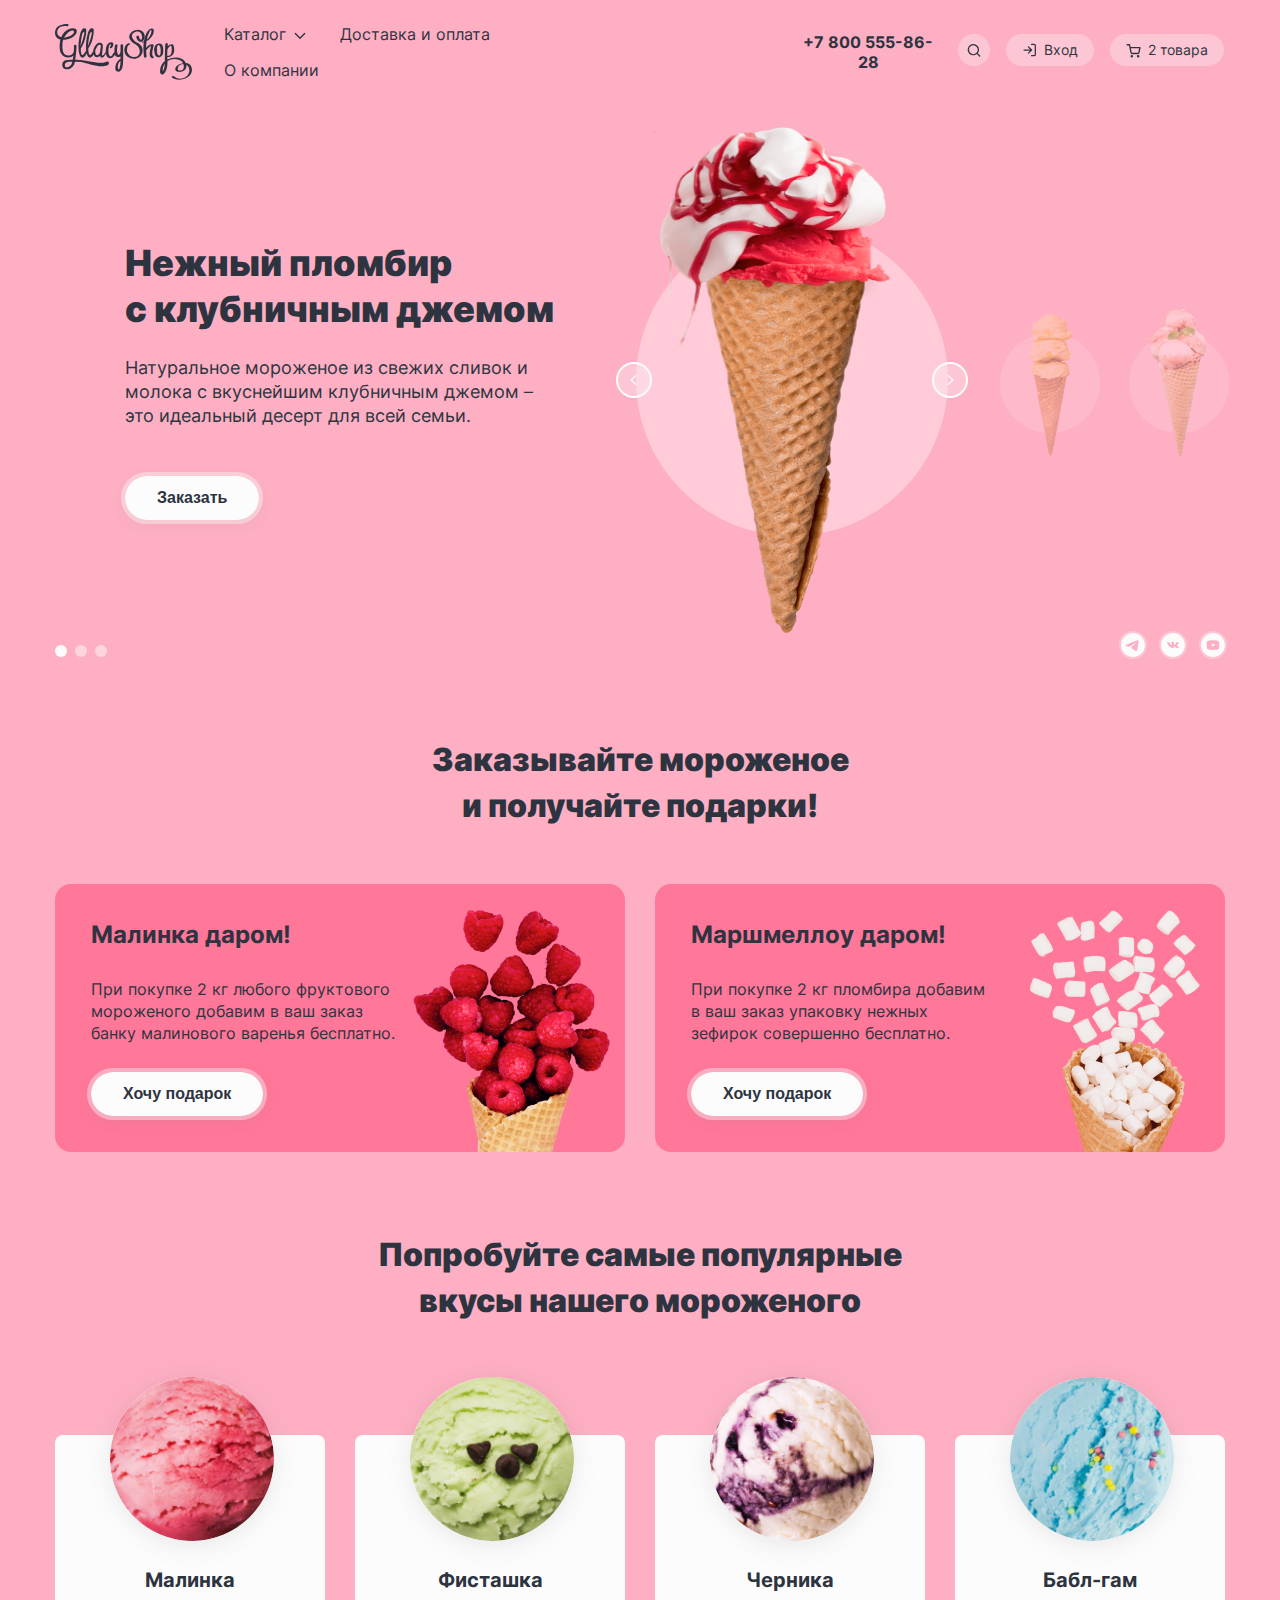
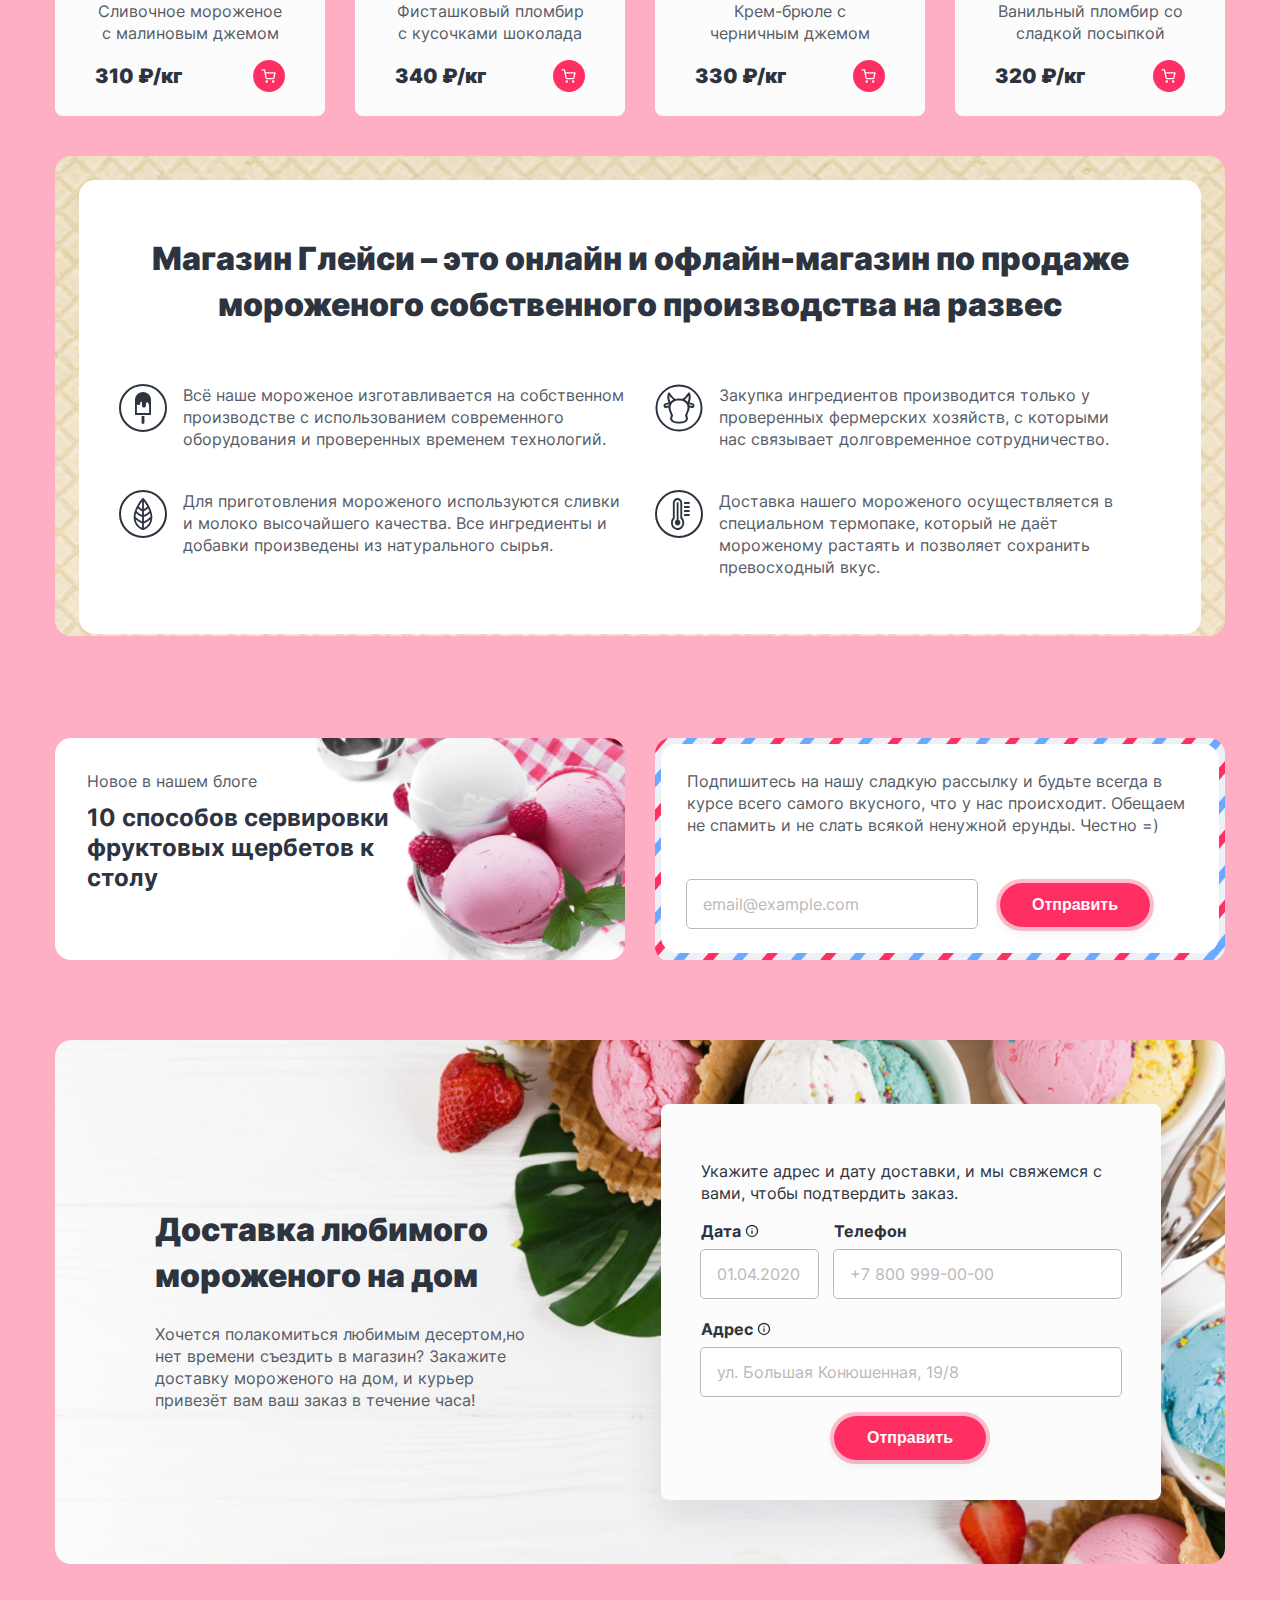
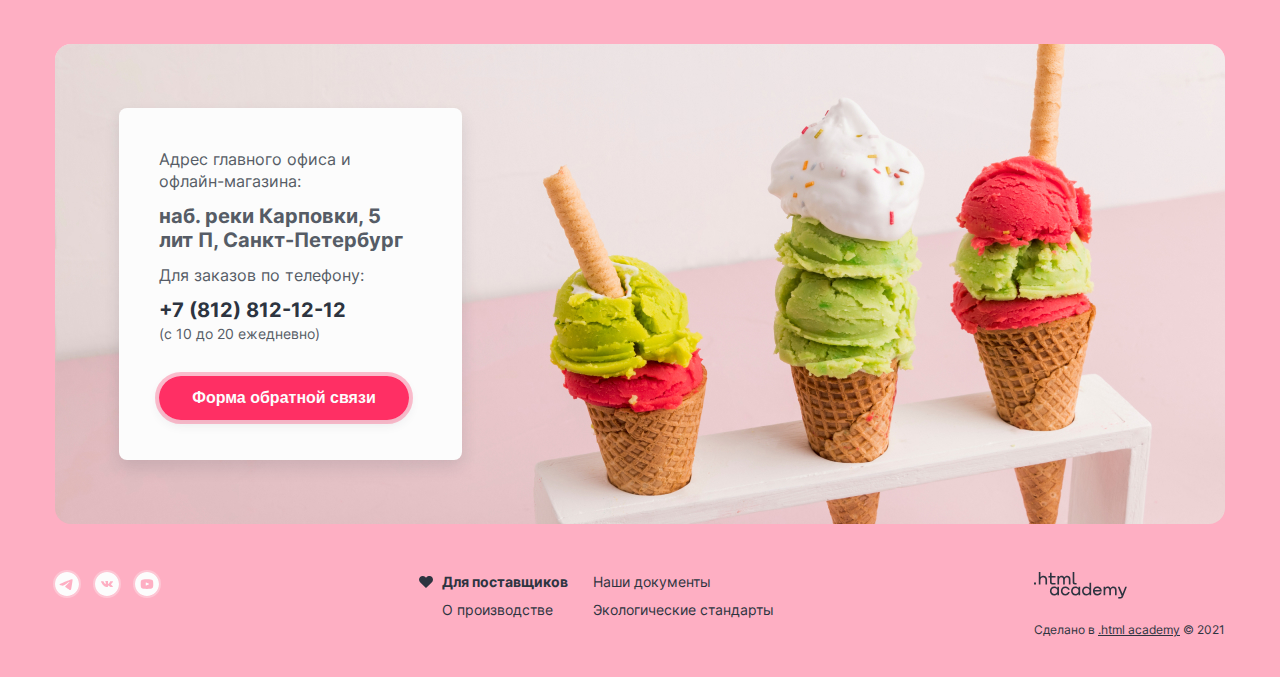
==== commit ccc9dc5c: "Попапы, слайдеры, формы" ====
--- a/project/index.html
+++ b/project/index.html
@@ -23,6 +23,29 @@
                 <path fill-rule="evenodd" d="M3.808 7.053a.667.667 0 1 0-.943.943l4.66 4.66a.664.664 0 0 0 .955 0l4.661-4.66a.667.667 0 0 0-.942-.943l-4.196 4.195-4.195-4.195Z" clip-rule="evenodd"/>
               </svg>
             </button>
+            <div class="popover-catalog popover">
+              <div class="popover-content">
+                <div class="visually-hidden"> Корзина</div>
+                <ul class="popover-catalog-list">
+                  <li class="popover-catalog-item">
+                    <a class="popover-catalog-link" href="#">Новинки</a>
+                  </li>
+                  <div class="popover-catalog-decorative"></div>
+                  <li class="popover-catalog-item">
+                    <a class="popover-catalog-link" href="#">Сливочное</a>
+                  </li>
+                  <li class="popover-catalog-item">
+                    <a class="popover-catalog-link" href="#">Щербеты</a>
+                  </li>
+                  <li class="popover-catalog-item">
+                    <a class="popover-catalog-link" href="#">Фруктовый лед</a>
+                  </li>
+                  <li class="popover-catalog-item">
+                    <a class="popover-catalog-link" href="#">Мелорин</a>
+                  </li>
+                </ul>
+              </div>
+            </div>
           </li>
           <li class="navigation-item">
             <a class="navigation-link" href="#">
@@ -42,6 +65,16 @@
               </svg>
               <span class="visually-hidden">Поиск</span>
             </button>
+            <div class="popover-search popover">
+              <div class="popover-content">
+                <div class="visually-hidden"> Поиск</div>
+                   <form class="search-form" action="https://echo.htmlacademy.ru/" method="get">
+                     <label for="search-label">
+                    <input class="field" type="text" name="search" placeholder="Поиск по сайту">
+                    </label>
+                  </form>
+                 </div>
+            </div>
           </li>
           <li class="user-panel-item">
             <button class="user-panel-button sign-in-button" type="button">
@@ -50,6 +83,26 @@
               </svg>
               Вход
             </button>
+            <div class="popover-sign-in popover">
+              <div class="popover-content">
+                <h2 class="popover-sign-in-title">Личный кабинет</h2>
+                  <form class="sign-in-form" action="https://echo.htmlacademy.ru/" method="get">
+                    <label class="sign-in-label sign-in-username" for="sign-in-username">
+                      <input class="field" type="email" name="sign-in-username" id="sign-in-username" placeholder="email@example.com">
+                    </label>
+                    <label class="sign-in-label sign-in-phone" for="sign-in-phone">
+                      <input class="field" type="password" name="sign-in-phone" id="sign-in-phone" placeholder="Пароль">
+                    </label>
+                    <div class="enter-container">
+                    <button class="button button-submit" type="submit">Войти</button>
+                      <div class="enter-container-links">
+                        <a class="sign-in-link" href="#">Забыли пароль?</a>
+                        <a class="sign-in-link" href="#">Регистрация</a>
+                      </div>
+                    </div>
+                  </form>
+              </div>
+            </div>
           </li>
           <li class="user-panel-item">
             <button class="user-panel-button cart-panel-button" type="button">
@@ -58,6 +111,49 @@
               </svg>
               2 товара
             </button>
+            <div class="popover-cart popover">
+              <div class="popover-content">
+                <h2 class="popover-cart-title">Корзина</h2>
+                <ul class="popover-cart-list">
+                  <li class="popover-cart-item">
+                      <img class="popover-cart-image" src="images/catalog/1.jpg" width="46" height="46">
+                      <div class="cart-details">
+                        <span class="cart-name">Малинка</span>
+                        <span class="cart-calculation">1 кг х 310 ₽</span>
+                      </div>
+                      <div class="cart-right-content">
+                      <span class="cart-price">310 ₽</span>
+                      <button class="close-button" type="button">
+                        <span class="visually-hidden">Закрыть</span>
+                        <svg class="close-icon" xmlns="http://www.w3.org/2000/svg" width="16" height="16" fill="none" viewBox="0 0 16 16">
+                          <path fill-rule="evenodd" d="M12.803 4.138a.667.667 0 1 0-.943-.943L8 7.056l-3.862-3.86a.667.667 0 1 0-.943.942L7.056 8l-3.86 3.861a.667.667 0 1 0 .942.943L8 8.942l3.861 3.861a.667.667 0 1 0 .943-.943L8.942 8l3.861-3.862Z" clip-rule="evenodd"/>
+                        </svg>
+                      </button>
+                      </div>
+                  </li>
+                  <li class="popover-cart-item">
+                    <img class="popover-cart-image" src="images/catalog/4.jpg" width="46" height="46">
+                    <div class="cart-details">
+                      <span class="cart-name">Бабл-гам</span>
+                      <span class="cart-calculation">1,5 кг х 320 ₽</span>
+                    </div>
+                    <div class="cart-right-content">
+                    <span class="cart-price">480 ₽</span>
+                    <button class="close-button" type="button">
+                      <span class="visually-hidden">Закрыть</span>
+                      <svg class="close-icon" xmlns="http://www.w3.org/2000/svg" width="16" height="16" fill="none" viewBox="0 0 16 16">
+                        <path fill-rule="evenodd" d="M12.803 4.138a.667.667 0 1 0-.943-.943L8 7.056l-3.862-3.86a.667.667 0 1 0-.943.942L7.056 8l-3.86 3.861a.667.667 0 1 0 .942.943L8 8.942l3.861 3.861a.667.667 0 1 0 .943-.943L8.942 8l3.861-3.862Z" clip-rule="evenodd"/>
+                      </svg>
+                    </button>
+                    </div>
+                </li>
+                </ul>
+                <div class="cart-total">
+                  <button class="button button-submit" type="submit">Оформить заказ</button>
+                  <span class="cart-price-total">Итого: 790 ₽</span>
+                </div>
+              </div>
+            </div>
           </li>
         </ul>
       </nav>
@@ -67,69 +163,102 @@
         <h1 class="visually-hidden">Магазин мороженого "Глейси"</h1>
         <div class="index-colunms">
         <!-- Слайдер -->
-
         <section class="slider">
-          <div class="slider-button-container">
-            <button class="slider-button slider-prev" type="button">
-              <svg class="slider-icon" aria-hidden="true" focusable="false" xmlns="http://www.w3.org/2000/svg" width="16" height="16" fill="none" viewBox="0 0 17 16">
-                <path fill-rule="evenodd" d="M9.71 13.135a.665.665 0 0 0 .94-.94l-4.2-4.201 4.2-4.202a.665.665 0 0 0-.94-.94L5.042 7.52l-.003.003c-.26.26-.26.681 0 .94l4.671 4.672Z" clip-rule="evenodd"/>
-              </svg>
-              <span class="visually-hidden">Предыдущий слайд</span>
-            </button>
-            <button class="slider-button slider-next" type="button">
-              <svg class="slider-icon" aria-hidden="true" focusable="false" xmlns="http://www.w3.org/2000/svg" width="16" height="16" fill="none" viewBox="0 0 17 16">
-                <path fill-rule="evenodd" d="M9.71 13.135a.665.665 0 0 0 .94-.94l-4.2-4.201 4.2-4.202a.665.665 0 0 0-.94-.94L5.042 7.52l-.003.003c-.26.26-.26.681 0 .94l4.671 4.672Z" clip-rule="evenodd"/>
-              </svg>
-              <span class="visually-hidden">Следующий слайд</span>
-            </button>
-          </div>
-          <ul class="slider-list">
-            <li class="slider-item">
-              <div class="slider-container">
-              <h2 class="slider-title">Нежный пломбир&nbsp;с клубничным джемом</h2>
-              <p class="slider-description">Натуральное мороженое из свежих сливок и молока с вкуснейшим клубничным
-                джемом –
-                это идеальный десерт для
-                всей семьи. </p>
-              <button class="button" type="button">
-                <span class="button-title">Заказать</span>
-              </button>
-              </div>
-              <img class="slider-image" src="images/ice-cream1.png" width="327" height="507"
-                alt="Рожок мороженого с клубникой.">
-            </li>
-            <li class="slider-item">
-              <div class="slider-container">
-              <h2 class="slider-title">Сливочное мороженое&nbsp;со вкусом банана</h2>
-              <p class="slider-description">Сливочное мороженое с ярким банановым вкусом подарит вам свежесть и
-                наслаждение
-                даже в самый жаркий
-                летний день.</p>
-                <button class="button" type="button">
-                <span class="button-title">Заказать</span>
-              </button>
-              </div>
-              <img class="slider-image" src="images/ice-cream2.png" width="312" height="507"
-                alt="Рожок мороженого с бананом.">
-            </li>
-            <li class="slider-item">
-              <div class="slider-container">
-              <h2 class="slider-title">Карамельный пломбир&nbsp;с маршмеллоу</h2>
-              <p class="slider-description">Необычный сладкий десерт с карамельным топпингом и кусочками зефира завоюет
-                сердца сладкоежек всех
-                возрастов.</p>
-                <button class="button" type="button">
-                <span class="button-title">Заказать</span>
-              </button>
-              </div>
-              <img class="slider-image" src="images/ice-cream3.png" width="350" height="507"
-                alt="Рожок мороженого с маршмеллоу.">
-            </li>
-          </ul>
+            <ul class="slider-list">
+                <li class="slider-item slider-item-current slider-item-first">
+                  <div class="slider-left-content">
+                  <h2 class="slider-title">Нежный пломбир с&nbsp;клубничным джемом</h2>
+                  <p class="slider-description">Натуральное мороженое из свежих сливок&nbsp;и молока с вкуснейшим клубничным
+                    джемом –
+                    это идеальный десерт для
+                    всей семьи. </p>
+                  <button class="button" type="button">
+                    <span class="button-title">Заказать</span>
+                  </button>
+                  </div>
+                  <div class="slider-wrapper">
+                  <img class="slider-image" src="images/ice-cream1.png" width="327" height="507"
+                    alt="Рожок мороженого с клубникой.">
+                    <div class="slider-background"></div>
+                    <div class="slider-controls">
+                      <button class="slider-button slider-prev" type="button">
+                        <svg class="slider-icon" aria-hidden="true" focusable="false" xmlns="http://www.w3.org/2000/svg" width="16" height="16" fill="none" viewBox="0 0 17 16">
+                          <path fill-rule="evenodd" d="M9.71 13.135a.665.665 0 0 0 .94-.94l-4.2-4.201 4.2-4.202a.665.665 0 0 0-.94-.94L5.042 7.52l-.003.003c-.26.26-.26.681 0 .94l4.671 4.672Z" clip-rule="evenodd"/>
+                        </svg>
+                        <span class="visually-hidden">Предыдущий слайд</span>
+                      </button>
+                      <button class="slider-button slider-next" type="button">
+                        <svg class="slider-icon" aria-hidden="true" focusable="false" xmlns="http://www.w3.org/2000/svg" width="16" height="16" fill="none" viewBox="0 0 17 16">
+                          <path fill-rule="evenodd" d="M9.71 13.135a.665.665 0 0 0 .94-.94l-4.2-4.201 4.2-4.202a.665.665 0 0 0-.94-.94L5.042 7.52l-.003.003c-.26.26-.26.681 0 .94l4.671 4.672Z" clip-rule="evenodd"/>
+                        </svg>
+                        <span class="visually-hidden">Следующий слайд</span>
+                      </button>
+                    </div>
+                  </div>
+                </li>
+                <li class=" slider-item-next">
+                  <div class="slider-left-content">
+                  <h2 class="slider-title">Сливочное мороженое со&nbsp;вкусом банана</h2>
+                  <p class="slider-description">Сливочное мороженое с ярким банановым вкусом подарит вам свежесть и
+                    наслаждение даже в самый жаркий летний день.</p>
+                  <button class="button" type="button">
+                    <span class="button-title">Заказать</span>
+                  </button>
+                  </div>
+                  <div class="slider-wrapper">
+                    <img class="slider-image" src="images/ice-cream2.png" width="312" height="507"
+                    alt="Рожок мороженого с бананом.">
+                    <div class="slider-background"></div>
+                    <div class="slider-controls">
+                      <button class="slider-button slider-prev" type="button">
+                        <svg class="slider-icon" aria-hidden="true" focusable="false" xmlns="http://www.w3.org/2000/svg" width="16" height="16" fill="none" viewBox="0 0 17 16">
+                          <path fill-rule="evenodd" d="M9.71 13.135a.665.665 0 0 0 .94-.94l-4.2-4.201 4.2-4.202a.665.665 0 0 0-.94-.94L5.042 7.52l-.003.003c-.26.26-.26.681 0 .94l4.671 4.672Z" clip-rule="evenodd"/>
+                        </svg>
+                        <span class="visually-hidden">Предыдущий слайд</span>
+                      </button>
+                      <button class="slider-button slider-next" type="button">
+                        <svg class="slider-icon" aria-hidden="true" focusable="false" xmlns="http://www.w3.org/2000/svg" width="16" height="16" fill="none" viewBox="0 0 17 16">
+                          <path fill-rule="evenodd" d="M9.71 13.135a.665.665 0 0 0 .94-.94l-4.2-4.201 4.2-4.202a.665.665 0 0 0-.94-.94L5.042 7.52l-.003.003c-.26.26-.26.681 0 .94l4.671 4.672Z" clip-rule="evenodd"/>
+                        </svg>
+                        <span class="visually-hidden">Следующий слайд</span>
+                      </button>
+                    </div>
+                  </div>
+                </li>
+                <li class="slider-item-next">
+                  <div class="slider-left-content">
+                    <h2 class="slider-title">Карамельный пломбир с&nbsp;маршмеллоу</h2>
+                    <p class="slider-description">Необычный сладкий десерт с карамельным топпингом и кусочками зефира завоюет
+                      сердца сладкоежек всех возрастов.</p>
+                  <button class="button" type="button">
+                    <span class="button-title">Заказать</span>
+                  </button>
+                  </div>
+                  <div class="slider-wrapper">
+                    <img class="slider-image" src="images/ice-cream3.png" width="350" height="507"
+                    alt="Рожок мороженого с маршмеллоу.">
+                    <div class="slider-background"></div>
+                    <div class="slider-controls">
+                      <button class="slider-button slider-prev" type="button">
+                        <svg class="slider-icon" aria-hidden="true" focusable="false" xmlns="http://www.w3.org/2000/svg" width="16" height="16" fill="none" viewBox="0 0 17 16">
+                          <path fill-rule="evenodd" d="M9.71 13.135a.665.665 0 0 0 .94-.94l-4.2-4.201 4.2-4.202a.665.665 0 0 0-.94-.94L5.042 7.52l-.003.003c-.26.26-.26.681 0 .94l4.671 4.672Z" clip-rule="evenodd"/>
+                        </svg>
+                        <span class="visually-hidden">Предыдущий слайд</span>
+                      </button>
+                      <button class="slider-button slider-next" type="button">
+                        <svg class="slider-icon" aria-hidden="true" focusable="false" xmlns="http://www.w3.org/2000/svg" width="16" height="16" fill="none" viewBox="0 0 17 16">
+                          <path fill-rule="evenodd" d="M9.71 13.135a.665.665 0 0 0 .94-.94l-4.2-4.201 4.2-4.202a.665.665 0 0 0-.94-.94L5.042 7.52l-.003.003c-.26.26-.26.681 0 .94l4.671 4.672Z" clip-rule="evenodd"/>
+                        </svg>
+                        <span class="visually-hidden">Следующий слайд</span>
+                      </button>
+                    </div>
+                  </div>
+                </li>
+            </ul>
           <div class="slider-other">
           <ul class="slider-pagination-list">
             <li class="slider-pagination-item">
-              <a class="slider-pagination-link" href="#">
+              <a class="slider-pagination-link slider-pagination-current" href="#">
                 <span class="visually-hidden">1</span>
               </a>
             </li>
@@ -298,7 +427,7 @@
                   вкусного, что у нас происходит. Обещаем не спамить и не слать всякой ненужной ерунды. Честно =)</p>
                 <form class="appoitment-form" action="https://echo.htmlacademy.ru/" method="get">
                   <label class="visually-hidden" for="appoitment-name">E-mail</label>
-                  <input class="appoitment-name" type="email" name="appoitment-name" placeholder="email@example.com">
+                  <input class="field appoitment-name" type="email" name="appoitment-name" placeholder="email@example.com">
                   <button class="button button-submit" type="submit">Отправить</button>
                 </form>
               </div>
@@ -313,21 +442,39 @@
                 Закажите
                 доставку мороженого на дом, и курьер привезёт вам ваш заказ в течение часа!</p>
             </div>
-            <div class="delivery-item delivery-form-section">
+            <div class="delivery-form-section">
               <p class="delivery-caption">Укажите адрес и дату доставки, и мы свяжемся с вами, чтобы подтвердить заказ.
               </p>
               <form class="delivery-form" action="https://echo.htmlacademy.ru/" method="post">
-                <label class="delivery-label delivery-date" for="delivery-date">
-                  <span class="delivery-label-title">Дата</span>
-                  <input type="text" id="delivery-date" placeholder="01.04.2020">
+
+                  <label class="delivery-label delivery-date" for="delivery-date">
+                    <span class="delivery-label-title">
+                      Дата
+                      <span class="tooltip">
+                        <button class="tooltip-toggle" type="button">
+                          <svg xmlns="http://www.w3.org/2000/svg" width="14" height="14" fill="none" viewBox="0 0 14 14"><path fill="#2D3440" fill-rule="evenodd" d="M7 2.125a4.875 4.875 0 1 0 0 9.75 4.875 4.875 0 0 0 0-9.75ZM.792 7a6.209 6.209 0 1 1 12.417 0A6.209 6.209 0 0 1 .792 7ZM7 6.333c.368 0 .667.299.667.667v2.217a.667.667 0 0 1-1.334 0V7c0-.368.299-.667.667-.667Zm0-2.216A.667.667 0 1 0 7 5.45h.006a.667.667 0 0 0 0-1.333H7Z" clip-rule="evenodd"/></svg>
+                        </button>
+                      </span>
+                    </span>
+                  <input class="field" type="text" name="delivery-date" id="delivery-date" placeholder="01.04.2020">
                 </label>
                 <label class="delivery-label delivery-phone" for="delivery-phone">
-                  <span class="delivery-label-title">Телефон</span>
-                  <input type="tel" id="delivery-phone" placeholder="+7 800 999-00-00">
+                  <span class="delivery-label-title">
+                    Телефон
+                  </span>
+                  <input class="field" type="tel" name="delivery-phone" id="delivery-phone" placeholder="+7 800 999-00-00">
                 </label>
                 <label class="delivery-label delivery-address" for="delivery-address">
-                  <span class="delivery-label-title">Адрес</span>
-                  <input type="text" id="delivery-address" placeholder="ул. Большая Конюшенная, 19/8">
+                  <span class="delivery-label-title">
+                    Адрес
+                    <span class="tooltip">
+                      <button class="tooltip-toggle" aria-labelledby="tooltip-label-date" type="button">
+                        <svg xmlns="http://www.w3.org/2000/svg" width="14" height="14" fill="none" viewBox="0 0 14 14"><path fill="#2D3440" fill-rule="evenodd" d="M7 2.125a4.875 4.875 0 1 0 0 9.75 4.875 4.875 0 0 0 0-9.75ZM.792 7a6.209 6.209 0 1 1 12.417 0A6.209 6.209 0 0 1 .792 7ZM7 6.333c.368 0 .667.299.667.667v2.217a.667.667 0 0 1-1.334 0V7c0-.368.299-.667.667-.667Zm0-2.216A.667.667 0 1 0 7 5.45h.006a.667.667 0 0 0 0-1.333H7Z" clip-rule="evenodd"/></svg>
+                      </button>
+                      <span class="tooltip-text" role="tooltip" id="tooltip-label-date" >Введите название улицы, дома и квартиры</span>
+                    </span>
+                  </span>
+                  <input class="field" type="text" name="delivery-address" id="delivery-address" placeholder="ул. Большая Конюшенная, 19/8">
                 </label>
                 <button class="button button-submit" type="submit">Отправить</button>
               </form>
@@ -411,6 +558,33 @@
         </div>
       </div>
     </footer>
+
+    <div class="modal-container modal-container-close">
+      <div class="modal modal-letter">
+        <button class="close-button" type="button">
+          <span class="visually-hidden">Закрыть</span>
+          <svg class="close-icon" xmlns="http://www.w3.org/2000/svg" width="20" height="20" fill="none" viewBox="0 0 16 16">
+            <path fill-rule="evenodd" d="M12.803 4.138a.667.667 0 1 0-.943-.943L8 7.056l-3.862-3.86a.667.667 0 1 0-.943.942L7.056 8l-3.86 3.861a.667.667 0 1 0 .942.943L8 8.942l3.861 3.861a.667.667 0 1 0 .943-.943L8.942 8l3.861-3.862Z" clip-rule="evenodd"/>
+          </svg>
+        </button>
+        <section class="modal-content">
+          <h2 class="modal-title">Мы обязательно ответим вам!</h2>
+          <form class="modal-form" action="https://echo.htmlacademy.ru/" method="post">
+            <label class="modal-label modal-name" for="modal-name">
+              <input class="field" type="text" name="modal-name" id="modal-name" placeholder="Имя и Фамилия">
+            </label>
+            <label class="modal-label modal-email" for="modal-email">
+              <input class="field" type="email" name="modal-email" id="modal-email" placeholder="email@example.com">
+            </label>
+            <label class="modal-label modal-address" for="modal-address">
+              <textarea class="field fieldarea" type="text" name="letter" id="letter" rows="6" placeholder="В свободной форме"></textarea>
+            </label>
+            <button class="button button-submit" type="submit">Отправить</button>
+          </form>
+        </section>
+      </div>
+    </div>
+
   </body>
 
 </html>
--- a/project/styles/styles.css
+++ b/project/styles/styles.css
@@ -147,7 +147,12 @@
   border: none;
   border-radius: 20px;
   background-color: rgba(252, 252, 252, 0.3);
-  outline: 2px solid #FCFCFC;;
+  outline: 2px solid #FCFCFC;
+}
+
+.catalog-filter .catalog-filter-button{
+  align-self: flex-end;
+  margin-bottom: 2px;
 }
 
 .catalog-filter-button:hover{
@@ -169,6 +174,24 @@
   background: rgba(252, 252, 252, 0.3);
   opacity: 0.4;
   outline: 2px solid #FCFCFC;
+}
+
+/* close-buttton */
+
+.close-button{
+  display: inline-block;
+  height: 16px;
+  margin: 0;
+  padding: 0;
+  box-sizing: border-box;
+  text-decoration: none;
+  border: none;
+  cursor: pointer;
+  background: none;
+}
+
+.close-icon{
+  fill:#2D3440;
 }
 
 /* social-button */
@@ -252,6 +275,10 @@
   list-style-type: none;
 }
 
+.navigation-item{
+  position: relative;
+}
+
 .navigation-user{
   display: flex;
   flex-wrap: wrap;
@@ -328,6 +355,10 @@
   margin: auto 0;
 }
 
+.user-panel-item{
+  position: relative;
+}
+
 .cart-panel-button{
   border-radius: 30px;
   padding-left: 38px;
@@ -401,25 +432,63 @@
 /* slider */
 /* Слайдер в грид */
 
+
 .slider-list{
-margin: 0;
-padding: 0;
-text-align: left;
-color: #2D3440;
-list-style-type: none;
-}
-
-.slider-button-container{
-  display: flex;
-  column-gap: 287px;
+  display: flex;
+  column-gap: 41px;
+  width: 1100px;
+  margin: 0;
+  padding: 0;
+  margin-left: 70px;
+  list-style-type: none;
+}
+
+.slider-item{
+  display: flex;
+  margin: 0;
+  padding: 0;
+}
+
+.slider-item-next .slider-left-content,
+.slider-item-next .slider-controls{
+  display: none;
+}
+
+
+.slider-wrapper{
+  width: 352px;
+  display: flex;
+  justify-content: center;
+  position: relative;
+  margin-top: 22px;
+}
+
+.slider-background{
+  position: absolute;
+  border-radius: 50%;
+  height: 312px;
+  background-color: #FFCBD8;
+  z-index: -1;
+  width: 312px;
+  top: 50%;
+  transform: translateY(-50%);
+}
+
+.slider-controls{
+  display: flex;
+  justify-content: space-between;
+  position: absolute;
+  top: 50%;
+  width: 100%;
+  transform: translateY(-50%);
 }
 
 .slider-button{
   position: relative;
   background: rgba(252, 252, 252, 0.3);
-  padding: 16px;
-  outline: 2px solid #FCFCFC;
-  border: none;
+  height: 36px;
+  width: 36px;
+  border: 2px solid #FCFCFC;
   border-radius: 26px;
   cursor: pointer;
 }
@@ -435,7 +504,7 @@
 
 .slider-button:focus{
   background-color: rgba(252, 252, 252, 0.5);
-  outline: 2px solid #2D3440;
+  border: 2px solid #2D3440;
 }
 
 .slider-button:focus .slider-icon{
@@ -444,7 +513,7 @@
 
 .slider-button:active{
   background: rgba(252, 252, 252, 0.5);
-  outline: 2px solid rgba(252, 252, 252, 0.5);
+  border: 2px solid rgba(252, 252, 252, 0.5);
 }
 
 .slider-button:active .slider-icon{
@@ -454,6 +523,28 @@
 .slider-next{
   transform: rotate(180deg);
 }
+
+.slider-item-next{
+  padding-top: 204px;
+  opacity: 40%;
+}
+
+.slider-item-next .slider-image{
+  width: 100%;
+  height: 150px;
+}
+
+.slider-item-next .slider-wrapper{
+  margin:0;
+  padding: 0;
+  width: 100%;
+}
+
+.slider-item-next .slider-background{
+  width: 100px;
+  height: 100px;
+}
+
 
 .slider-icon{
   position: absolute;
@@ -465,42 +556,38 @@
   fill: #FCFCFC;
 }
 
-.slider-item{
-  display: flex;
-  width: 1100px;
-  margin-left: 70px;
-}
-
 .slider-title{
   width: 470px;
   font-weight: 900;
   font-size: 36px;
   font-style: normal;
   line-height: 46px;
-  margin: 0 ;
-  padding: 0;
-}
+  margin: 0;
+  padding: 0;
+  padding-bottom: 24px;
+}
+
 .slider-description {
   max-width: 429px;
   font-size: 18px;
   line-height: 24px;
+  margin: 0;
+  padding: 0;
   margin-bottom: 48px;
-  padding: 0;
-}
-
-.slider-container{
-  margin: 136px 5px 0 0;
+}
+
+.slider-left-content{
+  margin: 136px 21px 0 0;
 }
 
 .slider-pagination-list{
   width: 52px;
   display: flex;
+  justify-content: space-between;
   align-items: flex-end;
   list-style-type: none;
-}
-
-.slider-pagination-item{
-  margin-right: 8px;
+  padding: 0;
+  margin: 0;
 }
 
 .slider-pagination-link{
@@ -524,7 +611,7 @@
   background-color: rgba(252, 252, 252, 0.7);
 }
 
-.slider-pagination-link:current{
+.slider-pagination-current{
   background-color: #FCFCFC;
 }
 
@@ -536,6 +623,11 @@
   display: flex;
   justify-content: space-between;
 }
+
+.slider-image{
+  display: block;
+}
+
 
 /* banner */
 
@@ -601,8 +693,9 @@
 .product-card-image{
   position: absolute;
   display: block;
-  top:-48px;
-  left: 51px;
+  top: -50%;
+  right: 51px;
+  transform: translateY(50%);
   border-radius: 50%;
   filter: drop-shadow(0px 4px 12px rgba(45, 52, 64, 0.1));
 }
@@ -814,7 +907,7 @@
 }
 
 .email-appoitment-background{
-  background: url(../images/background-email.png);
+  background: url(../images/background-email.png) no-repeat;
   background-size: 570px 224px;
 }
 
@@ -822,7 +915,7 @@
   max-width: 570px;
   margin: 6px;
   padding: 26px;
-  padding-bottom: 30px;
+  padding-bottom: 25px;
   background-color: #FFFFFF;
   border-radius: 16px;
 }
@@ -853,6 +946,7 @@
 
 .delivery-item{
  width: 371px;
+ padding-top: 79px;
 }
 
 .delivery-label{
@@ -884,10 +978,13 @@
   font-size: 32px;
   line-height: 46px;
   color: #2D3440;
+  margin: 24px 0;
 }
 
 .delivery-label-title{
+  display: flex;
   font-weight: 700;
+  padding-bottom: 8px;
 }
 
 .delivery-description {
@@ -897,7 +994,7 @@
 /* address */
 
 .address-container{
-  background: url(../images/background-contacts.jpg);
+  background: url(../images/background-contacts.jpg) no-repeat;
   padding: 64px;
   border-radius: 16px;
 }
@@ -1066,45 +1163,55 @@
   display: flex;
   flex-wrap: wrap;
   align-items: center;
-  width: 823px;
-  margin-bottom: 92px;
+  row-gap: 16px;
+  min-width: 823px;
+  margin-bottom: 95px;
 }
 
 .catalog-filter-group{
-  padding: 0;
+  margin: 0;
+  padding: 0;
+  border: none;
+}
+
+.catalog-filter-group:nth-child(2){
   margin-right: 24px;
-  margin-bottom: 16px;
-}
-
+}
 .catalog-filter-group:nth-child(4){
   width: 604px;
   margin-right: 16px;
 }
 
 .catalog-filter-title{
+  margin-left: 16px;
+  margin-bottom: 8px;
+  padding: 0;
   font-weight: 400;
   font-size: 14px;
   line-height: 20px;
-  padding: 0 2px;
 }
 
 .catalog-filter-label{
   display: flex;
-  row-gap: 8px;
   flex-direction: column;
   margin-right: 24px;
-  margin-bottom: 16px;
 }
 
 .catalog-filter-list{
   display: flex;
   list-style-type: none;
-  padding: 0;
-  margin: 0;
+  background-color: rgba(255, 255, 255, 0.3);
+  border-radius: 18px;
+  padding: 8px 2px;
+  margin: 0;
+}
+
+.catalog-filter-group:nth-child(4) .catalog-filter-list{
+  padding: 10px 2px;
 }
 
 .catalog-filter-item{
-  margin-right: 16px;
+  margin-right: 14px;
 }
 
 .catalog-filter-item:first-child{
@@ -1115,6 +1222,141 @@
   margin-right: 24px;
 }
 
+
+
+/* select */
+
+.control-group{
+  width: 100%;
+  padding: 9px 40px 9px 16px;
+  margin: 0;
+  font: inherit;
+  font-weight: 400;
+  font-size: 14px;
+  background-color: rgba(252, 252, 252, 0.3);
+  border: none;
+  border-radius: 18px;
+  background-image: url("../images/icon/select-arrow.svg");
+  background-repeat: no-repeat;
+  background-position: right 16px center;
+  appearance: none;
+}
+
+.control-group:hover{
+  background-color: rgba(252, 252, 252, 0.5);
+}
+
+.control-group:focus{
+  background-color: rgba(252, 252, 252, 0.4);
+  outline: 2px solid #FCFCFC;
+}
+
+
+/* range */
+
+.range{
+  background-color: rgba(255, 255, 255, 0.3);
+  padding: 17px 16px;
+  border-radius: 20px;
+}
+
+.range-scale{
+  position:relative;
+  height: 2px;
+  width: 164px;
+  background-color: rgba(86, 92, 102, 0.3);
+  border-radius: 2px;
+}
+
+.range-bar{
+  position: absolute;
+  opacity: 255;
+  height: 2px;
+  background-color: #565C66;
+}
+
+.range-pin{
+  display: block;
+  position: absolute;
+  height: 16px;
+  width: 16px;
+  padding: 0;
+  background-color: #FCFCFC;
+  border: 6px solid #2D3440;
+  border-radius: 50%;
+}
+
+.range-min{
+  left: 0px;
+  top: 50%;
+  transform: translateY(-50%);
+}
+
+.range-max{
+  left: 72px;
+  top: 50%;
+  transform: translateY(-50%);
+}
+
+.range-pin:hover{
+  background-color: #2D3440;
+  border: 6px solid #FCFCFC;
+}
+
+.range-pin:active{
+  background-color: #2D3440;
+  border: 6px solid #2D3440;
+}
+
+.range-pin:focus{
+  background-color: #2D3440;
+  border: 6px solid #FCFCFC;
+  outline: 2px solid #2D3440;
+}
+
+
+/* checkboxes */
+
+
+.control-marker{
+    position: absolute;
+    top: 2px;
+    left: 0;
+    width: 16px;
+    height: 16px;
+}
+
+.control-input[type="checkbox"]:checked + .control-marker .control-marker-checked,
+.control-input[type="checkbox"] + .control-marker .control-marker-unchecked{
+  display: block;
+}
+
+.control-input[type="checkbox"]:checked + .control-marker .control-marker-unchecked,
+.control-input[type="checkbox"] + .control-marker .control-marker-checked {
+  display: none;
+}
+
+.control-input[type="radio"]:checked + .control-marker .control-marker-checked,
+.control-input[type="radio"] + .control-marker .control-marker-unchecked{
+  display: block;
+}
+
+.control-input[type="radio"]:checked + .control-marker .control-marker-unchecked,
+.control-input[type="radio"] + .control-marker .control-marker-checked {
+  display: none;
+}
+
+.control-marker .control-marker-checked, .control-marker .control-marker-unchecked {
+  fill: #2D3440;
+}
+
+.control-marker:hover .control-marker-checked, .control-marker:hover .control-marker-unchecked {
+  fill: #FCFCFC;
+}
+
+.control-marker:disabled .control-marker-checked, .control-marker:disabled .control-marker-unchecked {
+  fill: rgba(45, 52, 64, 0.5);
+}
 
 /* breadcrumbs */
 
@@ -1153,9 +1395,12 @@
 }
 
 .control-label{
+  display: flex;
+  position: relative;
   font-weight: 400;
   font-size: 14px;
   line-height: 20px;
+  padding-left: 25px;
 }
 
 /* pagination */
@@ -1163,6 +1408,7 @@
 .pagination-container{
   display: flex;
   align-items: center;
+  padding-top: 17px;
   padding-bottom: 80px;
   border-bottom: 1px solid rgba(252, 252, 252, 0.3);
 }
@@ -1196,9 +1442,6 @@
   transform: rotate(180deg);
 }
 
-.pagination-next .pagination-icon {
-}
-
 .pagination-arrow{
   display:block;
   width: 24px;
@@ -1240,3 +1483,466 @@
   display: inline-block;
   margin-left: 490px;
 }
+
+/* forms */
+
+.field{
+  font-family: 'Inter';
+  font-style: normal;
+  box-sizing: border-box;
+  font-weight: 400;
+  font-size: 16px;
+  line-height: 20px;
+  color: inherit;
+  background-color: #FFFFFF;
+  outline: 1px solid #B9B9B9;
+  border-radius: 4px;
+  padding: 14px 16px;
+  border: none;
+}
+
+.field:hover{
+  outline: 1px solid #2D3440;
+}
+
+.field:focus{
+  outline: 2px solid #2D3440;
+}
+
+.field:invalid{
+  outline: 1px solid #EA5454;
+}
+
+.field:invalid:focus{
+  outline: 2px solid #EA5454;
+}
+
+.field:disabled{
+  background: #E7E7E7;
+  outline: 1px solid #B9B9B9;
+}
+
+.field::placeholder{
+  color: #B9B9B9;
+}
+
+.appoitment-form .field{
+  width: 290px;
+  margin-right: 18px;
+}
+
+
+/* popovers */
+
+.popover{
+  display: none;
+}
+
+.popover-content{
+  height: 100%;
+}
+
+/* catalog popover */
+
+.popover-catalog{
+  position: absolute;
+  top: 100%;
+  left: -50%;
+  transform: translateX(50%);
+  z-index: 1;
+  box-sizing: border-box;
+  width: 135px;
+  min-height: 188px;
+  padding: 8px 0px;
+  margin-top: 8px;
+  background-color: #FCFCFC;
+  text-align: left;
+  font-family: 'Inter';
+  font-style: normal;
+  font-weight: 400;
+  font-size: 14px;
+  line-height: 20px;
+  border-radius: 4px;
+  box-shadow: 0px 8px 16px rgba(45, 52, 64, 0.12);
+}
+
+.popover-catalog-list{
+  flex-direction: column;
+  list-style-type: none;
+  margin: 0;
+  padding: 0;
+}
+
+.popover-catalog-item{
+  margin: 0;
+  padding: 0;
+}
+
+.popover-catalog-link{
+  display: block;
+  width: 106px;
+  padding: 6px 13px 6px 16px;
+  color: inherit;
+  text-decoration: none;
+}
+
+.popover-catalog-link:hover{
+  background: #FFCBD8;
+}
+
+.popover-catalog-link:active{
+  background: #FF7799;
+}
+
+.popover-catalog-current{
+  background: #FF4A78;
+  color: #FCFCFC;
+}
+
+.popover-catalog-item:first-child{
+  font-weight: 700;
+  margin-bottom: 2px;
+}
+
+.popover-catalog-decorative{
+  width: 103px;
+  height: 1px;
+  margin: 3px 16px;
+  background-color: #B9B9B9;
+}
+
+/* popover search */
+
+.popover-search{
+  position: absolute;
+  top: 100%;
+  right: 0;
+  z-index: 1;
+  box-sizing: border-box;
+  width: 356px;
+  min-height: 96px;
+  padding: 24px 16px;
+  margin-top: 8px;
+  background-color: #FCFCFC;
+  text-align: left;
+  font-family: 'Inter';
+  font-style: normal;
+  font-weight: 400;
+  font-size: 14px;
+  line-height: 20px;
+  border-radius: 4px;
+  box-shadow: 0px 8px 16px rgba(45, 52, 64, 0.12);
+}
+
+.popover-search .field{
+  width: 292px;
+}
+
+/* popover sign-in */
+
+.popover-sign-in{
+  position: absolute;
+  top: 100%;
+  right: 0;
+  z-index: 1;
+  box-sizing: border-box;
+  width: 420px;
+  padding: 48px;
+  padding-bottom: 52px;
+  margin-top: 8px;
+  background-color: #FCFCFC;
+  text-align: left;
+  font-family: 'Inter';
+  font-style: normal;
+  font-weight: 400;
+  font-size: 14px;
+  line-height: 20px;
+  border-radius: 4px;
+  filter: drop-shadow(0px 15px 40px rgba(45, 52, 64, 0.12));
+}
+
+.popover-sign-in-title{
+  margin-top: 0;
+  margin-bottom: 32px;
+  padding: 0;
+  font-style: normal;
+  font-weight: 700;
+  font-size: 24px;
+  line-height: 30px;
+}
+
+.sign-in-label .field{
+  width: 289px;
+  margin-bottom: 16px;
+}
+
+.enter-container{
+  margin-top: 16px;
+  display: flex;
+  column-gap: 23px;
+  align-items: center;
+  justify-content: flex-start;
+}
+
+.sign-in-link{
+  width: 100%;
+  line-height: 19px;
+  border-bottom: 1px solid #2D3440;;
+  text-decoration: none;
+  color: inherit;
+}
+
+/* cart popover */
+
+
+.popover-cart{
+  position: absolute;
+  top: 100%;
+  right: 0;
+  z-index: 1;
+  box-sizing: border-box;
+  width: 441px;
+  padding: 48px;
+  margin-top: 8px;
+  background-color: #FCFCFC;
+  text-align: left;
+  font-family: 'Inter';
+  font-style: normal;
+  font-weight: 400;
+  font-size: 14px;
+  line-height: 20px;
+  border-radius: 4px;
+  filter: drop-shadow(0px 15px 40px rgba(45, 52, 64, 0.12));
+}
+
+.popover-cart-item{
+  display: flex;
+  align-items: center;
+  justify-content: flex-start;
+  margin-bottom: 24px;
+}
+
+.popover-cart-item:last-child{
+  padding-bottom: 31px;
+  border-bottom: 1px solid #E7E7E7;
+}
+
+.cart-price-total{
+  font-weight: 700;
+  font-size: 18px;
+  line-height: 22px;
+  color: inherit;
+}
+
+.cart-total{
+  margin-top: 32px;
+  display: flex;
+  justify-content: space-between;
+  align-items: center;
+}
+
+.cart-total .button{
+  width: 198px;
+}
+
+.popover-cart-list{
+  list-style-type: none;
+  margin: 0;
+  padding: 0;
+}
+
+.popover-cart-image{
+  display: block;
+  border-radius: 50%;
+  margin-top: 0;
+  margin-right: 16px;
+  padding: 0;
+}
+
+.cart-details{
+  display: flex;
+  flex-direction: column;
+}
+
+.cart-name{
+  font-weight: 700;
+  font-size: 18px;
+  line-height: 22px;
+  color: inherit;
+}
+
+.cart-calculation{
+  font-weight: 400;
+  font-size: 14px;
+  line-height: 20px;
+  color: #B9B9B9;
+}
+
+.cart-price{
+  font-weight: 700;
+  font-size: 18px;
+  line-height: 22px;
+  color: inherit;
+}
+
+.cart-right-content{
+  display: flex;
+  column-gap: 52px;
+  align-items: center;
+  margin-left: auto;
+}
+
+.popover-cart-title{
+  margin-top: 0;
+  margin-bottom: 32px;
+  padding: 0;
+  font-style: normal;
+  font-weight: 700;
+  font-size: 24px;
+  line-height: 30px;
+}
+
+/* popover buttons status */
+
+.current-drop{
+  background-color: #FF4A78;
+  color: #FCFCFC;
+  border-radius: 30px;
+}
+
+.current-drop .navigation-icon{
+  fill: #FCFCFC;
+}
+
+.current-drop .user-panel-icon{
+  fill: #FCFCFC;
+}
+
+.current-drop:hover{
+  opacity: 0.6;
+}
+
+.current-drop:focus{
+  outline: 2px solid #000000;
+}
+
+.current-drop:active{
+  opacity: 0.3;
+}
+
+/* modal-container */
+
+.modal .close-button{
+  position: absolute;
+  top: 0;
+  right: 0;
+  height: 20px;
+  margin-top: 32px;
+  margin-right: 32px;
+}
+
+.modal-container{
+    position: relative;
+    top: 0;
+    left: 0;
+    display: flex;
+    width: 100%;
+    height: 100%;
+    background-color: rgba(45, 52, 64, 0.3);
+}
+
+.modal-container-close {
+  display: none;
+}
+
+.modal{
+  position:relative;
+  margin: auto;
+  padding: 64px;
+  padding-bottom: 66px;
+  background: #FCFCFC;
+  box-shadow: 0px 15px 40px rgba(45, 52, 64, 0.12);
+  border-radius: 8px;
+}
+
+.modal-title{
+  margin-top: 0;
+  margin-bottom: 32px;
+}
+
+.modal-form{
+  display: flex;
+  flex-direction: column;
+}
+
+.modal-label .field{
+  width: 442px;
+  margin-bottom: 16px;
+}
+
+.fieldarea{
+  resize: none;
+}
+
+.modal-content .button{
+  margin-top: 16px;
+  margin-left: auto;
+}
+
+/* tooltip */
+
+.tooltip{
+  position: relative;
+}
+
+.tooltip-toggle{
+  margin-top: 4px;
+  margin-left: 4px;
+  padding: 0;
+  border: none;
+  background-color: transparent;
+  display: block;
+}
+
+.form-label-icon{
+  position: relative;
+  padding-right: 16px;
+}
+
+.tooltip-toggle:hover + .tooltip-text,
+.tooltip-toggle:focus + .tooltip-text {
+  display: block;
+}
+
+.tooltip-text {
+  position:absolute;
+  top: -50%;
+  left: 30px;
+  background: #FCFCFC;
+  color: #565C66;
+  font-size: 12px;
+  line-height: 16px;
+  font-weight: normal;
+  text-transform: none;
+  border: 1px solid #B9B9B9;
+  padding: 8px 10px;
+  border-radius: 1px;
+  display: block;
+  width: 162px;
+  box-shadow: 0px 2px 12px rgba(173, 152, 143, 0.18);
+  z-index: 1;
+  display: none;
+}
+
+.tooltip-text:after {
+  content: '';
+    width: 14px;
+    height: 14px;
+    top: 14px;
+    left: -8;
+    position: absolute;
+    background-color: #FCFCFC;
+    border-bottom: 1px solid #B9B9B9;
+    border-left: 1px solid #B9B9B9;
+    transform: rotate(45deg);
+}
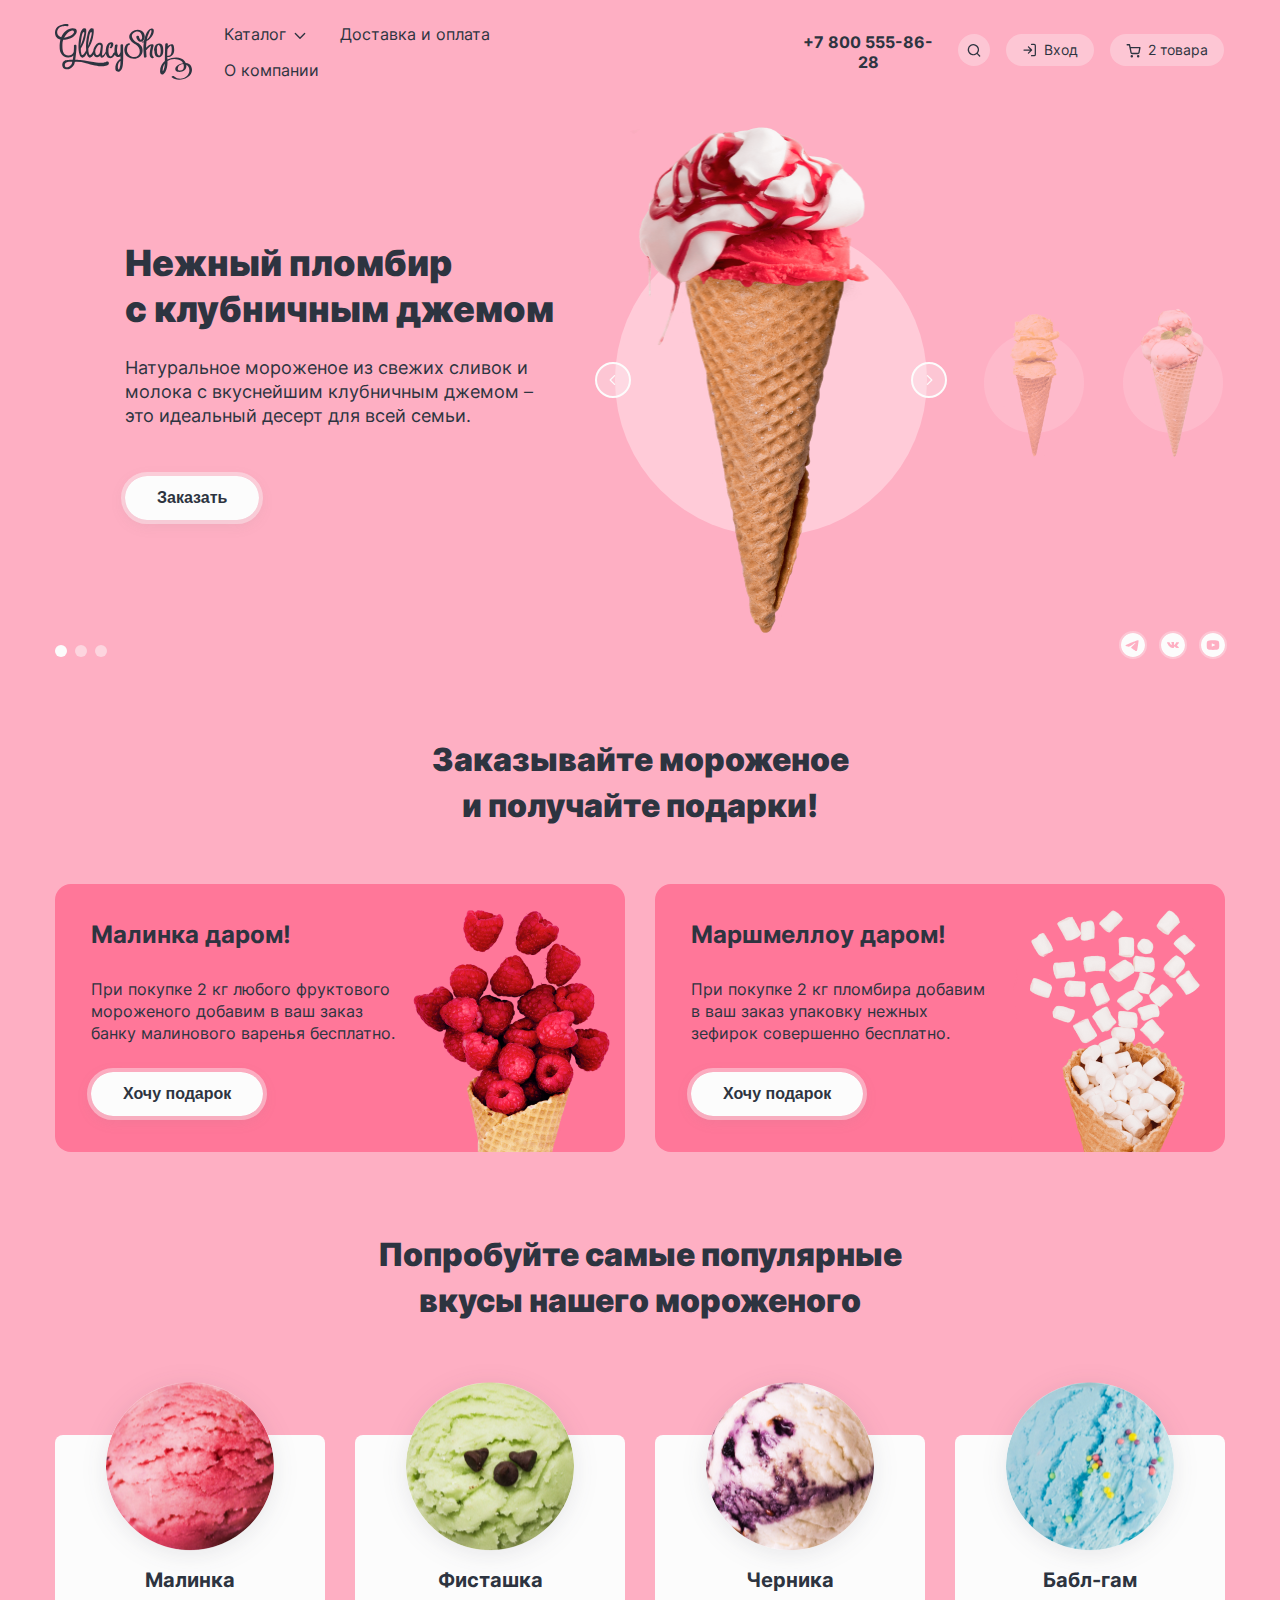
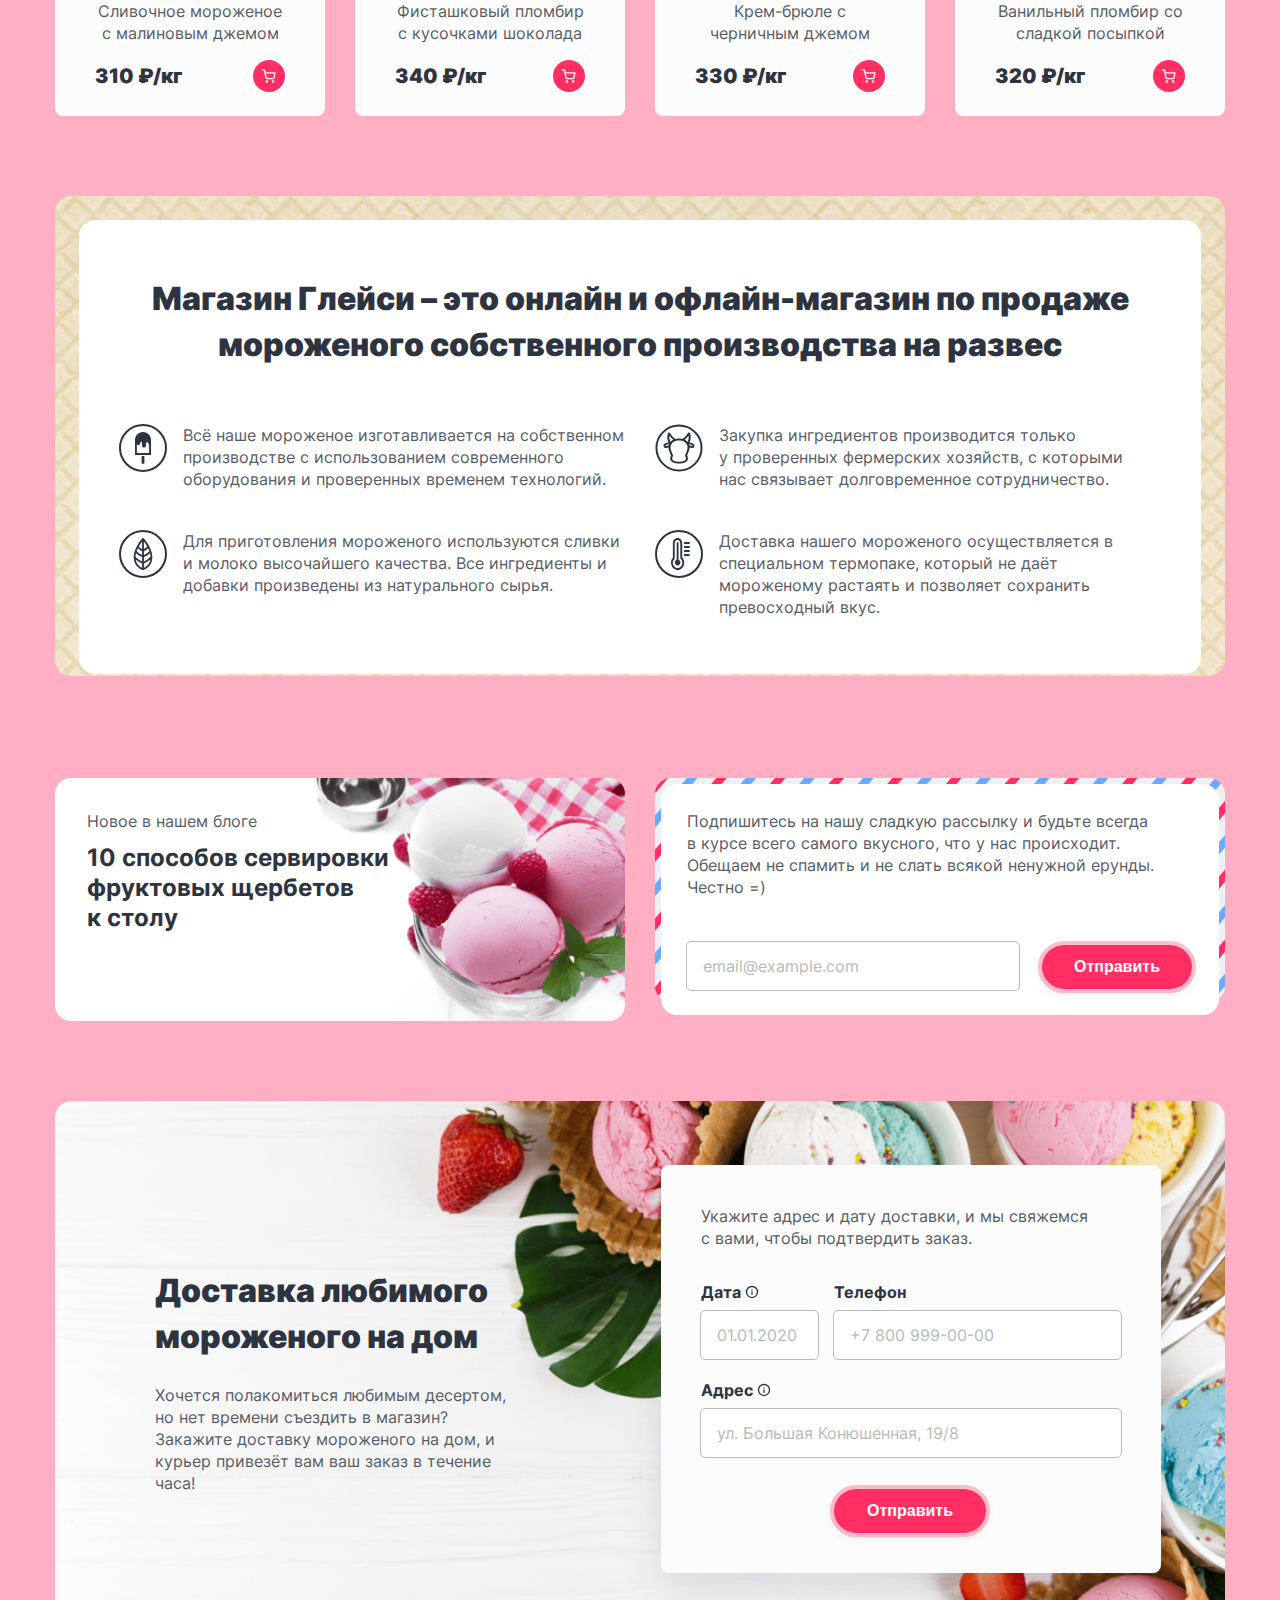
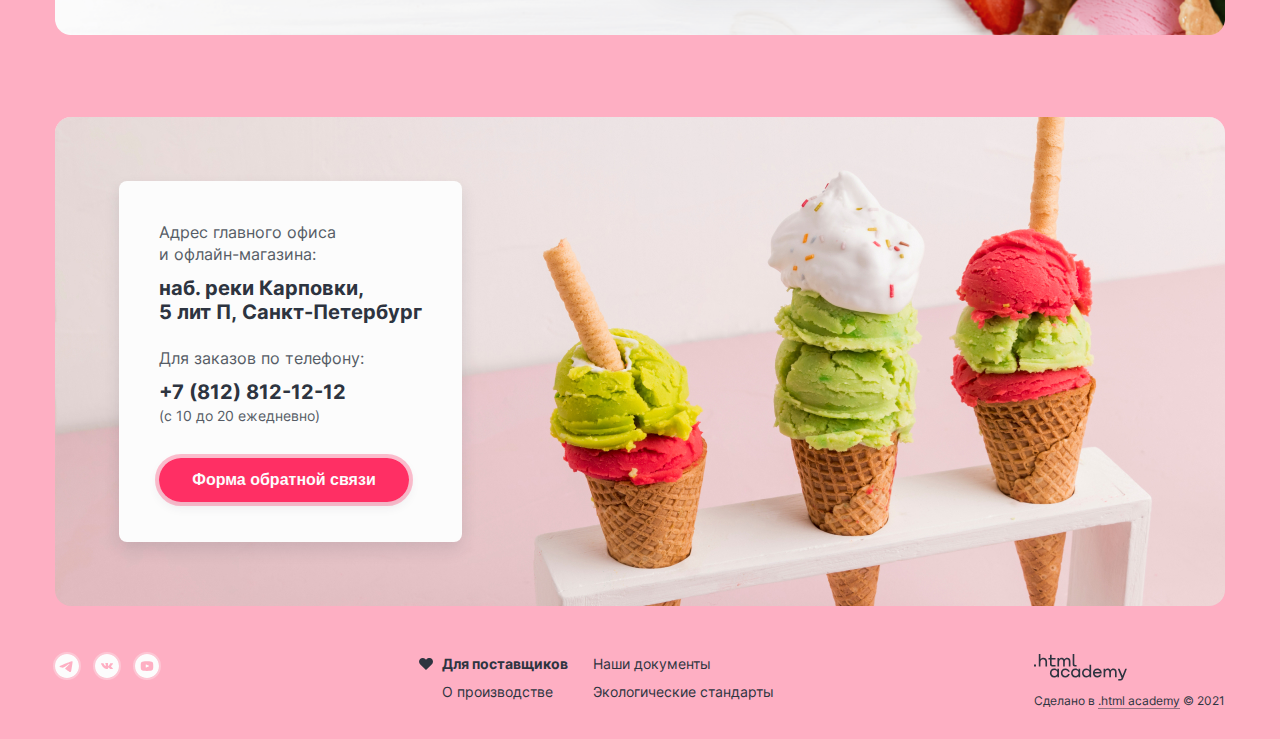
==== commit d50e9628: "Merge pull request #10 from Iliukich/master" ====
--- a/project/index.html
+++ b/project/index.html
@@ -1,302 +1,328 @@
 <!DOCTYPE html>
 <html lang="ru">
 
-  <head>
-    <meta charset="utf-8">
-    <title>HTML Academy: Глейси</title>
-    <link rel="stylesheet" href="styles/styles.css">
-  </head>
-
-  <body>
-    <header class="page-header">
-      <nav class="navigation-header" aria-label="основная">
-        <div class="logo-header">
-          <a class="logo-link" href="index.html">
-            <img class="logo-image" src="images/logo.svg" width="137" height="56" alt="Логотип компании Glassy Shop.">
+<head>
+  <meta charset="utf-8">
+  <title>HTML Academy: Глейси</title>
+  <link rel="stylesheet" href="styles/styles.css">
+  <link href="./images/favicons/favicon-32x32.ico" rel="icon" sizes="32x32">
+  <link href="./images/favicons/favicon-152x152.ico" rel="icon" sizes="152x152">
+</head>
+
+<body>
+  <header class="page-header">
+    <nav class="navigation-header" aria-label="основная">
+      <div class="logo-header">
+        <a class="logo-link" href="index.html">
+          <img class="logo-image" src="images/logo.svg" width="137" height="56" alt="Логотип компании Glassy Shop.">
+        </a>
+      </div>
+      <ul class="navigation-list">
+        <li class="navigation-item">
+          <button class="navigation-link navigation-button" type="button">
+            Каталог
+            <svg class="navigation-icon" aria-hidden="true" focusable="false" xmlns="http://www.w3.org/2000/svg"
+              width="16" height="17" fill="none" viewBox="0 0 16 17">
+              <path fill-rule="evenodd" clip-rule="evenodd" d="M3.808 7.053a.667.667 0 1 0-.943.943l4.66 4.66a.664.664 0 0 0 .955 0l4.661-4.66a.667.667 0 0 0-.942-.943l-4.196 4.195-4.195-4.195Z"/>
+            </svg>
+          </button>
+          <div class="popover-catalog popover">
+            <div class="popover-content">
+              <div class="visually-hidden"> Корзина</div>
+              <ul class="popover-catalog-list">
+                <li class="popover-catalog-item">
+                  <a class="popover-catalog-link" href="#">Новинки</a>
+                  <div class="popover-catalog-decorative"></div>
+                </li>
+                <li class="popover-catalog-item">
+                  <a class="popover-catalog-link" href="#">Сливочное</a>
+                </li>
+                <li class="popover-catalog-item">
+                  <a class="popover-catalog-link" href="#">Щербеты</a>
+                </li>
+                <li class="popover-catalog-item">
+                  <a class="popover-catalog-link" href="#">Фруктовый лед</a>
+                </li>
+                <li class="popover-catalog-item">
+                  <a class="popover-catalog-link" href="#">Мелорин</a>
+                </li>
+              </ul>
+            </div>
+          </div>
+        </li>
+        <li class="navigation-item">
+          <a class="navigation-link" href="#">
+            Доставка и оплата
           </a>
-        </div>
-        <ul class="navigation-list">
-          <li class="navigation-item">
-            <button class="navigation-link navigation-button" type="button">
-              Каталог
-              <svg class="navigation-icon" aria-hidden="true" focusable="false" xmlns="http://www.w3.org/2000/svg" width="16" height="17" fill="none" viewBox="0 0 16 17">
-                <path fill-rule="evenodd" d="M3.808 7.053a.667.667 0 1 0-.943.943l4.66 4.66a.664.664 0 0 0 .955 0l4.661-4.66a.667.667 0 0 0-.942-.943l-4.196 4.195-4.195-4.195Z" clip-rule="evenodd"/>
-              </svg>
-            </button>
-            <div class="popover-catalog popover">
-              <div class="popover-content">
-                <div class="visually-hidden"> Корзина</div>
-                <ul class="popover-catalog-list">
-                  <li class="popover-catalog-item">
-                    <a class="popover-catalog-link" href="#">Новинки</a>
-                  </li>
-                  <div class="popover-catalog-decorative"></div>
-                  <li class="popover-catalog-item">
-                    <a class="popover-catalog-link" href="#">Сливочное</a>
-                  </li>
-                  <li class="popover-catalog-item">
-                    <a class="popover-catalog-link" href="#">Щербеты</a>
-                  </li>
-                  <li class="popover-catalog-item">
-                    <a class="popover-catalog-link" href="#">Фруктовый лед</a>
-                  </li>
-                  <li class="popover-catalog-item">
-                    <a class="popover-catalog-link" href="#">Мелорин</a>
-                  </li>
-                </ul>
-              </div>
+        </li>
+        <li class="navigation-item">
+          <a class="navigation-link" href="#">О компании</a>
+        </li>
+      </ul>
+      <a class="contacts-phone-link" href="tel:+78005558628">+7 800 555-86-28</a>
+      <ul class="navigation-user">
+        <li class="user-panel-item">
+          <button class="user-panel-button search-button" type="button">
+            <svg class="user-panel-icon" aria-hidden="true" focusable="false" xmlns="http://www.w3.org/2000/svg"
+              width="16" height="16" fill="none" viewBox="0 0 16 17">
+              <path fill-rule="evenodd" clip-rule="evenodd"
+                d="M2.663 8.188a4.667 4.667 0 1 1 8.028 3.237.671.671 0 0 0-.123.124 4.667 4.667 0 0 1-7.904-3.361Zm8.412 4.688a6 6 0 1 1 .943-.943l2.45 2.45a.667.667 0 1 1-.943.943l-2.45-2.45Z"
+                 />
+            </svg>
+            <span class="visually-hidden">Поиск</span>
+          </button>
+          <div class="popover-search popover">
+            <div class="popover-content">
+              <div class="visually-hidden"> Поиск</div>
+              <form class="search-form" action="https://echo.htmlacademy.ru/" method="get">
+                <label for="search-label">
+                  <input class="field" type="text" name="search-label" id="search-label" placeholder="Поиск по сайту">
+                </label>
+              </form>
             </div>
-          </li>
-          <li class="navigation-item">
-            <a class="navigation-link" href="#">
-              Доставка и оплата
-            </a>
-          </li>
-          <li class="navigation-item">
-            <a class="navigation-link" href="#">О компании</a>
-          </li>
-        </ul>
-        <a class="contacts-phone-link" href="tel:+78005558628">+7 800 555-86-28</a>
-        <ul class="navigation-user">
-          <li class="user-panel-item">
-            <button class="user-panel-button search-button" type="button">
-              <svg class="user-panel-icon" aria-hidden="true" focusable="false" xmlns="http://www.w3.org/2000/svg" width="16" height="16" fill="none" viewBox="0 0 16 17">
-                <path fill-rule="evenodd" d="M2.663 8.188a4.667 4.667 0 1 1 8.028 3.237.671.671 0 0 0-.123.124 4.667 4.667 0 0 1-7.904-3.361Zm8.412 4.688a6 6 0 1 1 .943-.943l2.45 2.45a.667.667 0 1 1-.943.943l-2.45-2.45Z" clip-rule="evenodd"/>
-              </svg>
-              <span class="visually-hidden">Поиск</span>
-            </button>
-            <div class="popover-search popover">
-              <div class="popover-content">
-                <div class="visually-hidden"> Поиск</div>
-                   <form class="search-form" action="https://echo.htmlacademy.ru/" method="get">
-                     <label for="search-label">
-                    <input class="field" type="text" name="search" placeholder="Поиск по сайту">
-                    </label>
-                  </form>
-                 </div>
+          </div>
+        </li>
+        <li class="user-panel-item">
+          <button class="user-panel-button sign-in-button" type="button">
+            <svg class="user-panel-icon" aria-hidden="true" focusable="false" xmlns="http://www.w3.org/2000/svg"
+              width="16" height="16" fill="none" viewBox="0 0 16 17">
+              <path fill-rule="evenodd" clip-rule="evenodd"
+                d="M9 2.525c0-.369.298-.667.667-.667h2.666a2 2 0 0 1 2 2v9.333a2 2 0 0 1-2 2H9.667a.667.667 0 1 1 0-1.333h2.666A.666.666 0 0 0 13 13.19V3.858a.666.666 0 0 0-.667-.667H9.667A.667.667 0 0 1 9 2.525ZM5.862 4.72c.26-.26.682-.26.943 0l3.329 3.329a.69.69 0 0 1 .129.177.664.664 0 0 1-.13.774l-3.328 3.33a.667.667 0 1 1-.943-.944l2.195-2.195h-6.39a.667.667 0 1 1 0-1.333h6.39L5.862 5.663a.667.667 0 0 1 0-.943Z"
+                 />
+            </svg>
+            Вход
+          </button>
+          <div class="popover-sign-in popover">
+            <div class="popover-content">
+              <h2 class="popover-sign-in-title">Личный кабинет</h2>
+              <form class="sign-in-form" action="https://echo.htmlacademy.ru/" method="get">
+                <label class="sign-in-label sign-in-username" for="sign-in-username">
+                  <input class="field" type="email" name="sign-in-username" id="sign-in-username" placeholder="email@example.com" required>
+                </label>
+                <label class="sign-in-label sign-in-phone" for="sign-in-phone">
+                  <input class="field" type="password" name="sign-in-phone" id="sign-in-phone" placeholder="Пароль" required>
+                </label>
+                <div class="enter-container">
+                  <button class="button button-submit" type="submit">Войти</button>
+                  <div class="enter-container-links">
+                    <a class="sign-in-link" href="#">Забыли пароль?</a>
+                    <a class="sign-in-link" href="#">Регистрация</a>
+                  </div>
+                </div>
+              </form>
             </div>
-          </li>
-          <li class="user-panel-item">
-            <button class="user-panel-button sign-in-button" type="button">
-              <svg class="user-panel-icon" aria-hidden="true" focusable="false" xmlns="http://www.w3.org/2000/svg" width="16" height="16" fill="none" viewBox="0 0 16 17">
-                <path fill-rule="evenodd" d="M9 2.525c0-.369.298-.667.667-.667h2.666a2 2 0 0 1 2 2v9.333a2 2 0 0 1-2 2H9.667a.667.667 0 1 1 0-1.333h2.666A.666.666 0 0 0 13 13.19V3.858a.666.666 0 0 0-.667-.667H9.667A.667.667 0 0 1 9 2.525ZM5.862 4.72c.26-.26.682-.26.943 0l3.329 3.329a.69.69 0 0 1 .129.177.664.664 0 0 1-.13.774l-3.328 3.33a.667.667 0 1 1-.943-.944l2.195-2.195h-6.39a.667.667 0 1 1 0-1.333h6.39L5.862 5.663a.667.667 0 0 1 0-.943Z" clip-rule="evenodd"/>
-              </svg>
-              Вход
-            </button>
-            <div class="popover-sign-in popover">
-              <div class="popover-content">
-                <h2 class="popover-sign-in-title">Личный кабинет</h2>
-                  <form class="sign-in-form" action="https://echo.htmlacademy.ru/" method="get">
-                    <label class="sign-in-label sign-in-username" for="sign-in-username">
-                      <input class="field" type="email" name="sign-in-username" id="sign-in-username" placeholder="email@example.com">
-                    </label>
-                    <label class="sign-in-label sign-in-phone" for="sign-in-phone">
-                      <input class="field" type="password" name="sign-in-phone" id="sign-in-phone" placeholder="Пароль">
-                    </label>
-                    <div class="enter-container">
-                    <button class="button button-submit" type="submit">Войти</button>
-                      <div class="enter-container-links">
-                        <a class="sign-in-link" href="#">Забыли пароль?</a>
-                        <a class="sign-in-link" href="#">Регистрация</a>
-                      </div>
-                    </div>
-                  </form>
-              </div>
-            </div>
-          </li>
-          <li class="user-panel-item">
-            <button class="user-panel-button cart-panel-button" type="button">
-              <svg class="user-panel-icon" aria-hidden="true" focusable="false" xmlns="http://www.w3.org/2000/svg" width="16" height="17" fill="none" viewBox="0 0 16 17">
-                <path fill-rule="evenodd" d="M1.167 2.108a.667.667 0 0 0 0 1.333h1.77l.468 2.336a.664.664 0 0 0 .011.053l.967 4.833a1.825 1.825 0 0 0 1.819 1.47h5.62a1.826 1.826 0 0 0 1.819-1.47l.001-.005.927-4.861a.667.667 0 0 0-.655-.792H4.611l-.473-2.361a.667.667 0 0 0-.654-.536H1.167Zm4.524 8.294-.813-4.064h8.23l-.775 4.067a.492.492 0 0 1-.492.395H6.183a.492.492 0 0 1-.492-.397Zm-1.134 3.961a1.246 1.246 0 1 1 2.492 0 1.246 1.246 0 0 1-2.492 0Zm6.374 0a1.246 1.246 0 1 1 2.491 0 1.246 1.246 0 0 1-2.491 0Z" clip-rule="evenodd"/>
-              </svg>
-              2 товара
-            </button>
-            <div class="popover-cart popover">
-              <div class="popover-content">
-                <h2 class="popover-cart-title">Корзина</h2>
-                <ul class="popover-cart-list">
-                  <li class="popover-cart-item">
-                      <img class="popover-cart-image" src="images/catalog/1.jpg" width="46" height="46">
-                      <div class="cart-details">
-                        <span class="cart-name">Малинка</span>
-                        <span class="cart-calculation">1 кг х 310 ₽</span>
-                      </div>
-                      <div class="cart-right-content">
-                      <span class="cart-price">310 ₽</span>
-                      <button class="close-button" type="button">
-                        <span class="visually-hidden">Закрыть</span>
-                        <svg class="close-icon" xmlns="http://www.w3.org/2000/svg" width="16" height="16" fill="none" viewBox="0 0 16 16">
-                          <path fill-rule="evenodd" d="M12.803 4.138a.667.667 0 1 0-.943-.943L8 7.056l-3.862-3.86a.667.667 0 1 0-.943.942L7.056 8l-3.86 3.861a.667.667 0 1 0 .942.943L8 8.942l3.861 3.861a.667.667 0 1 0 .943-.943L8.942 8l3.861-3.862Z" clip-rule="evenodd"/>
-                        </svg>
-                      </button>
-                      </div>
-                  </li>
-                  <li class="popover-cart-item">
-                    <img class="popover-cart-image" src="images/catalog/4.jpg" width="46" height="46">
-                    <div class="cart-details">
-                      <span class="cart-name">Бабл-гам</span>
-                      <span class="cart-calculation">1,5 кг х 320 ₽</span>
-                    </div>
-                    <div class="cart-right-content">
+          </div>
+        </li>
+        <li class="user-panel-item">
+          <button class="user-panel-button cart-panel-button" type="button">
+            <svg class="user-panel-icon" aria-hidden="true" focusable="false" xmlns="http://www.w3.org/2000/svg"
+              width="16" height="17" fill="none" viewBox="0 0 16 17">
+              <path fill-rule="evenodd" clip-rule="evenodd" d="M1.167 2.108a.667.667 0 0 0 0 1.333h1.77l.468 2.336a.664.664 0 0 0 .011.053l.967 4.833a1.825 1.825 0 0 0 1.819 1.47h5.62a1.826 1.826 0 0 0 1.819-1.47l.001-.005.927-4.861a.667.667 0 0 0-.655-.792H4.611l-.473-2.361a.667.667 0 0 0-.654-.536H1.167Zm4.524 8.294-.813-4.064h8.23l-.775 4.067a.492.492 0 0 1-.492.395H6.183a.492.492 0 0 1-.492-.397Zm-1.134 3.961a1.246 1.246 0 1 1 2.492 0 1.246 1.246 0 0 1-2.492 0Zm6.374 0a1.246 1.246 0 1 1 2.491 0 1.246 1.246 0 0 1-2.491 0Z"/>
+            </svg>
+            2 товара
+          </button>
+          <div class="popover-cart popover">
+            <div class="popover-content">
+              <h2 class="popover-cart-title">Корзина</h2>
+              <ul class="popover-cart-list">
+                <li class="popover-cart-item">
+                  <img class="popover-cart-image" src="images/catalog/1.jpg" width="46" height="46" alt="Малиновое мороженое">
+                  <div class="cart-details">
+                    <span class="cart-name">Малинка</span>
+                    <span class="cart-calculation">1 кг х 310 ₽</span>
+                  </div>
+                  <div class="cart-right-content">
+                    <span class="cart-price">310 ₽</span>
+                    <button class="close-button" type="button">
+                      <span class="visually-hidden">Закрыть</span>
+                      <svg class="close-icon" xmlns="http://www.w3.org/2000/svg" width="16" height="16" fill="none"
+                        viewBox="0 0 16 16">
+                        <path fill-rule="evenodd" clip-rule="evenodd"
+                          d="M12.803 4.138a.667.667 0 1 0-.943-.943L8 7.056l-3.862-3.86a.667.667 0 1 0-.943.942L7.056 8l-3.86 3.861a.667.667 0 1 0 .942.943L8 8.942l3.861 3.861a.667.667 0 1 0 .943-.943L8.942 8l3.861-3.862Z"
+                           />
+                      </svg>
+                    </button>
+                  </div>
+                </li>
+                <li class="popover-cart-item">
+                  <img class="popover-cart-image" src="images/catalog/4.jpg" width="46" height="46" alt="Мороженое со вкусом Бабл-гам">
+                  <div class="cart-details">
+                    <span class="cart-name">Бабл-гам</span>
+                    <span class="cart-calculation">1,5 кг х 320 ₽</span>
+                  </div>
+                  <div class="cart-right-content">
                     <span class="cart-price">480 ₽</span>
                     <button class="close-button" type="button">
                       <span class="visually-hidden">Закрыть</span>
-                      <svg class="close-icon" xmlns="http://www.w3.org/2000/svg" width="16" height="16" fill="none" viewBox="0 0 16 16">
-                        <path fill-rule="evenodd" d="M12.803 4.138a.667.667 0 1 0-.943-.943L8 7.056l-3.862-3.86a.667.667 0 1 0-.943.942L7.056 8l-3.86 3.861a.667.667 0 1 0 .942.943L8 8.942l3.861 3.861a.667.667 0 1 0 .943-.943L8.942 8l3.861-3.862Z" clip-rule="evenodd"/>
+                      <svg class="close-icon" xmlns="http://www.w3.org/2000/svg" width="16" height="16" fill="none"
+                        viewBox="0 0 16 16">
+                        <path fill-rule="evenodd" clip-rule="evenodd" d="M12.803 4.138a.667.667 0 1 0-.943-.943L8 7.056l-3.862-3.86a.667.667 0 1 0-.943.942L7.056 8l-3.86 3.861a.667.667 0 1 0 .942.943L8 8.942l3.861 3.861a.667.667 0 1 0 .943-.943L8.942 8l3.861-3.862Z"/>
                       </svg>
                     </button>
-                    </div>
-                </li>
-                </ul>
-                <div class="cart-total">
-                  <button class="button button-submit" type="submit">Оформить заказ</button>
-                  <span class="cart-price-total">Итого: 790 ₽</span>
-                </div>
+                  </div>
+                </li>
+              </ul>
+              <div class="cart-total">
+                <button class="button button-submit" type="submit">Оформить заказ</button>
+                <span class="cart-price-total">Итого: 790 ₽</span>
               </div>
             </div>
-          </li>
-        </ul>
-      </nav>
-    </header>
-    <main class="main-index main-container">
-      <div class="page-container">
-        <h1 class="visually-hidden">Магазин мороженого "Глейси"</h1>
-        <div class="index-colunms">
+          </div>
+        </li>
+      </ul>
+    </nav>
+  </header>
+  <main class="main-index main-container">
+    <div class="page-container">
+      <h1 class="visually-hidden">Магазин мороженого "Глейси"</h1>
+      <div class="index-colunms">
         <!-- Слайдер -->
         <section class="slider">
-            <ul class="slider-list">
-                <li class="slider-item slider-item-current slider-item-first">
-                  <div class="slider-left-content">
-                  <h2 class="slider-title">Нежный пломбир с&nbsp;клубничным джемом</h2>
-                  <p class="slider-description">Натуральное мороженое из свежих сливок&nbsp;и молока с вкуснейшим клубничным
-                    джемом –
-                    это идеальный десерт для
-                    всей семьи. </p>
-                  <button class="button" type="button">
-                    <span class="button-title">Заказать</span>
+          <ul class="slider-list">
+            <li class="slider-item slider-item-current slider-item-first">
+              <div class="slider-left-content">
+                <h2 class="slider-title">Нежный пломбир с&nbsp;клубничным джемом</h2>
+                <p class="slider-description">Натуральное мороженое из свежих сливок&nbsp;и молока с вкуснейшим
+                  клубничным
+                  джемом –
+                  это идеальный десерт для
+                  всей семьи. </p>
+                <button class="button" type="button">
+                  <span class="button-title">Заказать</span>
+                </button>
+              </div>
+              <div class="slider-wrapper">
+                <img class="slider-image" src="images/ice-cream1.png" width="327" height="507" alt="Рожок мороженого с клубникой.">
+                <div class="slider-background"></div>
+                <div class="slider-controls">
+                  <button class="slider-button slider-prev" type="button">
+                    <svg class="slider-icon" aria-hidden="true" focusable="false" xmlns="http://www.w3.org/2000/svg"
+                      width="16" height="16" fill="none" viewBox="0 0 17 16">
+                      <path fill-rule="evenodd" clip-rule="evenodd" d="M9.71 13.135a.665.665 0 0 0 .94-.94l-4.2-4.201 4.2-4.202a.665.665 0 0 0-.94-.94L5.042 7.52l-.003.003c-.26.26-.26.681 0 .94l4.671 4.672Z"/>
+                    </svg>
+                    <span class="visually-hidden">Предыдущий слайд</span>
                   </button>
-                  </div>
-                  <div class="slider-wrapper">
-                  <img class="slider-image" src="images/ice-cream1.png" width="327" height="507"
-                    alt="Рожок мороженого с клубникой.">
-                    <div class="slider-background"></div>
-                    <div class="slider-controls">
-                      <button class="slider-button slider-prev" type="button">
-                        <svg class="slider-icon" aria-hidden="true" focusable="false" xmlns="http://www.w3.org/2000/svg" width="16" height="16" fill="none" viewBox="0 0 17 16">
-                          <path fill-rule="evenodd" d="M9.71 13.135a.665.665 0 0 0 .94-.94l-4.2-4.201 4.2-4.202a.665.665 0 0 0-.94-.94L5.042 7.52l-.003.003c-.26.26-.26.681 0 .94l4.671 4.672Z" clip-rule="evenodd"/>
-                        </svg>
-                        <span class="visually-hidden">Предыдущий слайд</span>
-                      </button>
-                      <button class="slider-button slider-next" type="button">
-                        <svg class="slider-icon" aria-hidden="true" focusable="false" xmlns="http://www.w3.org/2000/svg" width="16" height="16" fill="none" viewBox="0 0 17 16">
-                          <path fill-rule="evenodd" d="M9.71 13.135a.665.665 0 0 0 .94-.94l-4.2-4.201 4.2-4.202a.665.665 0 0 0-.94-.94L5.042 7.52l-.003.003c-.26.26-.26.681 0 .94l4.671 4.672Z" clip-rule="evenodd"/>
-                        </svg>
-                        <span class="visually-hidden">Следующий слайд</span>
-                      </button>
-                    </div>
-                  </div>
-                </li>
-                <li class=" slider-item-next">
-                  <div class="slider-left-content">
-                  <h2 class="slider-title">Сливочное мороженое со&nbsp;вкусом банана</h2>
-                  <p class="slider-description">Сливочное мороженое с ярким банановым вкусом подарит вам свежесть и
-                    наслаждение даже в самый жаркий летний день.</p>
-                  <button class="button" type="button">
-                    <span class="button-title">Заказать</span>
+                  <button class="slider-button slider-next" type="button">
+                    <svg class="slider-icon" aria-hidden="true" focusable="false" xmlns="http://www.w3.org/2000/svg"
+                      width="16" height="16" fill="none" viewBox="0 0 17 16">
+                      <path fill-rule="evenodd" clip-rule="evenodd"
+                        d="M9.71 13.135a.665.665 0 0 0 .94-.94l-4.2-4.201 4.2-4.202a.665.665 0 0 0-.94-.94L5.042 7.52l-.003.003c-.26.26-.26.681 0 .94l4.671 4.672Z"
+                         />
+                    </svg>
+                    <span class="visually-hidden">Следующий слайд</span>
                   </button>
-                  </div>
-                  <div class="slider-wrapper">
-                    <img class="slider-image" src="images/ice-cream2.png" width="312" height="507"
-                    alt="Рожок мороженого с бананом.">
-                    <div class="slider-background"></div>
-                    <div class="slider-controls">
-                      <button class="slider-button slider-prev" type="button">
-                        <svg class="slider-icon" aria-hidden="true" focusable="false" xmlns="http://www.w3.org/2000/svg" width="16" height="16" fill="none" viewBox="0 0 17 16">
-                          <path fill-rule="evenodd" d="M9.71 13.135a.665.665 0 0 0 .94-.94l-4.2-4.201 4.2-4.202a.665.665 0 0 0-.94-.94L5.042 7.52l-.003.003c-.26.26-.26.681 0 .94l4.671 4.672Z" clip-rule="evenodd"/>
-                        </svg>
-                        <span class="visually-hidden">Предыдущий слайд</span>
-                      </button>
-                      <button class="slider-button slider-next" type="button">
-                        <svg class="slider-icon" aria-hidden="true" focusable="false" xmlns="http://www.w3.org/2000/svg" width="16" height="16" fill="none" viewBox="0 0 17 16">
-                          <path fill-rule="evenodd" d="M9.71 13.135a.665.665 0 0 0 .94-.94l-4.2-4.201 4.2-4.202a.665.665 0 0 0-.94-.94L5.042 7.52l-.003.003c-.26.26-.26.681 0 .94l4.671 4.672Z" clip-rule="evenodd"/>
-                        </svg>
-                        <span class="visually-hidden">Следующий слайд</span>
-                      </button>
-                    </div>
-                  </div>
-                </li>
-                <li class="slider-item-next">
-                  <div class="slider-left-content">
-                    <h2 class="slider-title">Карамельный пломбир с&nbsp;маршмеллоу</h2>
-                    <p class="slider-description">Необычный сладкий десерт с карамельным топпингом и кусочками зефира завоюет
-                      сердца сладкоежек всех возрастов.</p>
-                  <button class="button" type="button">
-                    <span class="button-title">Заказать</span>
+                </div>
+              </div>
+            </li>
+            <li class=" slider-item-next">
+              <div class="slider-left-content">
+                <h2 class="slider-title">Сливочное мороженое со&nbsp;вкусом банана</h2>
+                <p class="slider-description">Сливочное мороженое с ярким банановым вкусом подарит вам свежесть и
+                  наслаждение даже в самый жаркий летний день.</p>
+                <button class="button" type="button">
+                  <span class="button-title">Заказать</span>
+                </button>
+              </div>
+              <div class="slider-wrapper">
+                <img class="slider-image" src="images/ice-cream2.png" width="312" height="507" alt="Рожок мороженого с бананом.">
+                <div class="slider-background"></div>
+                <div class="slider-controls">
+                  <button class="slider-button slider-prev" type="button">
+                    <svg class="slider-icon" aria-hidden="true" focusable="false" xmlns="http://www.w3.org/2000/svg"
+                      width="16" height="16" fill="none" viewBox="0 0 17 16">
+                      <path fill-rule="evenodd" clip-rule="evenodd"
+                        d="M9.71 13.135a.665.665 0 0 0 .94-.94l-4.2-4.201 4.2-4.202a.665.665 0 0 0-.94-.94L5.042 7.52l-.003.003c-.26.26-.26.681 0 .94l4.671 4.672Z"
+                         />
+                    </svg>
+                    <span class="visually-hidden">Предыдущий слайд</span>
                   </button>
-                  </div>
-                  <div class="slider-wrapper">
-                    <img class="slider-image" src="images/ice-cream3.png" width="350" height="507"
-                    alt="Рожок мороженого с маршмеллоу.">
-                    <div class="slider-background"></div>
-                    <div class="slider-controls">
-                      <button class="slider-button slider-prev" type="button">
-                        <svg class="slider-icon" aria-hidden="true" focusable="false" xmlns="http://www.w3.org/2000/svg" width="16" height="16" fill="none" viewBox="0 0 17 16">
-                          <path fill-rule="evenodd" d="M9.71 13.135a.665.665 0 0 0 .94-.94l-4.2-4.201 4.2-4.202a.665.665 0 0 0-.94-.94L5.042 7.52l-.003.003c-.26.26-.26.681 0 .94l4.671 4.672Z" clip-rule="evenodd"/>
-                        </svg>
-                        <span class="visually-hidden">Предыдущий слайд</span>
-                      </button>
-                      <button class="slider-button slider-next" type="button">
-                        <svg class="slider-icon" aria-hidden="true" focusable="false" xmlns="http://www.w3.org/2000/svg" width="16" height="16" fill="none" viewBox="0 0 17 16">
-                          <path fill-rule="evenodd" d="M9.71 13.135a.665.665 0 0 0 .94-.94l-4.2-4.201 4.2-4.202a.665.665 0 0 0-.94-.94L5.042 7.52l-.003.003c-.26.26-.26.681 0 .94l4.671 4.672Z" clip-rule="evenodd"/>
-                        </svg>
-                        <span class="visually-hidden">Следующий слайд</span>
-                      </button>
-                    </div>
-                  </div>
-                </li>
+                  <button class="slider-button slider-next" type="button">
+                    <svg class="slider-icon" aria-hidden="true" focusable="false" xmlns="http://www.w3.org/2000/svg"
+                      width="16" height="16" fill="none" viewBox="0 0 17 16">
+                      <path fill-rule="evenodd" clip-rule="evenodd" d="M9.71 13.135a.665.665 0 0 0 .94-.94l-4.2-4.201 4.2-4.202a.665.665 0 0 0-.94-.94L5.042 7.52l-.003.003c-.26.26-.26.681 0 .94l4.671 4.672Z"/>
+                    </svg>
+                    <span class="visually-hidden">Следующий слайд</span>
+                  </button>
+                </div>
+              </div>
+            </li>
+            <li class="slider-item-next">
+              <div class="slider-left-content">
+                <h2 class="slider-title">Карамельный пломбир с&nbsp;маршмеллоу</h2>
+                <p class="slider-description">Необычный сладкий десерт с карамельным топпингом и кусочками зефира
+                  завоюет
+                  сердца сладкоежек всех возрастов.</p>
+                <button class="button" type="button">
+                  <span class="button-title">Заказать</span>
+                </button>
+              </div>
+              <div class="slider-wrapper">
+                <img class="slider-image" src="images/ice-cream3.png" width="350" height="507" alt="Рожок мороженого с маршмеллоу.">
+                <div class="slider-background"></div>
+                <div class="slider-controls">
+                  <button class="slider-button slider-prev" type="button">
+                    <svg class="slider-icon" aria-hidden="true" focusable="false" xmlns="http://www.w3.org/2000/svg"
+                      width="16" height="16" fill="none" viewBox="0 0 17 16">
+                      <path fill-rule="evenodd" clip-rule="evenodd" d="M9.71 13.135a.665.665 0 0 0 .94-.94l-4.2-4.201 4.2-4.202a.665.665 0 0 0-.94-.94L5.042 7.52l-.003.003c-.26.26-.26.681 0 .94l4.671 4.672Z"/>
+                    </svg>
+                    <span class="visually-hidden">Предыдущий слайд</span>
+                  </button>
+                  <button class="slider-button slider-next" type="button">
+                    <svg class="slider-icon" aria-hidden="true" focusable="false" xmlns="http://www.w3.org/2000/svg"
+                      width="16" height="16" fill="none" viewBox="0 0 17 16">
+                      <path fill-rule="evenodd" clip-rule="evenodd" d="M9.71 13.135a.665.665 0 0 0 .94-.94l-4.2-4.201 4.2-4.202a.665.665 0 0 0-.94-.94L5.042 7.52l-.003.003c-.26.26-.26.681 0 .94l4.671 4.672Z"/>
+                    </svg>
+                    <span class="visually-hidden">Следующий слайд</span>
+                  </button>
+                </div>
+              </div>
+            </li>
+          </ul>
+          <div class="slider-other">
+            <ul class="slider-pagination-list">
+              <li class="slider-pagination-item">
+                <a class="slider-pagination-link slider-pagination-current" href="#">
+                  <span class="visually-hidden">1</span>
+                </a>
+              </li>
+              <li class="slider-pagination-item">
+                <a class="slider-pagination-link" href="#">
+                  <span class="visually-hidden">2</span>
+                </a>
+              </li>
+              <li class="slider-pagination-item">
+                <a class="slider-pagination-link" href="#">
+                  <span class="visually-hidden">3</span>
+                </a>
+              </li>
             </ul>
-          <div class="slider-other">
-          <ul class="slider-pagination-list">
-            <li class="slider-pagination-item">
-              <a class="slider-pagination-link slider-pagination-current" href="#">
-                <span class="visually-hidden">1</span>
-              </a>
-            </li>
-            <li class="slider-pagination-item">
-              <a class="slider-pagination-link" href="#">
-                <span class="visually-hidden">2</span>
-              </a>
-            </li>
-            <li class="slider-pagination-item">
-              <a class="slider-pagination-link" href="#">
-                <span class="visually-hidden">3</span>
-              </a>
-            </li>
-          </ul>
-          <ul class="social-list">
-            <li class="social-item">
-              <a class="social-button" href="#">
-                <svg class="social-icon" aria-hidden="true" focusable="false" xmlns="http://www.w3.org/2000/svg" width="24" height="24" fill="none" viewBox="0 0 24 24">
-                  <path fill-rule="evenodd" d="M24 12c0 6.627-5.373 12-12 12S0 18.627 0 12 5.373 0 12 0s12 5.373 12 12ZM12.43 8.859c-1.167.485-3.5 1.49-6.998 3.014-.568.226-.866.447-.893.663-.046.366.412.51 1.034.705.085.027.173.054.263.084.613.199 1.437.432 1.865.441.389.008.823-.152 1.302-.48 3.268-2.207 4.955-3.322 5.061-3.346.075-.017.179-.039.249.024.07.062.063.18.056.212-.046.193-1.84 1.862-2.77 2.726-.29.269-.495.46-.537.504-.094.097-.19.19-.282.279-.57.548-.996.96.024 1.632.49.323.882.59 1.273.856.427.291.853.581 1.405.943.14.092.274.187.405.28.497.355.944.673 1.496.623.32-.03.652-.331.82-1.23.397-2.126 1.179-6.73 1.36-8.628a2.112 2.112 0 0 0-.02-.472.506.506 0 0 0-.172-.325c-.143-.117-.365-.142-.465-.14-.451.008-1.143.249-4.476 1.635Z" clip-rule="evenodd"/>
-                </svg>
-                <span class="visually-hidden">Telegram</span></a>
-            </li>
-            <li class="social-item">
-              <a class="social-button" href="#">
-                <svg class="social-icon" aria-hidden="true" focusable="false" xmlns="http://www.w3.org/2000/svg" width="24" height="24" fill="none" viewBox="0 0 24 24">
-                  <path fill-rule="evenodd" d="M24 12c0 6.627-5.373 12-12 12S0 18.627 0 12 5.373 0 12 0s12 5.373 12 12Zm-11.412 2.975h-.717s-1.582.083-2.976-1.188c-1.52-1.388-2.863-4.14-2.863-4.14s-.077-.18.007-.268c.095-.098.352-.104.352-.104l1.715-.01s.161.024.277.098c.095.062.149.176.149.176s.277.615.644 1.17c.716 1.085 1.05 1.322 1.293 1.206.354-.17.248-1.533.248-1.533s.007-.496-.178-.716c-.143-.17-.414-.22-.533-.235-.096-.011.062-.207.267-.295.309-.133.854-.14 1.498-.135.501.005.645.032.842.074.455.096.44.405.41 1.07-.01.2-.02.43-.02.697 0 .06-.002.124-.004.19-.01.34-.023.73.233.876.132.074.453.011 1.256-1.185.381-.566.667-1.233.667-1.233s.062-.119.16-.17c.098-.051.232-.036.232-.036l1.805-.01s.542-.056.63.158c.091.226-.203.751-.94 1.612-.696.813-1.036 1.115-1.01 1.38.02.196.242.372.67.72.888.722 1.124 1.101 1.18 1.192a.447.447 0 0 0 .011.016c.398.578-.44.623-.44.623l-1.603.02s-.345.06-.798-.214c-.237-.142-.469-.375-.69-.597-.337-.339-.649-.652-.915-.578-.447.124-.433.967-.433.967s.004.18-.098.277c-.11.104-.328.125-.328.125Z" clip-rule="evenodd"/>
-                </svg>
-                <span class="visually-hidden">VK</span></a>
-            </li>
-            <li class="social-item">
-              <a class="social-button" href="#">
-                <svg class="social-icon" aria-hidden="true" focusable="false" xmlns="http://www.w3.org/2000/svg" width="24" height="24" fill="none" viewBox="0 0 24 24">
-                  <path d="m14.004 11.791-2.808-1.31c-.245-.114-.446.014-.446.285v2.468c0 .271.201.399.446.285l2.806-1.31c.247-.115.247-.303.002-.418ZM12 0C5.372 0 0 5.372 0 12s5.372 12 12 12 12-5.372 12-12S18.628 0 12 0Zm0 16.875c-6.143 0-6.25-.554-6.25-4.875S5.857 7.125 12 7.125c6.142 0 6.25.554 6.25 4.875s-.108 4.875-6.25 4.875Z"/>
-                </svg>
-                <span class="visually-hidden">YouTube</span></a>
-            </li>
-          </ul>
-        </div>
+            <ul class="social-list">
+              <li class="social-item">
+                <a class="social-button" href="#">
+                  <svg class="social-icon" aria-hidden="true" focusable="false" xmlns="http://www.w3.org/2000/svg"
+                    width="24" height="24" fill="none" viewBox="0 0 24 24">
+                    <path fill-rule="evenodd" clip-rule="evenodd" d="M24 12c0 6.627-5.373 12-12 12S0 18.627 0 12 5.373 0 12 0s12 5.373 12 12ZM12.43 8.859c-1.167.485-3.5 1.49-6.998 3.014-.568.226-.866.447-.893.663-.046.366.412.51 1.034.705.085.027.173.054.263.084.613.199 1.437.432 1.865.441.389.008.823-.152 1.302-.48 3.268-2.207 4.955-3.322 5.061-3.346.075-.017.179-.039.249.024.07.062.063.18.056.212-.046.193-1.84 1.862-2.77 2.726-.29.269-.495.46-.537.504-.094.097-.19.19-.282.279-.57.548-.996.96.024 1.632.49.323.882.59 1.273.856.427.291.853.581 1.405.943.14.092.274.187.405.28.497.355.944.673 1.496.623.32-.03.652-.331.82-1.23.397-2.126 1.179-6.73 1.36-8.628a2.112 2.112 0 0 0-.02-.472.506.506 0 0 0-.172-.325c-.143-.117-.365-.142-.465-.14-.451.008-1.143.249-4.476 1.635Z"  />
+                  </svg>
+                  <span class="visually-hidden">Telegram</span></a>
+              </li>
+              <li class="social-item">
+                <a class="social-button" href="#">
+                  <svg class="social-icon" aria-hidden="true" focusable="false" xmlns="http://www.w3.org/2000/svg"
+                    width="24" height="24" fill="none" viewBox="0 0 24 24">
+                    <path fill-rule="evenodd" clip-rule="evenodd" d="M24 12c0 6.627-5.373 12-12 12S0 18.627 0 12 5.373 0 12 0s12 5.373 12 12Zm-11.412 2.975h-.717s-1.582.083-2.976-1.188c-1.52-1.388-2.863-4.14-2.863-4.14s-.077-.18.007-.268c.095-.098.352-.104.352-.104l1.715-.01s.161.024.277.098c.095.062.149.176.149.176s.277.615.644 1.17c.716 1.085 1.05 1.322 1.293 1.206.354-.17.248-1.533.248-1.533s.007-.496-.178-.716c-.143-.17-.414-.22-.533-.235-.096-.011.062-.207.267-.295.309-.133.854-.14 1.498-.135.501.005.645.032.842.074.455.096.44.405.41 1.07-.01.2-.02.43-.02.697 0 .06-.002.124-.004.19-.01.34-.023.73.233.876.132.074.453.011 1.256-1.185.381-.566.667-1.233.667-1.233s.062-.119.16-.17c.098-.051.232-.036.232-.036l1.805-.01s.542-.056.63.158c.091.226-.203.751-.94 1.612-.696.813-1.036 1.115-1.01 1.38.02.196.242.372.67.72.888.722 1.124 1.101 1.18 1.192a.447.447 0 0 0 .011.016c.398.578-.44.623-.44.623l-1.603.02s-.345.06-.798-.214c-.237-.142-.469-.375-.69-.597-.337-.339-.649-.652-.915-.578-.447.124-.433.967-.433.967s.004.18-.098.277c-.11.104-.328.125-.328.125Z"  />
+                  </svg>
+                  <span class="visually-hidden">VK</span></a>
+              </li>
+              <li class="social-item">
+                <a class="social-button" href="#">
+                  <svg class="social-icon" aria-hidden="true" focusable="false" xmlns="http://www.w3.org/2000/svg"
+                    width="24" height="24" fill="none" viewBox="0 0 24 24">
+                    <path fill-rule="evenodd" clip-rule="evenodd" d="m14.004 11.791-2.808-1.31c-.245-.114-.446.014-.446.285v2.468c0 .271.201.399.446.285l2.806-1.31c.247-.115.247-.303.002-.418ZM12 0C5.372 0 0 5.372 0 12s5.372 12 12 12 12-5.372 12-12S18.628 0 12 0Zm0 16.875c-6.143 0-6.25-.554-6.25-4.875S5.857 7.125 12 7.125c6.142 0 6.25.554 6.25 4.875s-.108 4.875-6.25 4.875Z" />
+                  </svg>
+                  <span class="visually-hidden">YouTube</span></a>
+              </li>
+            </ul>
+          </div>
         </section>
         <section class="banner"> <!--Секция с банером -->
           <h2 class="banner-title">Заказывайте мороженое и получайте подарки!</h2>
@@ -324,60 +350,56 @@
           <h2 class="product-title">Попробуйте самые популярные вкусы нашего мороженого</h2>
           <ul class="product-list">
             <li class="product-card">
-              <img class="product-card-image" src="images/catalog/1.jpg" width="164" height="164"
-                alt="Мороженое с малиной.">
+              <img class="product-card-image" src="images/catalog/1.jpg" width="168" height="168" alt="Мороженое с малиной.">
               <h3 class="product-name">Малинка</h3>
-              <p class="product-description">Сливочное мороженое с малиновым джемом</p]>
+              <p class="product-description">Сливочное мороженое с малиновым джемом</p>
               <div class="product-other">
                 <span class="product-price">310 ₽/кг</span>
                 <button class="cart-button" type="button">
                   <svg class="cart-icon" aria-hidden="true" focusable="false" xmlns="http://www.w3.org/2000/svg" width="16" height="16" fill="none" viewBox="0 0 16 16">
-                    <path fill-rule="evernodd" d="M1.167 1.25a.667.667 0 0 0 0 1.333h1.77l.468 2.336a.664.664 0 0 0 .011.053l.967 4.833a1.825 1.825 0 0 0 1.819 1.47h5.62a1.826 1.826 0 0 0 1.819-1.47l.001-.005.927-4.861a.667.667 0 0 0-.655-.792H4.611l-.473-2.361a.667.667 0 0 0-.654-.536H1.167ZM5.69 9.544 4.878 5.48h8.23l-.775 4.067a.492.492 0 0 1-.492.395H6.183a.492.492 0 0 1-.492-.397Zm-1.134 3.961a1.246 1.246 0 1 1 2.492 0 1.246 1.246 0 0 1-2.492 0Zm6.374 0a1.246 1.246 0 1 1 2.491 0 1.246 1.246 0 0 1-2.491 0Z" clip-rule="evenodd"/>
+                    <path fill-rule="evenodd" clip-rule="evenodd" d="M1.167 1.25a.667.667 0 0 0 0 1.333h1.77l.468 2.336a.664.664 0 0 0 .011.053l.967 4.833a1.825 1.825 0 0 0 1.819 1.47h5.62a1.826 1.826 0 0 0 1.819-1.47l.001-.005.927-4.861a.667.667 0 0 0-.655-.792H4.611l-.473-2.361a.667.667 0 0 0-.654-.536H1.167ZM5.69 9.544 4.878 5.48h8.23l-.775 4.067a.492.492 0 0 1-.492.395H6.183a.492.492 0 0 1-.492-.397Zm-1.134 3.961a1.246 1.246 0 1 1 2.492 0 1.246 1.246 0 0 1-2.492 0Zm6.374 0a1.246 1.246 0 1 1 2.491 0 1.246 1.246 0 0 1-2.491 0Z"  />
                   </svg>
                   <span class="visually-hidden">Положить в корзину</span>
                 </button>
               </div>
             </li>
             <li class="product-card">
-              <img class="product-card-image" src="images/catalog/2.jpg" width="164" height="164"
-                alt="Мороженое с фисташками.">
+              <img class="product-card-image" src="images/catalog/2.jpg" width="168" height="168" alt="Мороженое с фисташками.">
               <h3 class="product-name">Фисташка</h3>
               <p class="product-description">Фисташковый пломбир с кусочками шоколада</p>
               <div class="product-other">
                 <span class="product-price">340 ₽/кг</span>
                 <button class="cart-button" type="button">
                   <svg class="cart-icon" aria-hidden="true" focusable="false" xmlns="http://www.w3.org/2000/svg" width="16" height="16" fill="none" viewBox="0 0 16 16">
-                    <path fill-rule="evenodd" d="M1.167 1.25a.667.667 0 0 0 0 1.333h1.77l.468 2.336a.664.664 0 0 0 .011.053l.967 4.833a1.825 1.825 0 0 0 1.819 1.47h5.62a1.826 1.826 0 0 0 1.819-1.47l.001-.005.927-4.861a.667.667 0 0 0-.655-.792H4.611l-.473-2.361a.667.667 0 0 0-.654-.536H1.167ZM5.69 9.544 4.878 5.48h8.23l-.775 4.067a.492.492 0 0 1-.492.395H6.183a.492.492 0 0 1-.492-.397Zm-1.134 3.961a1.246 1.246 0 1 1 2.492 0 1.246 1.246 0 0 1-2.492 0Zm6.374 0a1.246 1.246 0 1 1 2.491 0 1.246 1.246 0 0 1-2.491 0Z" clip-rule="evenodd"/>
+                    <path fill-rule="evenodd" clip-rule="evenodd"  d="M1.167 1.25a.667.667 0 0 0 0 1.333h1.77l.468 2.336a.664.664 0 0 0 .011.053l.967 4.833a1.825 1.825 0 0 0 1.819 1.47h5.62a1.826 1.826 0 0 0 1.819-1.47l.001-.005.927-4.861a.667.667 0 0 0-.655-.792H4.611l-.473-2.361a.667.667 0 0 0-.654-.536H1.167ZM5.69 9.544 4.878 5.48h8.23l-.775 4.067a.492.492 0 0 1-.492.395H6.183a.492.492 0 0 1-.492-.397Zm-1.134 3.961a1.246 1.246 0 1 1 2.492 0 1.246 1.246 0 0 1-2.492 0Zm6.374 0a1.246 1.246 0 1 1 2.491 0 1.246 1.246 0 0 1-2.491 0Z"  />
                   </svg>
                   <span class="visually-hidden">Положить в корзину</span>
                 </button>
               </div>
             </li>
             <li class="product-card">
-              <img class="product-card-image" src="images/catalog/3.jpg" width="164" height="164"
-                alt="Мороженое с черникой.">
+              <img class="product-card-image" src="images/catalog/3.jpg" width="168" height="168" alt="Мороженое с черникой.">
               <h3 class="product-name">Черника</h3>
               <p class="product-description">Крем-брюле с черничным джемом</p>
               <div class="product-other">
                 <span class="product-price">330 ₽/кг</span>
                 <button class="cart-button" type="button">
                   <svg class="cart-icon" aria-hidden="true" focusable="false" xmlns="http://www.w3.org/2000/svg" width="16" height="16" fill="none" viewBox="0 0 16 16">
-                    <path fill-rule="evenodd" d="M1.167 1.25a.667.667 0 0 0 0 1.333h1.77l.468 2.336a.664.664 0 0 0 .011.053l.967 4.833a1.825 1.825 0 0 0 1.819 1.47h5.62a1.826 1.826 0 0 0 1.819-1.47l.001-.005.927-4.861a.667.667 0 0 0-.655-.792H4.611l-.473-2.361a.667.667 0 0 0-.654-.536H1.167ZM5.69 9.544 4.878 5.48h8.23l-.775 4.067a.492.492 0 0 1-.492.395H6.183a.492.492 0 0 1-.492-.397Zm-1.134 3.961a1.246 1.246 0 1 1 2.492 0 1.246 1.246 0 0 1-2.492 0Zm6.374 0a1.246 1.246 0 1 1 2.491 0 1.246 1.246 0 0 1-2.491 0Z" clip-rule="evenodd"/>
+                    <path fill-rule="evenodd" clip-rule="evenodd"  d="M1.167 1.25a.667.667 0 0 0 0 1.333h1.77l.468 2.336a.664.664 0 0 0 .011.053l.967 4.833a1.825 1.825 0 0 0 1.819 1.47h5.62a1.826 1.826 0 0 0 1.819-1.47l.001-.005.927-4.861a.667.667 0 0 0-.655-.792H4.611l-.473-2.361a.667.667 0 0 0-.654-.536H1.167ZM5.69 9.544 4.878 5.48h8.23l-.775 4.067a.492.492 0 0 1-.492.395H6.183a.492.492 0 0 1-.492-.397Zm-1.134 3.961a1.246 1.246 0 1 1 2.492 0 1.246 1.246 0 0 1-2.492 0Zm6.374 0a1.246 1.246 0 1 1 2.491 0 1.246 1.246 0 0 1-2.491 0Z"  />
                   </svg>
                   <span class="visually-hidden">Положить в корзину</span>
                 </button>
               </div>
             </li>
             <li class="product-card">
-              <img class="product-card-image" src="images/catalog/4.jpg" width="164" height="164"
-                alt="Мороженое со вкусом бабл-гама.">
+              <img class="product-card-image" src="images/catalog/4.jpg" width="168" height="168" alt="Мороженое со вкусом бабл-гама.">
               <h3 class="product-name">Бабл-гам</h3>
               <p class="product-description">Ванильный пломбир со сладкой посыпкой</p>
               <div class="product-other">
                 <span class="product-price">320 ₽/кг</span>
                 <button class="cart-button" type="button">
                   <svg class="cart-icon" aria-hidden="true" focusable="false" xmlns="http://www.w3.org/2000/svg" width="16" height="16" fill="none" viewBox="0 0 16 16">
-                    <path fill-rule="evenodd" d="M1.167 1.25a.667.667 0 0 0 0 1.333h1.77l.468 2.336a.664.664 0 0 0 .011.053l.967 4.833a1.825 1.825 0 0 0 1.819 1.47h5.62a1.826 1.826 0 0 0 1.819-1.47l.001-.005.927-4.861a.667.667 0 0 0-.655-.792H4.611l-.473-2.361a.667.667 0 0 0-.654-.536H1.167ZM5.69 9.544 4.878 5.48h8.23l-.775 4.067a.492.492 0 0 1-.492.395H6.183a.492.492 0 0 1-.492-.397Zm-1.134 3.961a1.246 1.246 0 1 1 2.492 0 1.246 1.246 0 0 1-2.492 0Zm6.374 0a1.246 1.246 0 1 1 2.491 0 1.246 1.246 0 0 1-2.491 0Z" clip-rule="evenodd"/>
+                    <path fill-rule="evenodd" clip-rule="evenodd"  d="M1.167 1.25a.667.667 0 0 0 0 1.333h1.77l.468 2.336a.664.664 0 0 0 .011.053l.967 4.833a1.825 1.825 0 0 0 1.819 1.47h5.62a1.826 1.826 0 0 0 1.819-1.47l.001-.005.927-4.861a.667.667 0 0 0-.655-.792H4.611l-.473-2.361a.667.667 0 0 0-.654-.536H1.167ZM5.69 9.544 4.878 5.48h8.23l-.775 4.067a.492.492 0 0 1-.492.395H6.183a.492.492 0 0 1-.492-.397Zm-1.134 3.961a1.246 1.246 0 1 1 2.492 0 1.246 1.246 0 0 1-2.492 0Zm6.374 0a1.246 1.246 0 1 1 2.491 0 1.246 1.246 0 0 1-2.491 0Z"  />
                   </svg>
                   <span class="visually-hidden">Положить в корзину</span>
                 </button>
@@ -387,108 +409,124 @@
         </section>
         <section class="advantages"> <!--Секция с перечислением преимуществ-->
           <div class="advantages-background">
-          <div class="advantages-container">
-              <h2 class="advantages-title">Магазин Глейси – это онлайн и офлайн-магазин по продаже мороженого собственного
-                производства на развес</h2>
+            <div class="advantages-container">
+              <h2 class="advantages-title">Магазин Глейси – это онлайн и офлайн-магазин по продаже мороженого собственного производства на развес</h2>
               <ul class="advantages-list">
                 <li class="advantages-item">
-                  <p class="advantages-description">Всё наше мороженое изготавливается на собственном производстве с
-                    использованием современного оборудования и проверенных временем технологий.</p>
+                  <p class="advantages-description">Всё наше мороженое изготавливается на собственном производстве с использованием современного оборудования и проверенных временем технологий.</p>
                 </li>
                 <li class="advantages-item">
-                  <p class="advantages-description">Закупка ингредиентов производится только у проверенных фермерских
-                    хозяйств, с которыми нас&nbsp;связывает долговременное сотрудничество.</p>
+                  <p class="advantages-description">Закупка ингредиентов производится только у&nbsp;проверенных фермерских хозяйств, с которыми нас&nbsp;связывает долговременное сотрудничество.</p>
                 </li>
                 <li class="advantages-item">
-                  <p class="advantages-description">Для приготовления мороженого используются сливки и молоко высочайшего
-                    качества. Все ингредиенты и добавки произведены из натурального сырья.</p>
+                  <p class="advantages-description">Для приготовления мороженого используются сливки и молоко высочайшего качества. Все ингредиенты и добавки произведены из натурального сырья.</p>
                 </li>
                 <li class="advantages-item">
-                  <p class="advantages-description">Доставка нашего мороженого осуществляется в специальном термопаке,
-                    который не
-                    даёт мороженому растаять и позволяет сохранить превосходный вкус.</p>
+                  <p class="advantages-description">Доставка нашего мороженого осуществляется в специальном термопаке, который не даёт мороженому растаять и позволяет сохранить превосходный вкус.</p>
                 </li>
               </ul>
-          </div>
-        </div>
+            </div>
+          </div>
         </section>
 
         <section class="additional"> <!--Секция с подпиской на рассылку и новостями-->
           <h2 class="visually-hidden"> Рассылка и новости</h2>
-            <div class="news">
-              <h2 class="visually-hidden">Новости</h2>
-              <p class="news-caption">Новое в нашем блоге</p>
-              <h3 class="news-title">10 способов сервировки фруктовых щербетов к столу</h3>
-            </div>
-            <div class="email-appoitment-background">
-              <div class="email-appoitment">
-                <h2 class="visually-hidden">Подпись на рассылку</h2>
-                <p class="appoitment-description">Подпишитесь на нашу сладкую рассылку и будьте всегда в курсе всего самого
-                  вкусного, что у нас происходит. Обещаем не спамить и не слать всякой ненужной ерунды. Честно =)</p>
-                <form class="appoitment-form" action="https://echo.htmlacademy.ru/" method="get">
-                  <label class="visually-hidden" for="appoitment-name">E-mail</label>
-                  <input class="field appoitment-name" type="email" name="appoitment-name" placeholder="email@example.com">
-                  <button class="button button-submit" type="submit">Отправить</button>
-                </form>
-              </div>
-            </div>
-        </section>
-
-        <section class="delivery"> <!--Секция доставки-->
-          <h2 class="visually-hidden"> Доставка</h2>
-            <div class="delivery-item">
-              <h2 class="delivery-title">Доставка любимого мороженого на дом</h2>
-              <p class="delivery-description">Хочется полакомиться любимым десертом,но нет времени съездить в магазин?
-                Закажите
-                доставку мороженого на дом, и курьер привезёт вам ваш заказ в течение часа!</p>
-            </div>
-            <div class="delivery-form-section">
-              <p class="delivery-caption">Укажите адрес и дату доставки, и мы свяжемся с вами, чтобы подтвердить заказ.
-              </p>
-              <form class="delivery-form" action="https://echo.htmlacademy.ru/" method="post">
-
-                  <label class="delivery-label delivery-date" for="delivery-date">
-                    <span class="delivery-label-title">
-                      Дата
-                      <span class="tooltip">
-                        <button class="tooltip-toggle" type="button">
-                          <svg xmlns="http://www.w3.org/2000/svg" width="14" height="14" fill="none" viewBox="0 0 14 14"><path fill="#2D3440" fill-rule="evenodd" d="M7 2.125a4.875 4.875 0 1 0 0 9.75 4.875 4.875 0 0 0 0-9.75ZM.792 7a6.209 6.209 0 1 1 12.417 0A6.209 6.209 0 0 1 .792 7ZM7 6.333c.368 0 .667.299.667.667v2.217a.667.667 0 0 1-1.334 0V7c0-.368.299-.667.667-.667Zm0-2.216A.667.667 0 1 0 7 5.45h.006a.667.667 0 0 0 0-1.333H7Z" clip-rule="evenodd"/></svg>
-                        </button>
-                      </span>
-                    </span>
-                  <input class="field" type="text" name="delivery-date" id="delivery-date" placeholder="01.04.2020">
-                </label>
-                <label class="delivery-label delivery-phone" for="delivery-phone">
-                  <span class="delivery-label-title">
-                    Телефон
-                  </span>
-                  <input class="field" type="tel" name="delivery-phone" id="delivery-phone" placeholder="+7 800 999-00-00">
-                </label>
-                <label class="delivery-label delivery-address" for="delivery-address">
-                  <span class="delivery-label-title">
-                    Адрес
-                    <span class="tooltip">
-                      <button class="tooltip-toggle" aria-labelledby="tooltip-label-date" type="button">
-                        <svg xmlns="http://www.w3.org/2000/svg" width="14" height="14" fill="none" viewBox="0 0 14 14"><path fill="#2D3440" fill-rule="evenodd" d="M7 2.125a4.875 4.875 0 1 0 0 9.75 4.875 4.875 0 0 0 0-9.75ZM.792 7a6.209 6.209 0 1 1 12.417 0A6.209 6.209 0 0 1 .792 7ZM7 6.333c.368 0 .667.299.667.667v2.217a.667.667 0 0 1-1.334 0V7c0-.368.299-.667.667-.667Zm0-2.216A.667.667 0 1 0 7 5.45h.006a.667.667 0 0 0 0-1.333H7Z" clip-rule="evenodd"/></svg>
-                      </button>
-                      <span class="tooltip-text" role="tooltip" id="tooltip-label-date" >Введите название улицы, дома и квартиры</span>
-                    </span>
-                  </span>
-                  <input class="field" type="text" name="delivery-address" id="delivery-address" placeholder="ул. Большая Конюшенная, 19/8">
-                </label>
+          <div class="news">
+            <h2 class="visually-hidden">Новости</h2>
+            <p class="news-caption">Новое в нашем блоге</p>
+            <h3 class="news-title">10 способов сервировки фруктовых щербетов к&nbsp;столу</h3>
+          </div>
+          <div class="email-appoitment-background">
+            <div class="email-appoitment">
+              <h2 class="visually-hidden">Подпись на рассылку</h2>
+              <p class="appoitment-description">Подпишитесь на нашу сладкую рассылку и будьте всегда в&nbsp;курсе всего самого
+                вкусного, что у нас происходит. Обещаем не спамить и не слать всякой ненужной ерунды. Честно =&#41;</p>
+              <form class="appoitment-form" action="https://echo.htmlacademy.ru/" method="get">
+                <label class="appoitment-label" for="appoitment-name">
+                  <span class="visually-hidden">E-mail</span>
+                  </label>
+                <input class="field appoitment-name" type="email" name="appoitment-name" id="appoitment-name" placeholder="email@example.com">
                 <button class="button button-submit" type="submit">Отправить</button>
               </form>
             </div>
+          </div>
+        </section>
+
+        <section class="delivery"> <!--Секция доставки-->
+          <h2 class="visually-hidden"> Доставка</h2>
+          <div class="delivery-item">
+            <h2 class="delivery-title">Доставка любимого мороженого на дом</h2>
+            <p class="delivery-description">Хочется полакомиться любимым десертом, но&nbsp;нет времени съездить в магазин?
+              Закажите
+              доставку мороженого на дом, и курьер привезёт вам ваш заказ в течение часа!</p>
+          </div>
+
+          <div class="delivery-form-section">
+
+            <p class="delivery-info">Укажите адрес и дату доставки, и мы свяжемся с&nbsp;вами, чтобы подтвердить заказ.</p>
+
+            <form class="delivery-form" action="https://echo.htmlacademy.ru/" method="post">
+
+            <p class="delivery-field-group">
+
+              <span class="form-label">
+                <label class="form-label" for="delivery-date">
+                    Дата
+                </label>
+                  <span class="tooltip">
+                    <button class="tooltip-toggle" type="button">
+                      <svg xmlns="http://www.w3.org/2000/svg" width="14" height="14" fill="none" viewBox="0 0 14 14">
+                        <path fill="#2D3440" fill-rule="evenodd" clip-rule="evenodd"  d="M7 2.125a4.875 4.875 0 1 0 0 9.75 4.875 4.875 0 0 0 0-9.75ZM.792 7a6.209 6.209 0 1 1 12.417 0A6.209 6.209 0 0 1 .792 7ZM7 6.333c.368 0 .667.299.667.667v2.217a.667.667 0 0 1-1.334 0V7c0-.368.299-.667.667-.667Zm0-2.216A.667.667 0 1 0 7 5.45h.006a.667.667 0 0 0 0-1.333H7Z"  />
+                      </svg>
+                    </button>
+                </span>
+              </span>
+
+              <input class="field" type="text" id="delivery-date" name="delivery-date" placeholder="01.01.2020">
+
+            </p>
+
+            <p class="delivery-field-group">
+              <span class="form-label">
+              <label class="form-label delivery-phone" for="delivery-phone">
+                Телефон
+              </label>
+              </span>
+                <input class="field" type="tel" name="delivery-phone" id="delivery-phone" placeholder="+7 800 999-00-00">
+            </p>
+
+            <p class="delivery-field-group delivery-address">
+
+              <span class="form-label">
+              <label class="form-label" for="delivery-address">
+                  Адрес
+             </label>
+                <span class="tooltip">
+                  <button class="tooltip-toggle" aria-labelledby="tooltip-label-address" type="button">
+                    <svg xmlns="http://www.w3.org/2000/svg" width="14" height="14" fill="none" viewBox="0 0 14 14">
+                      <path fill="#2D3440" fill-rule="evenodd" clip-rule="evenodd" d="M7 2.125a4.875 4.875 0 1 0 0 9.75 4.875 4.875 0 0 0 0-9.75ZM.792 7a6.209 6.209 0 1 1 12.417 0A6.209 6.209 0 0 1 .792 7ZM7 6.333c.368 0 .667.299.667.667v2.217a.667.667 0 0 1-1.334 0V7c0-.368.299-.667.667-.667Zm0-2.216A.667.667 0 1 0 7 5.45h.006a.667.667 0 0 0 0-1.333H7Z"/>
+                    </svg>
+                  </button>
+                  <span class="tooltip-text" role="tooltip" id="tooltip-label-address">Введите название улицы, дома и квартиры</span>
+                </span>
+              </span>
+                <input class="field" type="text" name="delivery-address" id="delivery-address" placeholder="ул. Большая Конюшенная, 19/8">
+            </p>
+
+              <button class="button button-submit" type="submit">Отправить</button>
+            </form>
+          </div>
         </section>
         <section class="address">
           <h2 class="visually-hidden">Контактная информация</h2>
           <div class="address-container">
-            <dl class="contacts">
-              <dt class="contacts-description">Адрес главного офиса и офлайн-магазина:
+            <div class="contacts">
+            <dl class="contacts-list">
+              <dt class="contacts-description">Адрес главного офиса и&nbsp;офлайн-магазина:
               </dt>
               <dd class="contacts-description">
                 <address class="contacts-address">
-                  наб. реки Карповки, 5 лит П, Санкт-Петербург
+                  наб. реки Карповки, 5&nbsp;лит&nbsp;П,&nbsp;Санкт-Петербург
                 </address>
               </dd>
               <dt class="contacts-description">Для заказов по телефону:
@@ -498,93 +536,99 @@
                 <br>
                 <span class="contacts-inscription">(с 10 до 20 ежедневно)</span>
               </dd>
-              <button class="button button-submit" type="button">Форма обратной связи</button>
             </dl>
+            <button class="button button-submit" type="button">Форма обратной связи</button>
+          </div>
+          </div>
         </section>
       </div>
     </div>
-    </main>
-    </div>
-    <footer class="page-footer">
-      <div class="page-footer-container">
-        <section class="social-footer">
-          <h2 class="visually-hidden social-footer-title">Cоциальные сети</h2>
-          <ul class="social-list">
-            <li class="social-item">
-              <a class="social-button" href="#">
-                <svg class="social-icon" aria-hidden="true" focusable="false" xmlns="http://www.w3.org/2000/svg" width="24" height="24" fill="none" viewBox="0 0 24 24">
-                  <path fill="#FCFCFC" fill-rule="evenodd" d="M24 12c0 6.627-5.373 12-12 12S0 18.627 0 12 5.373 0 12 0s12 5.373 12 12ZM12.43 8.859c-1.167.485-3.5 1.49-6.998 3.014-.568.226-.866.447-.893.663-.046.366.412.51 1.034.705.085.027.173.054.263.084.613.199 1.437.432 1.865.441.389.008.823-.152 1.302-.48 3.268-2.207 4.955-3.322 5.061-3.346.075-.017.179-.039.249.024.07.062.063.18.056.212-.046.193-1.84 1.862-2.77 2.726-.29.269-.495.46-.537.504-.094.097-.19.19-.282.279-.57.548-.996.96.024 1.632.49.323.882.59 1.273.856.427.291.853.581 1.405.943.14.092.274.187.405.28.497.355.944.673 1.496.623.32-.03.652-.331.82-1.23.397-2.126 1.179-6.73 1.36-8.628a2.112 2.112 0 0 0-.02-.472.506.506 0 0 0-.172-.325c-.143-.117-.365-.142-.465-.14-.451.008-1.143.249-4.476 1.635Z" clip-rule="evenodd"/>
-                </svg>
-                <span class="visually-hidden">Telegram</span></a>
-            </li>
-            <li class="social-item">
-              <a class="social-button" href="#">
-                <svg class="social-icon" aria-hidden="true" focusable="false" xmlns="http://www.w3.org/2000/svg" width="24" height="24" fill="none" viewBox="0 0 24 24">
-                  <path fill="#FCFCFC" fill-rule="evenodd" d="M24 12c0 6.627-5.373 12-12 12S0 18.627 0 12 5.373 0 12 0s12 5.373 12 12Zm-11.412 2.975h-.717s-1.582.083-2.976-1.188c-1.52-1.388-2.863-4.14-2.863-4.14s-.077-.18.007-.268c.095-.098.352-.104.352-.104l1.715-.01s.161.024.277.098c.095.062.149.176.149.176s.277.615.644 1.17c.716 1.085 1.05 1.322 1.293 1.206.354-.17.248-1.533.248-1.533s.007-.496-.178-.716c-.143-.17-.414-.22-.533-.235-.096-.011.062-.207.267-.295.309-.133.854-.14 1.498-.135.501.005.645.032.842.074.455.096.44.405.41 1.07-.01.2-.02.43-.02.697 0 .06-.002.124-.004.19-.01.34-.023.73.233.876.132.074.453.011 1.256-1.185.381-.566.667-1.233.667-1.233s.062-.119.16-.17c.098-.051.232-.036.232-.036l1.805-.01s.542-.056.63.158c.091.226-.203.751-.94 1.612-.696.813-1.036 1.115-1.01 1.38.02.196.242.372.67.72.888.722 1.124 1.101 1.18 1.192a.447.447 0 0 0 .011.016c.398.578-.44.623-.44.623l-1.603.02s-.345.06-.798-.214c-.237-.142-.469-.375-.69-.597-.337-.339-.649-.652-.915-.578-.447.124-.433.967-.433.967s.004.18-.098.277c-.11.104-.328.125-.328.125Z" clip-rule="evenodd"/>
-                </svg>
-                <span class="visually-hidden">VK</span></a>
-            </li>
-            <li class="social-item">
-              <a class="social-button" href="#">
-                <svg class="social-icon" aria-hidden="true" focusable="false" xmlns="http://www.w3.org/2000/svg" width="24" height="24" fill="none" viewBox="0 0 24 24">
-                  <path fill="#FCFCFC" d="m14.004 11.791-2.808-1.31c-.245-.114-.446.014-.446.285v2.468c0 .271.201.399.446.285l2.806-1.31c.247-.115.247-.303.002-.418ZM12 0C5.372 0 0 5.372 0 12s5.372 12 12 12 12-5.372 12-12S18.628 0 12 0Zm0 16.875c-6.143 0-6.25-.554-6.25-4.875S5.857 7.125 12 7.125c6.142 0 6.25.554 6.25 4.875s-.108 4.875-6.25 4.875Z"/>
-                </svg>
-                <span class="visually-hidden">YouTube</span></a>
-            </li>
-          </ul>
-        </section>
-        <nav class="footer-navigatiion" aria-label="дополнительная">
-          <ul class="footer-navigation-list">
-            <li class="footer-navigation-item">
-              <a class="footer-navigation-link suppliers" href="#">
-                Для поставщиков
-              </a>
-            </li>
-            <li class="footer-navigation-item">
-              <a class="footer-navigation-link" href="#">Наши документы</a>
-            </li>
-            <li class="footer-navigation-item">
-              <a class="footer-navigation-link" href="#">О производстве</a>
-            </li>
-            <li class="footer-navigation-item">
-              <a class="footer-navigation-link" href="#">Экологические стандарты</a>
-            </li>
-          </ul>
-        </nav>
-        <div class="footer-logo">
-          <img class="html-logo" src="images/logo_htmlacademy.svg" width="93" height="27" alt="Логотип академии.">
-          <p class="footer-caption">Сделано в <a href="https://htmlacademy.ru/intensive/htmlcss">.html academy</a> ©
-            2021</p>
-        </div>
-      </div>
-    </footer>
-
-    <div class="modal-container modal-container-close">
-      <div class="modal modal-letter">
-        <button class="close-button" type="button">
-          <span class="visually-hidden">Закрыть</span>
-          <svg class="close-icon" xmlns="http://www.w3.org/2000/svg" width="20" height="20" fill="none" viewBox="0 0 16 16">
-            <path fill-rule="evenodd" d="M12.803 4.138a.667.667 0 1 0-.943-.943L8 7.056l-3.862-3.86a.667.667 0 1 0-.943.942L7.056 8l-3.86 3.861a.667.667 0 1 0 .942.943L8 8.942l3.861 3.861a.667.667 0 1 0 .943-.943L8.942 8l3.861-3.862Z" clip-rule="evenodd"/>
-          </svg>
-        </button>
-        <section class="modal-content">
-          <h2 class="modal-title">Мы обязательно ответим вам!</h2>
-          <form class="modal-form" action="https://echo.htmlacademy.ru/" method="post">
-            <label class="modal-label modal-name" for="modal-name">
-              <input class="field" type="text" name="modal-name" id="modal-name" placeholder="Имя и Фамилия">
-            </label>
-            <label class="modal-label modal-email" for="modal-email">
-              <input class="field" type="email" name="modal-email" id="modal-email" placeholder="email@example.com">
-            </label>
-            <label class="modal-label modal-address" for="modal-address">
-              <textarea class="field fieldarea" type="text" name="letter" id="letter" rows="6" placeholder="В свободной форме"></textarea>
-            </label>
-            <button class="button button-submit" type="submit">Отправить</button>
-          </form>
-        </section>
+  </main>
+  <footer class="page-footer">
+    <div class="page-footer-container">
+      <section class="social-footer">
+        <h2 class="visually-hidden social-footer-title">Cоциальные сети</h2>
+        <ul class="social-list">
+          <li class="social-item">
+            <a class="social-button" href="https://t.me/htmlacademy">
+              <svg class="social-icon" aria-hidden="true" focusable="false" xmlns="http://www.w3.org/2000/svg"
+                width="24" height="24" fill="none" viewBox="0 0 24 24">
+                <path fill-rule="evenodd" clip-rule="evenodd"  d="M24 12c0 6.627-5.373 12-12 12S0 18.627 0 12 5.373 0 12 0s12 5.373 12 12ZM12.43 8.859c-1.167.485-3.5 1.49-6.998 3.014-.568.226-.866.447-.893.663-.046.366.412.51 1.034.705.085.027.173.054.263.084.613.199 1.437.432 1.865.441.389.008.823-.152 1.302-.48 3.268-2.207 4.955-3.322 5.061-3.346.075-.017.179-.039.249.024.07.062.063.18.056.212-.046.193-1.84 1.862-2.77 2.726-.29.269-.495.46-.537.504-.094.097-.19.19-.282.279-.57.548-.996.96.024 1.632.49.323.882.59 1.273.856.427.291.853.581 1.405.943.14.092.274.187.405.28.497.355.944.673 1.496.623.32-.03.652-.331.82-1.23.397-2.126 1.179-6.73 1.36-8.628a2.112 2.112 0 0 0-.02-.472.506.506 0 0 0-.172-.325c-.143-.117-.365-.142-.465-.14-.451.008-1.143.249-4.476 1.635Z"  />
+              </svg>
+              <span class="visually-hidden">Telegram</span>
+            </a>
+          </li>
+          <li class="social-item">
+            <a class="social-button" href="https://vk.com/htmlacademy">
+              <svg class="social-icon" aria-hidden="true" focusable="false" xmlns="http://www.w3.org/2000/svg"
+                width="24" height="24" fill="none" viewBox="0 0 24 24">
+                <path fill-rule="evenodd" clip-rule="evenodd" d="M24 12c0 6.627-5.373 12-12 12S0 18.627 0 12 5.373 0 12 0s12 5.373 12 12Zm-11.412 2.975h-.717s-1.582.083-2.976-1.188c-1.52-1.388-2.863-4.14-2.863-4.14s-.077-.18.007-.268c.095-.098.352-.104.352-.104l1.715-.01s.161.024.277.098c.095.062.149.176.149.176s.277.615.644 1.17c.716 1.085 1.05 1.322 1.293 1.206.354-.17.248-1.533.248-1.533s.007-.496-.178-.716c-.143-.17-.414-.22-.533-.235-.096-.011.062-.207.267-.295.309-.133.854-.14 1.498-.135.501.005.645.032.842.074.455.096.44.405.41 1.07-.01.2-.02.43-.02.697 0 .06-.002.124-.004.19-.01.34-.023.73.233.876.132.074.453.011 1.256-1.185.381-.566.667-1.233.667-1.233s.062-.119.16-.17c.098-.051.232-.036.232-.036l1.805-.01s.542-.056.63.158c.091.226-.203.751-.94 1.612-.696.813-1.036 1.115-1.01 1.38.02.196.242.372.67.72.888.722 1.124 1.101 1.18 1.192a.447.447 0 0 0 .011.016c.398.578-.44.623-.44.623l-1.603.02s-.345.06-.798-.214c-.237-.142-.469-.375-.69-.597-.337-.339-.649-.652-.915-.578-.447.124-.433.967-.433.967s.004.18-.098.277c-.11.104-.328.125-.328.125Z"/>
+              </svg>
+              <span class="visually-hidden">VK</span></a>
+          </li>
+          <li class="social-item">
+            <a class="social-button" href="#">
+              <svg class="social-icon" aria-hidden="true" focusable="false" xmlns="http://www.w3.org/2000/svg"
+                width="24" height="24" fill="none" viewBox="0 0 24 24">
+                <path fill-rule="evenodd" clip-rule="evenodd" d="m14.004 11.791-2.808-1.31c-.245-.114-.446.014-.446.285v2.468c0 .271.201.399.446.285l2.806-1.31c.247-.115.247-.303.002-.418ZM12 0C5.372 0 0 5.372 0 12s5.372 12 12 12 12-5.372 12-12S18.628 0 12 0Zm0 16.875c-6.143 0-6.25-.554-6.25-4.875S5.857 7.125 12 7.125c6.142 0 6.25.554 6.25 4.875s-.108 4.875-6.25 4.875Z" />
+              </svg>
+              <span class="visually-hidden">YouTube</span></a>
+          </li>
+        </ul>
+      </section>
+      <nav class="footer-navigatiion" aria-label="дополнительная">
+        <ul class="footer-navigation-list">
+          <li class="footer-navigation-item">
+            <a class="footer-navigation-link suppliers" href="#">
+              Для поставщиков
+            </a>
+          </li>
+          <li class="footer-navigation-item">
+            <a class="footer-navigation-link" href="#">Наши документы</a>
+          </li>
+          <li class="footer-navigation-item">
+            <a class="footer-navigation-link" href="#">О производстве</a>
+          </li>
+          <li class="footer-navigation-item">
+            <a class="footer-navigation-link" href="#">Экологические стандарты</a>
+          </li>
+        </ul>
+      </nav>
+      <div class="footer-logo">
+        <img class="html-logo" src="images/logo_htmlacademy.svg" width="93" height="27" alt="Логотип академии.">
+        <p class="footer-caption">Сделано в <a class="footer-logo-link" href="https://htmlacademy.ru/intensive/htmlcss">.html academy</a> ©
+          2021</p>
       </div>
     </div>
-
-  </body>
+  </footer>
+
+  <div class="modal-container modal-container-close">
+    <div class="modal modal-letter">
+      <button class="close-button" type="button">
+        <span class="visually-hidden">Закрыть</span>
+        <svg class="close-icon" xmlns="http://www.w3.org/2000/svg" width="20" height="20" fill="none"
+          viewBox="0 0 16 16">
+          <path fill-rule="evenodd" clip-rule="evenodd" d="M12.803 4.138a.667.667 0 1 0-.943-.943L8 7.056l-3.862-3.86a.667.667 0 1 0-.943.942L7.056 8l-3.86 3.861a.667.667 0 1 0 .942.943L8 8.942l3.861 3.861a.667.667 0 1 0 .943-.943L8.942 8l3.861-3.862Z"/>
+        </svg>
+      </button>
+      <section class="modal-content">
+        <h2 class="modal-title">Мы обязательно ответим вам!</h2>
+        <form class="modal-form" action="https://echo.htmlacademy.ru/" method="post">
+          <label class="modal-label modal-name" for="modal-name">
+            <input class="field" type="text" name="modal-name" id="modal-name" placeholder="Имя и Фамилия">
+          </label>
+          <label class="modal-label modal-email" for="modal-email">
+            <input class="field" type="email" name="modal-email" id="modal-email" placeholder="email@example.com">
+          </label>
+          <label class="modal-label modal-address" for="letter">
+            <textarea class="field fieldarea" name="letter" id="letter" rows="6" placeholder="В свободной форме"></textarea>
+          </label>
+          <button class="button button-submit" type="submit">Отправить</button>
+        </form>
+      </section>
+    </div>
+  </div>
+
+</body>
 
 </html>
--- a/project/styles/styles.css
+++ b/project/styles/styles.css
@@ -577,7 +577,7 @@
 }
 
 .slider-left-content{
-  margin: 136px 21px 0 0;
+  margin-top: 136px;
 }
 
 .slider-pagination-list{
@@ -686,8 +686,8 @@
   gap: 91px 30px;
   width: 1170px;
   margin: 0;
-  margin-bottom: 40px;
-  padding: 0;
+  padding: 0;
+  padding-bottom: 40px;
 }
 
 .product-card-image{
@@ -695,7 +695,7 @@
   display: block;
   top: -50%;
   right: 51px;
-  transform: translateY(50%);
+  transform: translateY(52%);
   border-radius: 50%;
   filter: drop-shadow(0px 4px 12px rgba(45, 52, 64, 0.1));
 }
@@ -807,6 +807,7 @@
 
 .advantages-background{
   width: 1122px;
+  margin-top: 40px;
   margin-bottom: 80px;
   padding: 24px;
   background: url(../images/background-advantages.png) no-repeat;
@@ -814,7 +815,6 @@
 
 .advantages-container{
   width: 1042px;
-  margin: 0;
   padding: 56px 40px;
   border-radius: 16px;
   background-color:#FFFFFF;
@@ -920,6 +920,7 @@
   border-radius: 16px;
 }
 
+
 .appoitment-description {
   width: 506px;
   color: #565C66;
@@ -942,6 +943,7 @@
   grid-column: -2 / -1;
   justify-self: start;
   width: 152px;
+  margin-top: 12px;
 }
 
 .delivery-item{
@@ -949,7 +951,14 @@
  padding-top: 79px;
 }
 
-.delivery-label{
+.delivery-info{
+  margin: 0;
+  margin-bottom: 32px;
+  color: #565C66;
+}
+
+.delivery-label, .delivery-field-group{
+  margin: 0;
   display: flex;
   flex-direction: column;
 }
@@ -981,11 +990,6 @@
   margin: 24px 0;
 }
 
-.delivery-label-title{
-  display: flex;
-  font-weight: 700;
-  padding-bottom: 8px;
-}
 
 .delivery-description {
   color: #565C66;
@@ -1008,9 +1012,14 @@
   border-radius: 8px;
 }
 
+.contacts-list{
+  margin: 0;
+  padding: 0;
+}
+
 .contacts-description {
   width: 250px;
-  margin: 12px 0;
+  margin: 11px 0;
   padding: 0;
   color: #565C66;
 }
@@ -1020,14 +1029,17 @@
 }
 
 .contacts-description:last-child{
-  margin-bottom: 32px;
+  margin-bottom: 12px;
 }
 
 .contacts-address {
+  width: 263px;
   font-style: normal;
   font-weight: 700;
   font-size: 20px;
   line-height: 24px;
+  color: #2D3440;
+  padding-bottom: 12px;
 }
 
 .contacts-phone {
@@ -1146,7 +1158,12 @@
   font-weight: 400;
   font-size: 12px;
   line-height: 16px;
-  margin: 18px 0;
+  margin: 7px 0;
+}
+
+.footer-logo-link{
+  text-decoration: none;
+  border-bottom: 1px solid rgba(45, 52, 64, 0.5);
 }
 
 /* catalog */
@@ -1199,10 +1216,11 @@
 
 .catalog-filter-list{
   display: flex;
+  justify-content: space-between;
   list-style-type: none;
   background-color: rgba(255, 255, 255, 0.3);
   border-radius: 18px;
-  padding: 8px 2px;
+  padding: 8px 0px;
   margin: 0;
 }
 
@@ -1227,8 +1245,8 @@
 /* select */
 
 .control-group{
-  width: 100%;
-  padding: 9px 40px 9px 16px;
+  width: 198px;
+  padding: 7px 40px 7px 16px;
   margin: 0;
   font: inherit;
   font-weight: 400;
@@ -1369,6 +1387,7 @@
   display: flex;
   list-style-type: none;
   padding: 0;
+  margin-top: 32px;
   margin-bottom: 16px;
 }
 
@@ -1376,7 +1395,7 @@
   background: url(../images/icon/chevrons-right.svg) no-repeat;
   background-position: right center;
   background-size: 12px 12px;
-  margin-right: 11px;
+  margin-right: 7px;
 }
 
 .breadcrumbs-link{
@@ -1386,11 +1405,14 @@
   line-height: 20px;
   color: inherit;
   text-decoration: none;
-  margin-right: 24px;
+  margin-right: 21px;
+}
+
+.breadcrumbs-current{
+  border-bottom: 1px solid #2D3440;
 }
 
 .breadcrumbs-item:last-child{
-  text-decoration: underline;
   background: none;
 }
 
@@ -1408,8 +1430,8 @@
 .pagination-container{
   display: flex;
   align-items: center;
-  padding-top: 17px;
-  padding-bottom: 80px;
+  padding-top: 10px;
+  padding-bottom: 74px;
   border-bottom: 1px solid rgba(252, 252, 252, 0.3);
 }
 
@@ -1481,7 +1503,8 @@
 
 .pagination-button{
   display: inline-block;
-  margin-left: 490px;
+  width: 179px;
+  margin-left: 488px;
 }
 
 /* forms */
@@ -1527,7 +1550,7 @@
 }
 
 .appoitment-form .field{
-  width: 290px;
+  width: 332px;
   margin-right: 18px;
 }
 
@@ -1547,7 +1570,7 @@
 .popover-catalog{
   position: absolute;
   top: 100%;
-  left: -50%;
+  left: -66px;
   transform: translateX(50%);
   z-index: 1;
   box-sizing: border-box;
@@ -1601,7 +1624,7 @@
 
 .popover-catalog-item:first-child{
   font-weight: 700;
-  margin-bottom: 2px;
+  padding-bottom: 2px;
 }
 
 .popover-catalog-decorative{
@@ -1635,7 +1658,7 @@
 }
 
 .popover-search .field{
-  width: 292px;
+  width: 100%;
 }
 
 /* popover sign-in */
@@ -1842,7 +1865,7 @@
 }
 
 .modal-container{
-    position: relative;
+    position: fixed;
     top: 0;
     left: 0;
     display: flex;
@@ -1902,6 +1925,13 @@
   border: none;
   background-color: transparent;
   display: block;
+}
+
+.form-label{
+    margin: 0;
+    font-weight: 700;
+    padding-bottom: 4px;
+    display: flex;
 }
 
 .form-label-icon{
@@ -1939,7 +1969,7 @@
     width: 14px;
     height: 14px;
     top: 14px;
-    left: -8;
+    left: -8px;
     position: absolute;
     background-color: #FCFCFC;
     border-bottom: 1px solid #B9B9B9;
